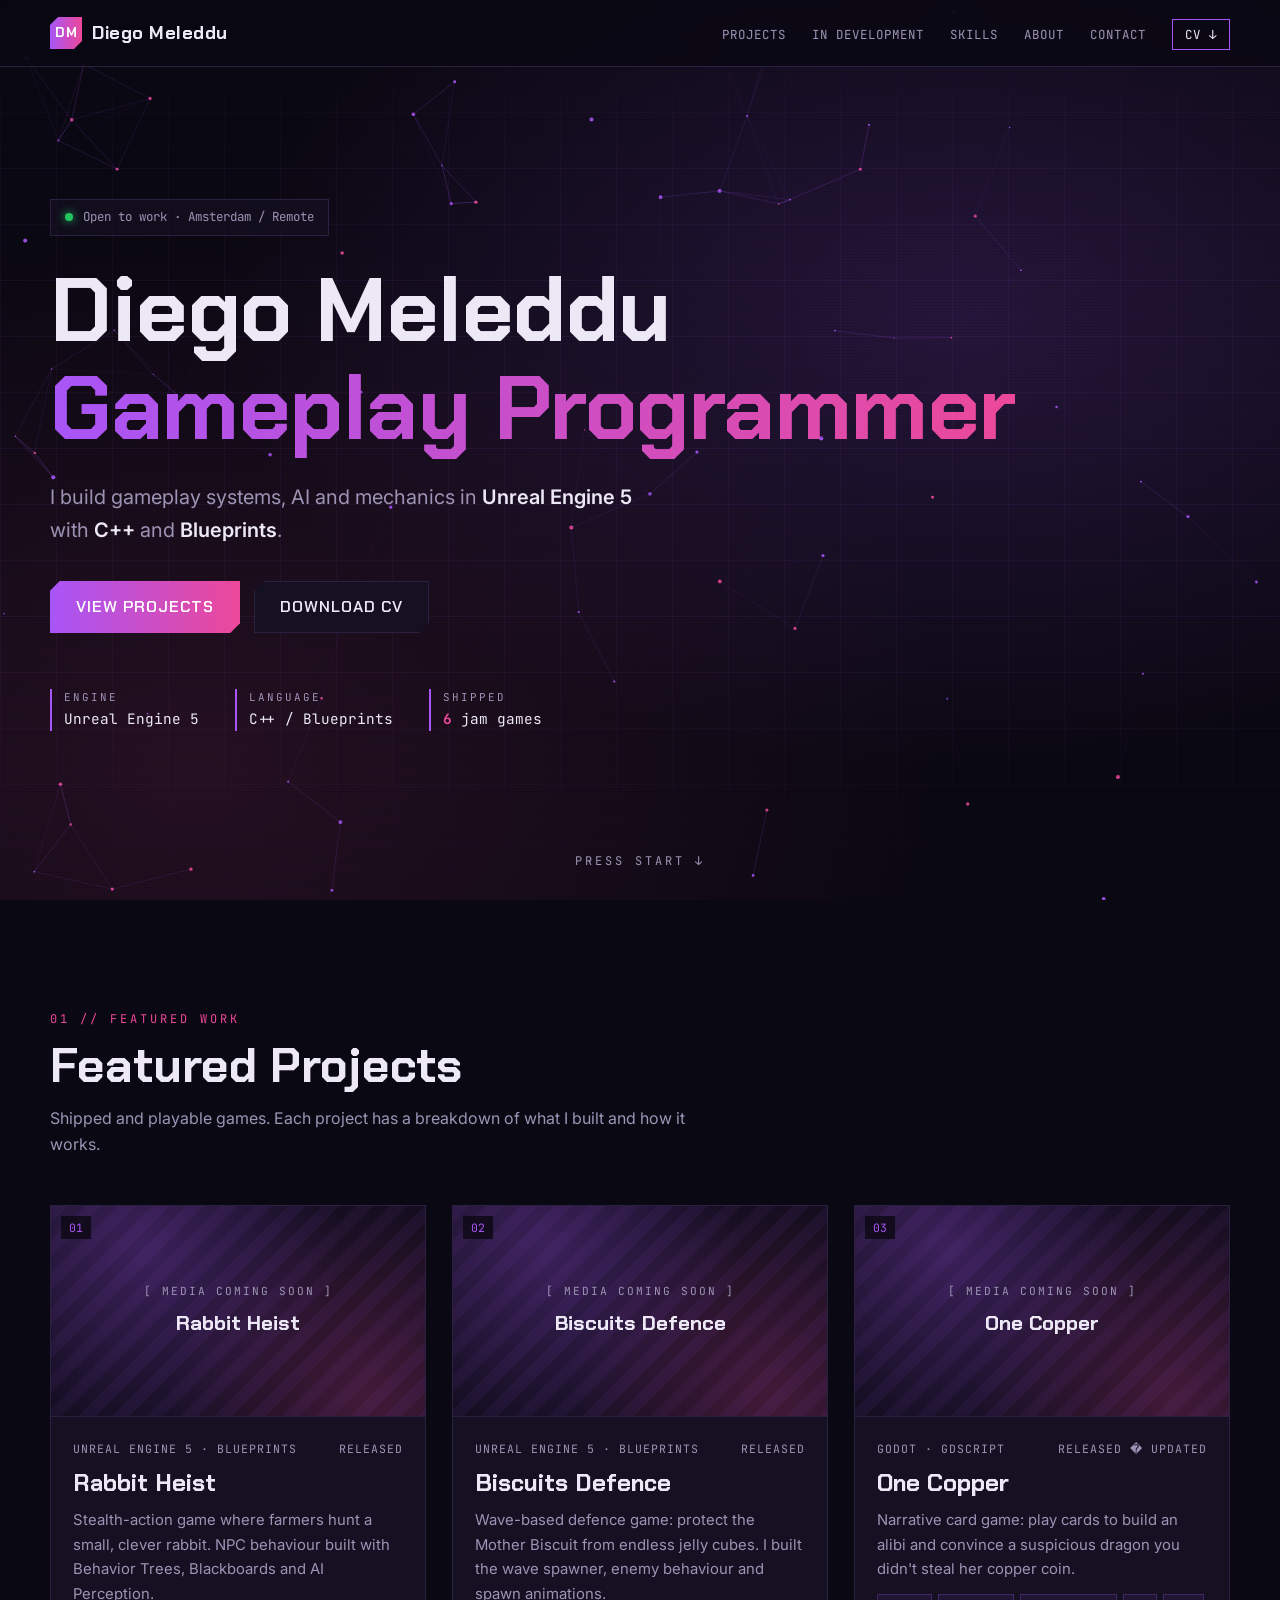
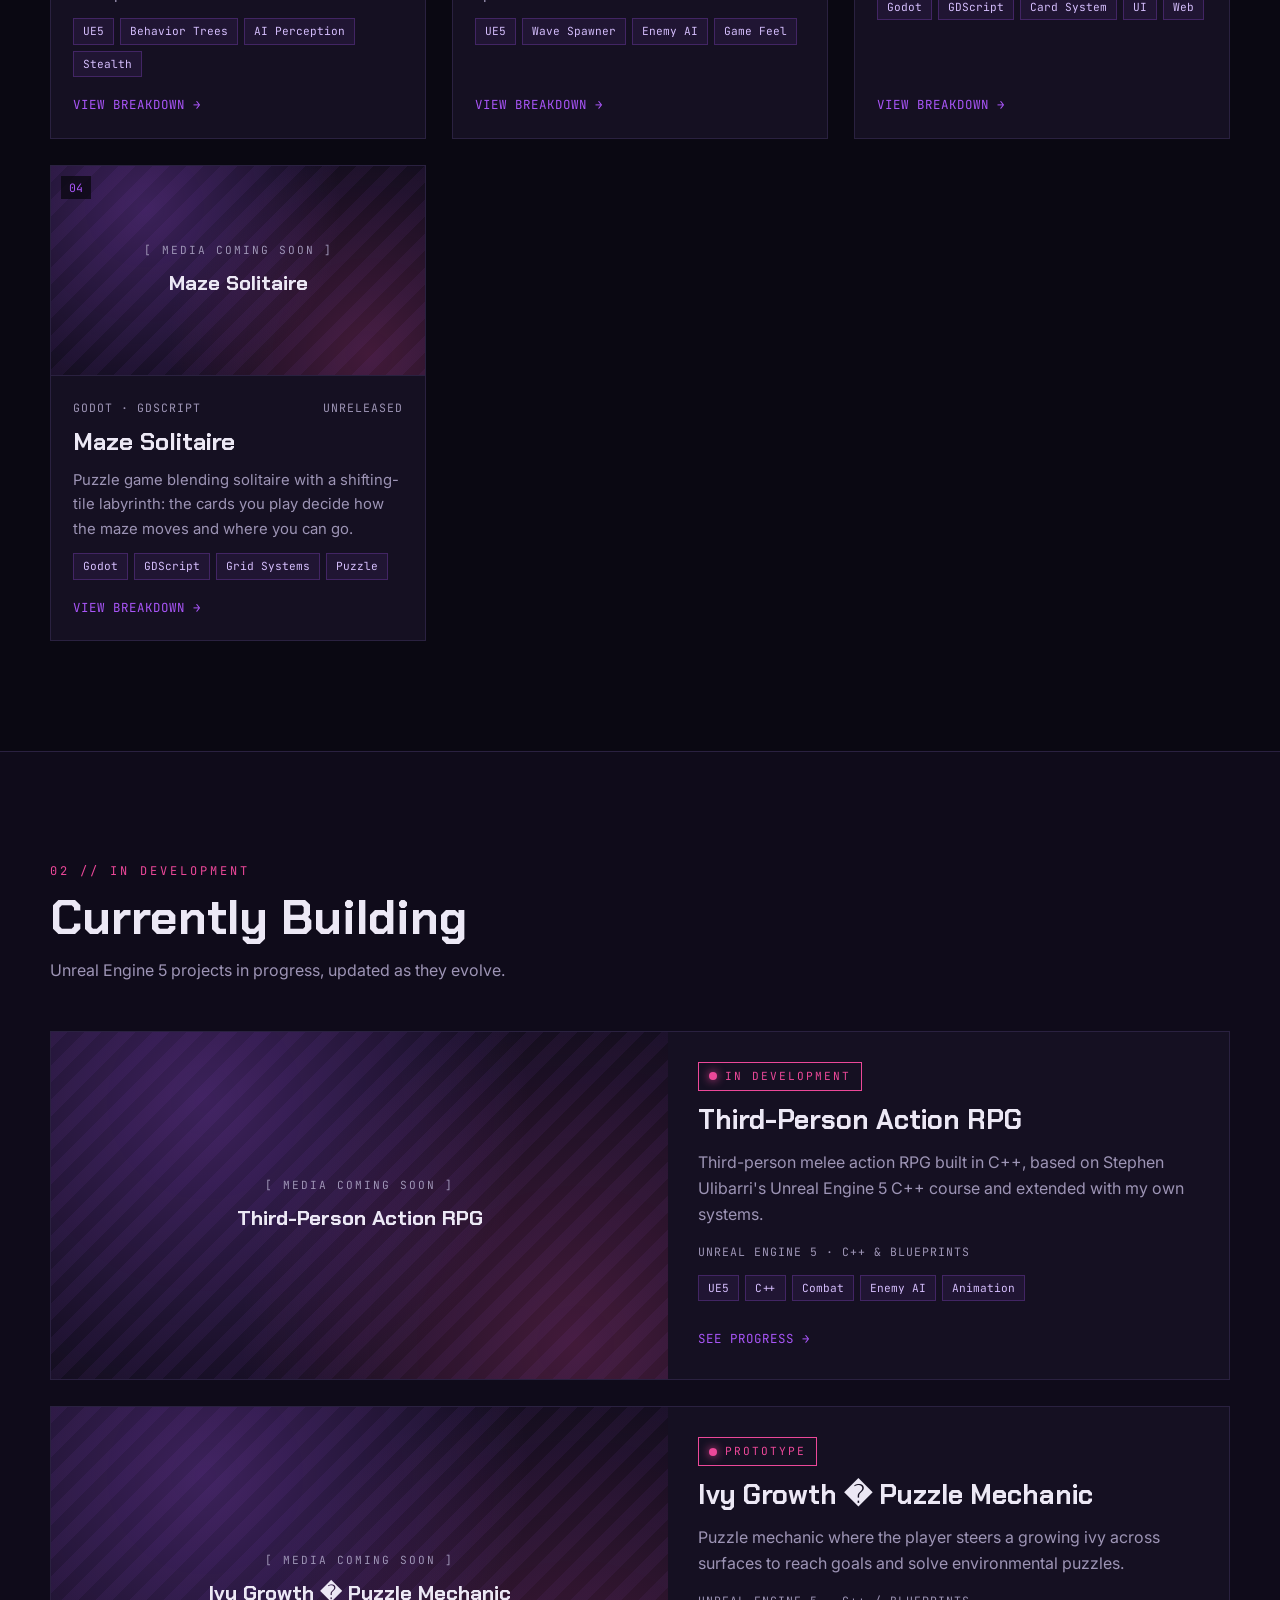
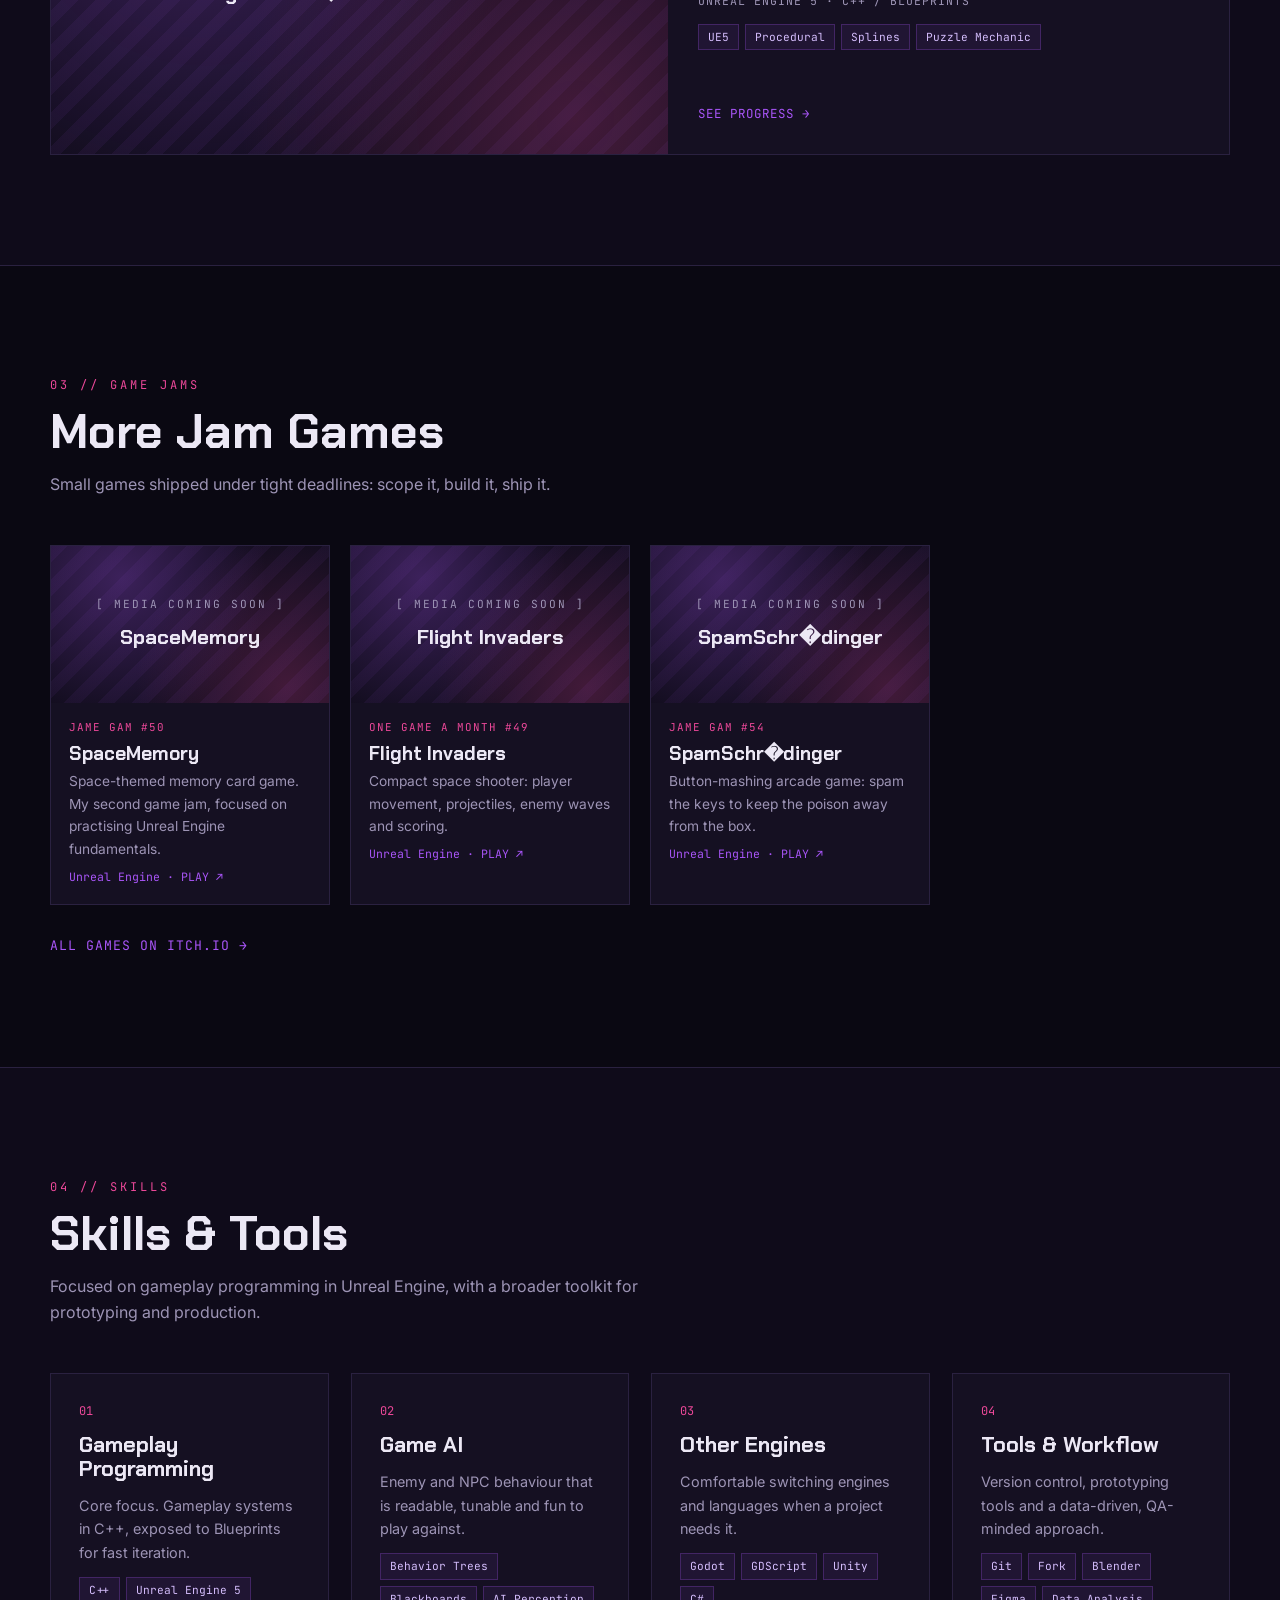
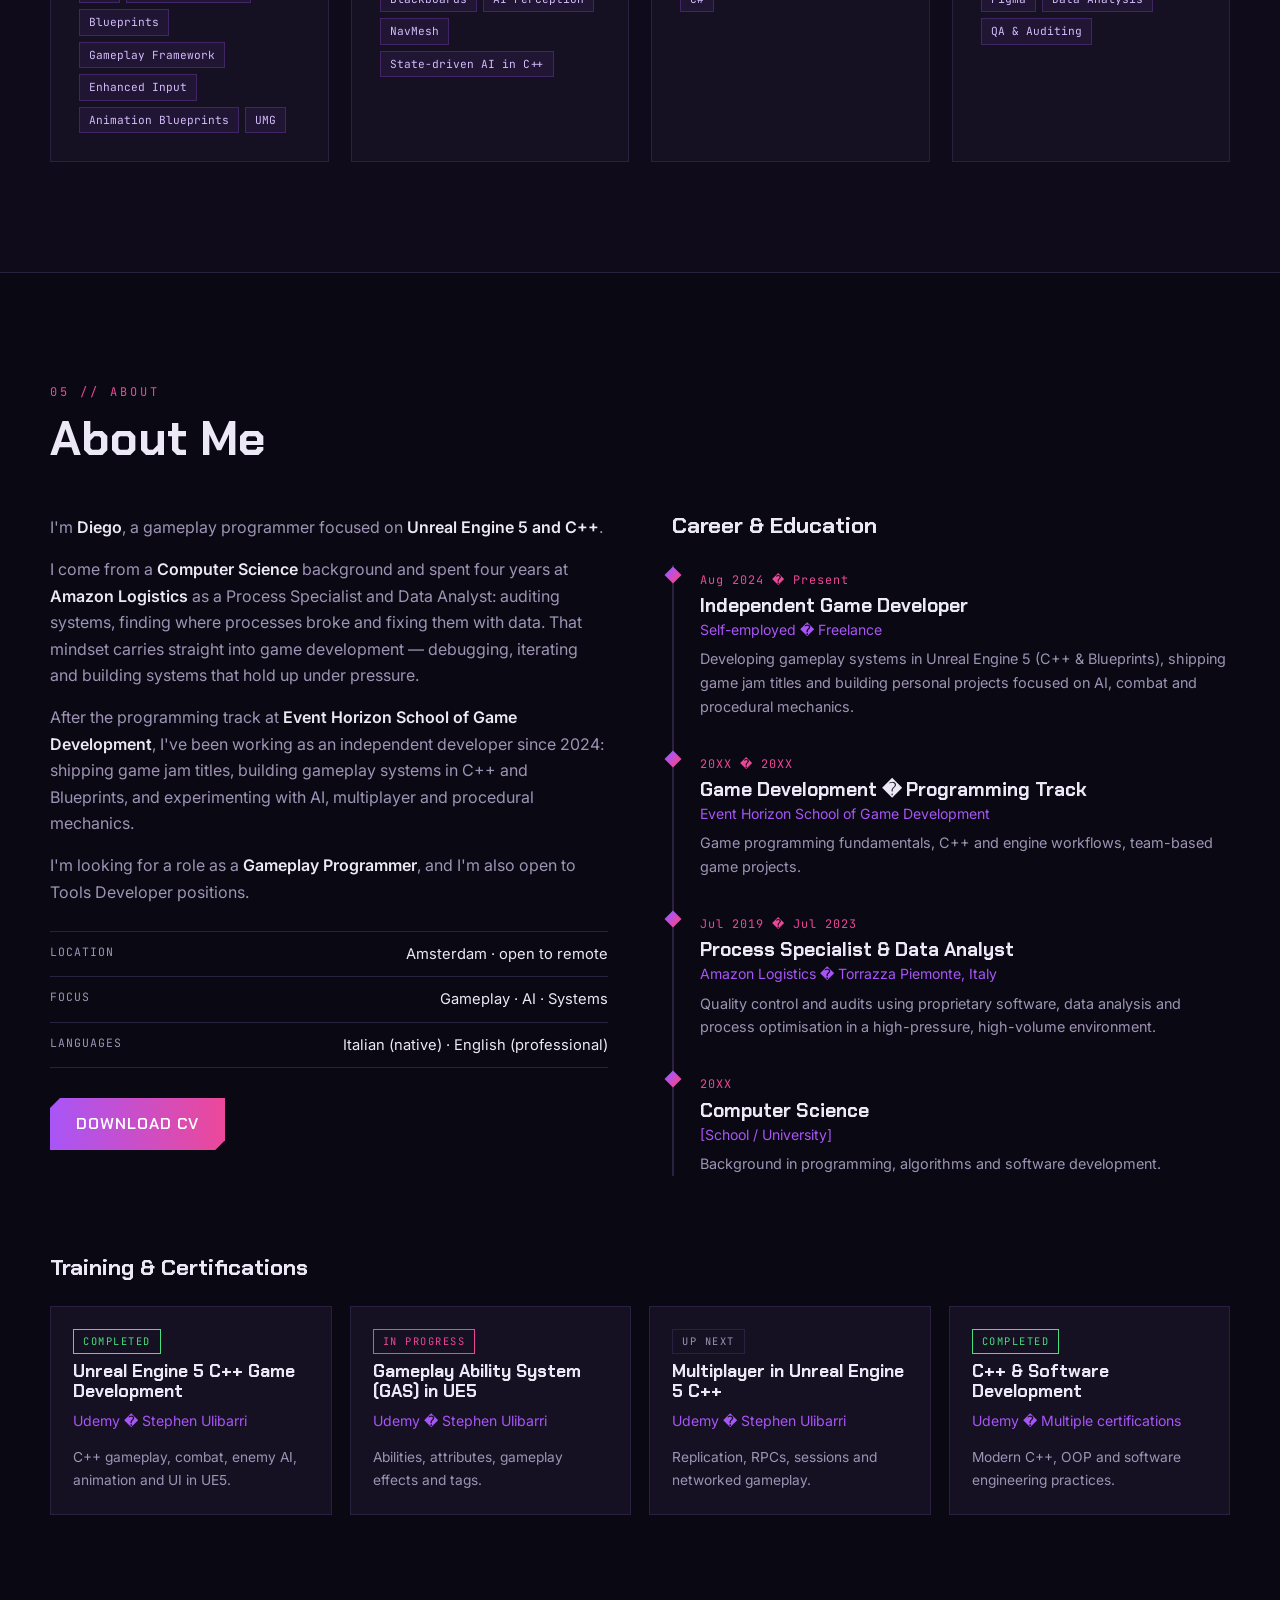
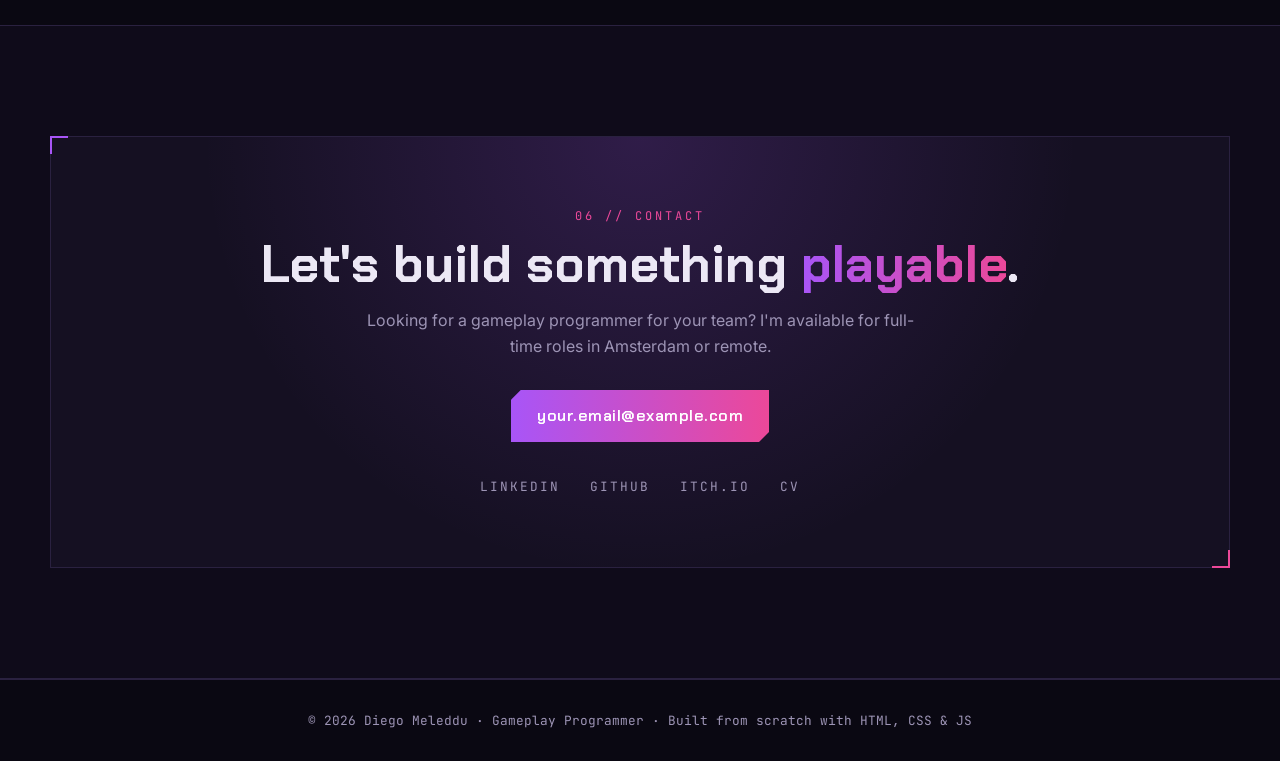
==== index.html @ 89362f5d "First version of portfolio" ====
﻿<!DOCTYPE html>
<html lang="en">
<head>
<meta charset="UTF-8">
<meta name="viewport" content="width=device-width, initial-scale=1.0">
<title>Diego Meleddu — Gameplay Programmer | Unreal Engine 5 & C++</title>
<meta name="description" content="Portfolio of Diego Meleddu, gameplay programmer specialising in Unreal Engine 5, C++ and Blueprints. Open to work in Amsterdam and remote.">
<meta property="og:title" content="Diego Meleddu — Gameplay Programmer">
<meta property="og:description" content="Unreal Engine 5 · C++ · Blueprints — gameplay systems, AI and mechanics.">
<meta property="og:image" content="assets/og-preview.png">
<link rel="preconnect" href="https://fonts.googleapis.com">
<link href="https://fonts.googleapis.com/css2?family=Chakra+Petch:wght@500;600;700&family=Inter:wght@400;500;600&family=JetBrains+Mono:wght@400;500&display=swap" rel="stylesheet">
<link rel="stylesheet" href="style.css">
</head>
<body>

<nav class="nav">
  <div class="container">
    <a href="index.html" class="logo"><span class="logo-mark">DM</span>Diego Meleddu</a>
    <button class="menu-btn" aria-label="Open menu">☰</button>
    <ul class="nav-links">
      <li><a href="#projects">Projects</a></li>
      <li><a href="#wip">In Development</a></li>
      <li><a href="#skills">Skills</a></li>
      <li><a href="#about">About</a></li>
      <li><a href="#contact">Contact</a></li>
      <li><a data-cv class="nav-cv">CV ↓</a></li>
    </ul>
  </div>
</nav>

<header class="hero" id="top">
  <canvas id="heroCanvas"></canvas>
  <div class="hero-grid"></div>
  <div class="container hero-content">
    <div class="status-chip mono"><span class="dot"></span>Open to work · Amsterdam / Remote</div>
    <h1>Diego Meleddu<br><span class="grad-text">Gameplay Programmer</span></h1>
    <p class="hero-lead">I build gameplay systems, AI and mechanics in <strong>Unreal Engine 5</strong> with <strong>C++</strong> and <strong>Blueprints</strong>.</p>
    <div class="btn-row">
      <a href="#projects" class="btn btn-primary">View projects</a>
      <a data-cv class="btn btn-ghost">Download CV</a>
    </div>
    <div class="hud-stats mono">
      <div><span>ENGINE</span>Unreal Engine 5</div>
      <div><span>LANGUAGE</span>C++ / Blueprints</div>
      <div><span>SHIPPED</span><b id="statShipped">0</b> jam games</div>
    </div>
  </div>
  <a href="#projects" class="press-start mono">PRESS START ↓</a>
</header>

<section id="projects">
  <div class="container">
    <div class="section-head reveal">
      <span class="section-index mono">01 // FEATURED WORK</span>
      <h2>Featured Projects</h2>
      <p>Shipped and playable games. Each project has a breakdown of what I built and how it works.</p>
    </div>
    <div class="cards-grid" id="featuredGrid"></div>
  </div>
</section>

<section id="wip" class="alt">
  <div class="container">
    <div class="section-head reveal">
      <span class="section-index mono">02 // IN DEVELOPMENT</span>
      <h2>Currently Building</h2>
      <p>Unreal Engine 5 projects in progress, updated as they evolve.</p>
    </div>
    <div class="wip-list" id="wipList"></div>
  </div>
</section>

<section id="jams">
  <div class="container">
    <div class="section-head reveal">
      <span class="section-index mono">03 // GAME JAMS</span>
      <h2>More Jam Games</h2>
      <p>Small games shipped under tight deadlines: scope it, build it, ship it.</p>
    </div>
    <div class="jams-grid" id="jamsGrid"></div>
    <a class="link-more mono" data-link="itch">ALL GAMES ON ITCH.IO →</a>
  </div>
</section>

<section id="skills" class="alt">
  <div class="container">
    <div class="section-head reveal">
      <span class="section-index mono">04 // SKILLS</span>
      <h2>Skills & Tools</h2>
      <p>Focused on gameplay programming in Unreal Engine, with a broader toolkit for prototyping and production.</p>
    </div>
    <div class="skills-grid" id="skillsGrid"></div>
  </div>
</section>

<section id="about">
  <div class="container">
    <div class="section-head reveal">
      <span class="section-index mono">05 // ABOUT</span>
      <h2>About Me</h2>
    </div>
    <div class="about-grid">
      <div class="about-text reveal">
        <p>I'm <strong>Diego</strong>, a gameplay programmer focused on <strong>Unreal Engine 5 and C++</strong>.</p>
        <p>I come from a <strong>Computer Science</strong> background and spent four years at <strong>Amazon Logistics</strong> as a Process Specialist and Data Analyst: auditing systems, finding where processes broke and fixing them with data. That mindset carries straight into game development — debugging, iterating and building systems that hold up under pressure.</p>
        <p>After the programming track at <strong>Event Horizon School of Game Development</strong>, I've been working as an independent developer since 2024: shipping game jam titles, building gameplay systems in C++ and Blueprints, and experimenting with AI, multiplayer and procedural mechanics.</p>
        <p>I'm looking for a role as a <strong>Gameplay Programmer</strong>, and I'm also open to Tools Developer positions.</p>
        <ul class="facts">
          <li><span>Location</span><span>Amsterdam · open to remote</span></li>
          <li><span>Focus</span><span>Gameplay · AI · Systems</span></li>
          <li><span>Languages</span><span>Italian (native) · English (professional)</span></li>
        </ul>
        <a data-cv class="btn btn-primary">Download CV</a>
      </div>
      <div class="reveal">
        <h3 class="sub-title">Career & Education</h3>
        <div class="timeline" id="timeline"></div>
      </div>
    </div>
    <div class="courses">
      <h3 class="sub-title reveal">Training & Certifications</h3>
      <div class="courses-grid" id="coursesGrid"></div>
    </div>
  </div>
</section>

<section id="contact" class="alt">
  <div class="container">
    <div class="contact-box hud always reveal">
      <span class="section-index mono">06 // CONTACT</span>
      <h2>Let's build something <span class="grad-text">playable</span>.</h2>
      <p>Looking for a gameplay programmer for your team? I'm available for full-time roles in Amsterdam or remote.</p>
      <a data-email class="btn btn-primary"></a>
      <div class="social-row mono">
        <a data-link="linkedin">LinkedIn</a>
        <a data-link="github">GitHub</a>
        <a data-link="itch">itch.io</a>
        <a data-cv>CV</a>
      </div>
    </div>
  </div>
</section>

<footer>
  <div class="container mono">© <span data-year></span> Diego Meleddu · Gameplay Programmer · Built from scratch with HTML, CSS & JS</div>
</footer>

<script src="data.js"></script>
<script src="app.js"></script>
<script>
  const STATUS_LABEL = { completed: "Completed", progress: "In progress", planned: "Up next" };

  const cardHTML = (p, i) => `
    <a class="card hud reveal" href="project.html?id=${p.id}">
      <div class="card-media">${mediaHTML(p)}<span class="card-index mono">${String(i + 1).padStart(2, "0")}</span></div>
      <div class="card-body">
        <div class="card-meta mono"><span>${p.engine} · ${p.language}</span><span>${p.status}</span></div>
        <h3>${p.title}</h3>
        <p>${p.summary}</p>
        ${tagsHTML(p.tags)}
        <span class="card-cta mono">VIEW BREAKDOWN →</span>
      </div>
    </a>`;

  const wipHTML = p => `
    <a class="wip-item hud reveal" href="project.html?id=${p.id}">
      <div class="wip-media">${mediaHTML(p)}</div>
      <div class="wip-body">
        <span class="wip-badge mono"><span class="dot"></span>${p.status}</span>
        <h3>${p.title}</h3>
        <p>${p.summary}</p>
        <div class="card-meta mono"><span>${p.engine} · ${p.language}</span></div>
        ${tagsHTML(p.tags)}
        <span class="card-cta mono">SEE PROGRESS →</span>
      </div>
    </a>`;

  const jamHTML = j => `
    <a class="jam hud reveal" href="${j.link}" target="_blank" rel="noopener">
      <div class="jam-media">${mediaHTML(j)}</div>
      <div class="jam-body">
        <span class="mono">${j.event}</span>
        <h4>${j.title}</h4>
        <p>${j.summary}</p>
        <span class="jam-engine mono">${j.engine} · PLAY ↗</span>
      </div>
    </a>`;

  document.getElementById("featuredGrid").innerHTML = PROJECTS.filter(p => p.type === "featured").map(cardHTML).join("");
  document.getElementById("wipList").innerHTML = PROJECTS.filter(p => p.type === "wip").map(wipHTML).join("");
  document.getElementById("jamsGrid").innerHTML = JAMS.map(jamHTML).join("");

  document.getElementById("skillsGrid").innerHTML = SKILLS.map((s, i) => `
    <div class="skill-group hud reveal">
      <span class="skill-idx mono">0${i + 1}</span>
      <h3>${s.group}</h3>
      <p>${s.text}</p>
      ${tagsHTML(s.items)}
    </div>`).join("");

  document.getElementById("timeline").innerHTML = EXPERIENCE.map(e => `
    <div class="tl-item">
      <span class="tl-when mono">${e.when}</span>
      <h4>${e.title}</h4>
      <span class="tl-org">${e.org}</span>
      <p>${e.text}</p>
    </div>`).join("");

  document.getElementById("coursesGrid").innerHTML = COURSES.map(c => `
    <div class="course hud reveal">
      <span class="pill pill-${c.status} mono">${STATUS_LABEL[c.status]}</span>
      <h4>${c.title}</h4>
      <span class="tl-org">${c.provider}</span>
      <p>${c.focus}</p>
    </div>`).join("");

  const shipped = PROJECTS.filter(p => p.type === "featured" && p.status.startsWith("Released")).length + JAMS.length;
  document.getElementById("statShipped").textContent = shipped;

  applySiteLinks();
  initNav();
  initReveal();
  initHoverVideos();
  initHeroCanvas(document.getElementById("heroCanvas"));
</script>
</body>
</html>
---- style.css ----
﻿:root {
  --bg: #0a0812;
  --bg-alt: #0f0b1a;
  --card: #151022;
  --border: #2a2140;
  --text: #ece8f5;
  --muted: #9d94b5;
  --violet: #a855f7;
  --magenta: #ec4899;
  --grad: linear-gradient(90deg, var(--violet), var(--magenta));
  --font-head: 'Chakra Petch', sans-serif;
  --font-body: 'Inter', sans-serif;
  --font-mono: 'JetBrains Mono', monospace;
}

* { margin: 0; padding: 0; box-sizing: border-box; }
html { scroll-behavior: smooth; }
body {
  background: var(--bg);
  color: var(--text);
  font-family: var(--font-body);
  line-height: 1.65;
  overflow-x: hidden;
}
::selection { background: var(--magenta); color: #fff; }
a { color: inherit; text-decoration: none; }
img, video { display: block; max-width: 100%; }
.container { width: min(1180px, 100% - 32px); margin-inline: auto; }
h1, h2, h3, h4 { font-family: var(--font-head); line-height: 1.1; font-weight: 700; }
.mono { font-family: var(--font-mono); }
.grad-text { background: var(--grad); -webkit-background-clip: text; background-clip: text; color: transparent; }

/* ---------- NAV ---------- */
.nav {
  position: fixed; inset: 0 0 auto; z-index: 100;
  background: rgba(10, 8, 18, .78); backdrop-filter: blur(14px);
  border-bottom: 1px solid var(--border);
}
.nav .container { display: flex; align-items: center; justify-content: space-between; height: 66px; }
.logo { display: flex; align-items: center; gap: 10px; font-family: var(--font-head); font-weight: 700; font-size: 1.15rem; letter-spacing: .5px; }
.logo-mark {
  width: 32px; height: 32px; display: grid; place-items: center;
  background: var(--grad); color: #fff; font-size: .85rem;
  clip-path: polygon(8px 0, 100% 0, 100% calc(100% - 8px), calc(100% - 8px) 100%, 0 100%, 0 8px);
}
.nav-links { display: flex; align-items: center; gap: 26px; list-style: none; }
.nav-links a {
  font-family: var(--font-mono); font-size: .78rem; text-transform: uppercase; letter-spacing: 1px;
  color: var(--muted); transition: color .2s;
}
.nav-links a:hover { color: var(--violet); }
.nav-links .nav-cv { color: var(--text); border: 1px solid var(--violet); padding: 6px 12px; }
.menu-btn { display: none; background: none; border: 0; color: var(--text); font-size: 1.6rem; cursor: pointer; }

/* ---------- BUTTONS ---------- */
.btn-row { display: flex; flex-wrap: wrap; gap: 14px; }
.btn {
  display: inline-flex; align-items: center; gap: 8px; padding: 13px 26px; border: 0; cursor: pointer;
  font-family: var(--font-head); font-weight: 600; font-size: 1rem; letter-spacing: 1px; text-transform: uppercase;
  clip-path: polygon(10px 0, 100% 0, 100% calc(100% - 10px), calc(100% - 10px) 100%, 0 100%, 0 10px);
  transition: transform .2s, filter .2s, color .2s;
}
.btn-primary { background: var(--grad); color: #fff; }
.btn-primary:hover { transform: translateY(-2px); filter: brightness(1.15); }
.btn-ghost { background: var(--card); color: var(--text); box-shadow: inset 0 0 0 1px var(--border); }
.btn-ghost:hover { color: var(--violet); box-shadow: inset 0 0 0 1px var(--violet); }

/* ---------- HUD CORNERS ---------- */
.hud { position: relative; }
.hud::before, .hud::after {
  content: ""; position: absolute; width: 16px; height: 16px; z-index: 3; pointer-events: none;
  border: solid var(--violet); opacity: 0; transition: opacity .25s;
}
.hud::before { top: -1px; left: -1px; border-width: 2px 0 0 2px; }
.hud::after { bottom: -1px; right: -1px; border-width: 0 2px 2px 0; border-color: var(--magenta); }
.hud:hover::before, .hud:hover::after, .hud.always::before, .hud.always::after { opacity: 1; }

/* ---------- HERO ---------- */
.hero {
  position: relative; min-height: 100vh; display: flex; align-items: center; overflow: hidden;
  background:
    radial-gradient(ellipse at 75% 35%, rgba(168, 85, 247, .18), transparent 55%),
    radial-gradient(ellipse at 15% 85%, rgba(236, 72, 153, .12), transparent 50%);
}
#heroCanvas { position: absolute; inset: 0; width: 100%; height: 100%; }
.hero-grid {
  position: absolute; inset: 0; pointer-events: none;
  background-image:
    linear-gradient(rgba(168, 85, 247, .07) 1px, transparent 1px),
    linear-gradient(90deg, rgba(168, 85, 247, .07) 1px, transparent 1px);
  background-size: 56px 56px;
  mask-image: linear-gradient(to bottom, transparent, #000 25%, #000 70%, transparent);
}
.hero::after {
  content: ""; position: absolute; inset: 0; pointer-events: none; opacity: .25;
  background: repeating-linear-gradient(0deg, rgba(0, 0, 0, .35) 0 1px, transparent 1px 3px);
}
.hero-content { position: relative; z-index: 2; padding: 120px 0 90px; }
.status-chip {
  display: inline-flex; align-items: center; gap: 10px; padding: 7px 14px; margin-bottom: 26px;
  font-size: .78rem; color: var(--muted); border: 1px solid var(--border); background: rgba(21, 16, 34, .7);
}
.dot { width: 8px; height: 8px; border-radius: 50%; background: #22c55e; box-shadow: 0 0 10px #22c55e; animation: pulse 1.8s infinite; }
@keyframes pulse { 50% { opacity: .35; } }
.hero h1 { font-size: clamp(2.8rem, 8vw, 5.6rem); margin-bottom: 22px; letter-spacing: -.5px; }
.hero-lead { font-size: clamp(1.05rem, 2vw, 1.25rem); color: var(--muted); max-width: 620px; margin-bottom: 34px; }
.hero-lead strong { color: var(--text); font-weight: 600; }
.hud-stats { display: flex; flex-wrap: wrap; gap: 14px 36px; margin-top: 56px; font-size: .9rem; }
.hud-stats div { border-left: 2px solid var(--violet); padding-left: 12px; }
.hud-stats span { display: block; font-size: .68rem; color: var(--muted); letter-spacing: 2px; }
.hud-stats b { color: var(--magenta); }
.press-start {
  position: absolute; bottom: 28px; left: 50%; transform: translateX(-50%); z-index: 2;
  font-size: .75rem; letter-spacing: 3px; color: var(--muted); animation: blink 1.4s steps(2) infinite;
}
@keyframes blink { 50% { opacity: 0; } }

/* ---------- SECTIONS ---------- */
section { padding: 110px 0; }
section.alt { background: var(--bg-alt); border-block: 1px solid var(--border); }
.section-head { margin-bottom: 48px; }
.section-index { display: block; font-size: .75rem; letter-spacing: 3px; color: var(--magenta); margin-bottom: 10px; }
.section-head h2 { font-size: clamp(2rem, 4.5vw, 3rem); margin-bottom: 12px; }
.section-head p { color: var(--muted); max-width: 640px; }

/* ---------- MEDIA / PLACEHOLDER ---------- */
.card-media, .wip-media, .jam-media, .project-media { position: relative; aspect-ratio: 16 / 9; overflow: hidden; background: #120d1e; }
.card-media img, .card-media video, .wip-media img, .wip-media video,
.jam-media img, .jam-media video, .project-media img, .project-media video {
  width: 100%; height: 100%; object-fit: cover; transition: transform .5s;
}
.ph {
  width: 100%; height: 100%; display: flex; flex-direction: column; align-items: center; justify-content: center;
  gap: 6px; padding: 16px; text-align: center;
  background:
    repeating-linear-gradient(135deg, rgba(168, 85, 247, .06) 0 12px, transparent 12px 24px),
    radial-gradient(circle at 25% 20%, rgba(168, 85, 247, .28), transparent 60%),
    radial-gradient(circle at 85% 90%, rgba(236, 72, 153, .22), transparent 55%),
    #120d1e;
}
.ph span { font-size: .7rem; letter-spacing: 2px; color: var(--muted); }
.ph strong { font-family: var(--font-head); font-size: 1.3rem; }

/* ---------- TAGS ---------- */
.tags { display: flex; flex-wrap: wrap; gap: 6px; }
.tags span {
  font-family: var(--font-mono); font-size: .7rem; padding: 3px 9px;
  color: #d4bdfc; background: rgba(168, 85, 247, .08); border: 1px solid rgba(168, 85, 247, .25);
}

/* ---------- PROJECT CARDS ---------- */
.cards-grid { display: grid; grid-template-columns: repeat(auto-fill, minmax(min(330px, 100%), 1fr)); gap: 26px; }
.card {
  display: flex; flex-direction: column; background: var(--card); border: 1px solid var(--border);
  transition: transform .25s, border-color .25s;
}
.card:hover { transform: translateY(-5px); border-color: rgba(168, 85, 247, .6); }
.card:hover .card-media img, .card:hover .card-media video { transform: scale(1.05); }
.card-media { border-bottom: 1px solid var(--border); }
.card-index {
  position: absolute; top: 10px; left: 10px; z-index: 2; padding: 2px 8px;
  font-size: .72rem; background: rgba(10, 8, 18, .8); color: var(--violet);
}
.card-body { display: flex; flex-direction: column; gap: 12px; padding: 22px; flex: 1; }
.card-meta { display: flex; justify-content: space-between; gap: 10px; font-size: .72rem; color: var(--muted); text-transform: uppercase; letter-spacing: 1px; }
.card h3 { font-size: 1.5rem; }
.card p { color: var(--muted); font-size: .93rem; }
.card-cta { margin-top: auto; padding-top: 6px; font-size: .78rem; color: var(--violet); letter-spacing: 1px; }

/* ---------- WIP ---------- */
.wip-list { display: grid; gap: 26px; }
.wip-item {
  display: grid; grid-template-columns: 1.1fr 1fr; background: var(--card); border: 1px solid var(--border);
  transition: border-color .25s;
}
.wip-item:hover { border-color: rgba(236, 72, 153, .6); }
.wip-body { display: flex; flex-direction: column; gap: 14px; padding: 30px; }
.wip-badge {
  display: inline-flex; align-items: center; gap: 8px; align-self: flex-start; padding: 4px 10px;
  font-size: .7rem; letter-spacing: 2px; text-transform: uppercase; color: var(--magenta); border: 1px solid var(--magenta);
}
.wip-badge .dot { background: var(--magenta); box-shadow: 0 0 10px var(--magenta); }
.wip-body h3 { font-size: 1.7rem; }
.wip-body p { color: var(--muted); }

/* ---------- JAMS ---------- */
.jams-grid { display: grid; grid-template-columns: repeat(auto-fill, minmax(min(260px, 100%), 1fr)); gap: 20px; }
.jam { background: var(--card); border: 1px solid var(--border); transition: transform .25s, border-color .25s; }
.jam:hover { transform: translateY(-4px); border-color: rgba(168, 85, 247, .6); }
.jam-body { padding: 16px 18px 18px; display: flex; flex-direction: column; gap: 6px; }
.jam-body > span:first-child { font-size: .68rem; color: var(--magenta); letter-spacing: 1px; text-transform: uppercase; }
.jam-body h4 { font-size: 1.2rem; }
.jam-body p { color: var(--muted); font-size: .86rem; }
.jam-engine { font-size: .72rem; color: var(--violet); }
.link-more { display: inline-block; margin-top: 30px; font-size: .82rem; color: var(--violet); letter-spacing: 1px; }
.link-more:hover { color: var(--magenta); }

/* ---------- SKILLS ---------- */
.skills-grid { display: grid; grid-template-columns: repeat(auto-fit, minmax(min(250px, 100%), 1fr)); gap: 22px; }
.skill-group { padding: 28px; background: var(--card); border: 1px solid var(--border); display: flex; flex-direction: column; gap: 12px; }
.skill-idx { font-size: .75rem; color: var(--magenta); }
.skill-group h3 { font-size: 1.35rem; }
.skill-group p { color: var(--muted); font-size: .9rem; }

/* ---------- ABOUT ---------- */
.about-grid { display: grid; grid-template-columns: 1fr 1fr; gap: 64px; }
.about-text p { color: var(--muted); margin-bottom: 16px; }
.about-text strong { color: var(--text); font-weight: 600; }
.facts { list-style: none; margin: 26px 0 30px; border-top: 1px solid var(--border); }
.facts li { display: flex; justify-content: space-between; gap: 16px; padding: 10px 0; border-bottom: 1px solid var(--border); font-size: .92rem; }
.facts li span:first-child { font-family: var(--font-mono); font-size: .72rem; letter-spacing: 1px; color: var(--muted); text-transform: uppercase; }
.sub-title { font-size: 1.4rem; margin-bottom: 26px; }
.timeline { border-left: 2px solid var(--border); padding-left: 26px; display: grid; gap: 30px; }
.tl-item { position: relative; }
.tl-item::before {
  content: ""; position: absolute; left: -33px; top: 4px; width: 12px; height: 12px;
  background: var(--grad); transform: rotate(45deg);
}
.tl-when { font-size: .74rem; color: var(--magenta); letter-spacing: 1px; }
.tl-item h4 { font-size: 1.2rem; margin: 4px 0 2px; }
.tl-org { display: block; font-size: .88rem; color: var(--violet); margin-bottom: 6px; }
.tl-item p { color: var(--muted); font-size: .9rem; }
.courses { margin-top: 80px; }
.courses-grid { display: grid; grid-template-columns: repeat(auto-fit, minmax(min(240px, 100%), 1fr)); gap: 18px; }
.course { padding: 22px; background: var(--card); border: 1px solid var(--border); display: flex; flex-direction: column; gap: 8px; }
.course h4 { font-size: 1.1rem; }
.course p { color: var(--muted); font-size: .86rem; }
.pill { align-self: flex-start; font-size: .65rem; letter-spacing: 1.5px; text-transform: uppercase; padding: 3px 9px; border: 1px solid; }
.pill-completed { color: #4ade80; border-color: #4ade80; }
.pill-progress { color: var(--magenta); border-color: var(--magenta); }
.pill-planned { color: var(--muted); border-color: var(--border); }

/* ---------- CONTACT ---------- */
.contact-box {
  text-align: center; padding: 70px 32px; background: var(--card); border: 1px solid var(--border);
  background-image: radial-gradient(circle at 50% 0%, rgba(168, 85, 247, .18), transparent 60%);
}
.contact-box h2 { font-size: clamp(2rem, 5vw, 3.2rem); margin-bottom: 14px; }
.contact-box p { color: var(--muted); max-width: 560px; margin: 0 auto 30px; }
.contact-box .btn { text-transform: none; letter-spacing: .5px; }
.social-row { display: flex; flex-wrap: wrap; justify-content: center; gap: 12px 30px; margin-top: 34px; }
.social-row a { font-size: .8rem; letter-spacing: 2px; text-transform: uppercase; color: var(--muted); transition: color .2s; }
.social-row a:hover { color: var(--violet); }

footer { padding: 30px 0; border-top: 1px solid var(--border); text-align: center; font-size: .8rem; color: var(--muted); }

/* ---------- PROJECT PAGE ---------- */
.project-top { padding-top: 110px; }
.back-link { display: inline-block; font-size: .8rem; color: var(--muted); letter-spacing: 1px; margin-bottom: 30px; }
.back-link:hover { color: var(--violet); }
.project-header h1 { font-size: clamp(2.4rem, 6vw, 4.2rem); margin-bottom: 14px; }
.project-lead { font-size: 1.15rem; color: var(--muted); max-width: 760px; margin-bottom: 18px; }
.project-header .tags { margin-bottom: 26px; }
.project-media { margin: 40px 0 60px; border: 1px solid var(--border); }
.project-layout { display: grid; grid-template-columns: 1fr 320px; gap: 56px; align-items: start; }
.block { margin-bottom: 54px; }
.block-index { display: block; font-size: .72rem; letter-spacing: 3px; color: var(--magenta); margin-bottom: 8px; }
.block h2 { font-size: 1.8rem; margin-bottom: 18px; }
.block p { color: var(--muted); margin-bottom: 14px; }
.built-list { list-style: none; display: grid; gap: 12px; }
.built-list li { position: relative; padding-left: 26px; color: var(--muted); }
.built-list li::before { content: "▸"; position: absolute; left: 0; color: var(--violet); }
.breakdown { display: grid; gap: 16px; }
.breakdown-item { padding: 22px; background: var(--card); border: 1px solid var(--border); border-left: 3px solid var(--violet); }
.breakdown-item h3 { font-size: 1.15rem; margin-bottom: 8px; }
.breakdown-item p { margin: 0; font-size: .93rem; }
.gallery { display: grid; grid-template-columns: repeat(auto-fill, minmax(min(240px, 100%), 1fr)); gap: 14px; }
.gallery figure { border: 1px solid var(--border); }
.gallery figcaption { padding: 8px 12px; font-size: .8rem; color: var(--muted); }
.code-block { border: 1px solid var(--border); background: #0d0a16; }
.code-head { display: flex; align-items: center; gap: 8px; padding: 10px 14px; border-bottom: 1px solid var(--border); font-size: .75rem; color: var(--muted); }
.code-head i { width: 10px; height: 10px; border-radius: 50%; background: var(--border); }
.code-block pre { padding: 18px; overflow-x: auto; font-family: var(--font-mono); font-size: .84rem; line-height: 1.6; color: #e2d9f5; }
.note {
  margin-bottom: 40px; padding: 16px 20px; font-size: .92rem; color: var(--text);
  background: rgba(168, 85, 247, .08); border: 1px solid rgba(168, 85, 247, .35);
}
.meta-panel { position: sticky; top: 90px; padding: 24px; background: var(--card); border: 1px solid var(--border); }
.meta-panel h4 { font-size: .75rem; letter-spacing: 2px; color: var(--magenta); margin-bottom: 14px; }
.meta-panel dl { display: grid; }
.meta-panel dt { font-family: var(--font-mono); font-size: .68rem; letter-spacing: 1.5px; text-transform: uppercase; color: var(--muted); padding-top: 12px; }
.meta-panel dd { padding-bottom: 12px; border-bottom: 1px solid var(--border); font-size: .95rem; }
.meta-panel dd:last-child { border-bottom: 0; }
.project-nav { display: grid; grid-template-columns: 1fr 1fr; gap: 20px; margin-top: 40px; padding-bottom: 110px; }
.project-nav a { padding: 22px; background: var(--card); border: 1px solid var(--border); transition: border-color .25s; }
.project-nav a:hover { border-color: var(--violet); }
.project-nav span { display: block; font-family: var(--font-mono); font-size: .7rem; letter-spacing: 2px; color: var(--muted); margin-bottom: 6px; }
.project-nav strong { font-family: var(--font-head); font-size: 1.25rem; }
.project-nav a:last-child { text-align: right; }
.notfound { min-height: 80vh; display: flex; flex-direction: column; justify-content: center; align-items: flex-start; gap: 18px; padding-top: 110px; }
.notfound h1 { font-size: clamp(2.4rem, 6vw, 4rem); }
.notfound p { color: var(--muted); }

/* ---------- REVEAL ---------- */
.reveal { opacity: 0; transform: translateY(28px); transition: opacity .7s, transform .7s; }
.reveal.visible { opacity: 1; transform: none; }
@media (prefers-reduced-motion: reduce) {
  .reveal { opacity: 1; transform: none; transition: none; }
  html { scroll-behavior: auto; }
}

/* ---------- RESPONSIVE ---------- */
@media (max-width: 960px) {
  .project-layout, .about-grid { grid-template-columns: 1fr; }
  .meta-panel { position: static; }
  .wip-item { grid-template-columns: 1fr; }
}
@media (max-width: 820px) {
  .menu-btn { display: block; }
  .nav-links {
    position: absolute; top: 66px; left: 0; right: 0; flex-direction: column; align-items: stretch; gap: 0;
    background: var(--bg); border-bottom: 1px solid var(--border); display: none;
  }
  .nav-links.open { display: flex; }
  .nav-links a { display: block; padding: 16px; }
  .nav-links .nav-cv { border: 0; }
  section { padding: 80px 0; }
  .project-nav { grid-template-columns: 1fr; }
  .project-nav a:last-child { text-align: left; }
}
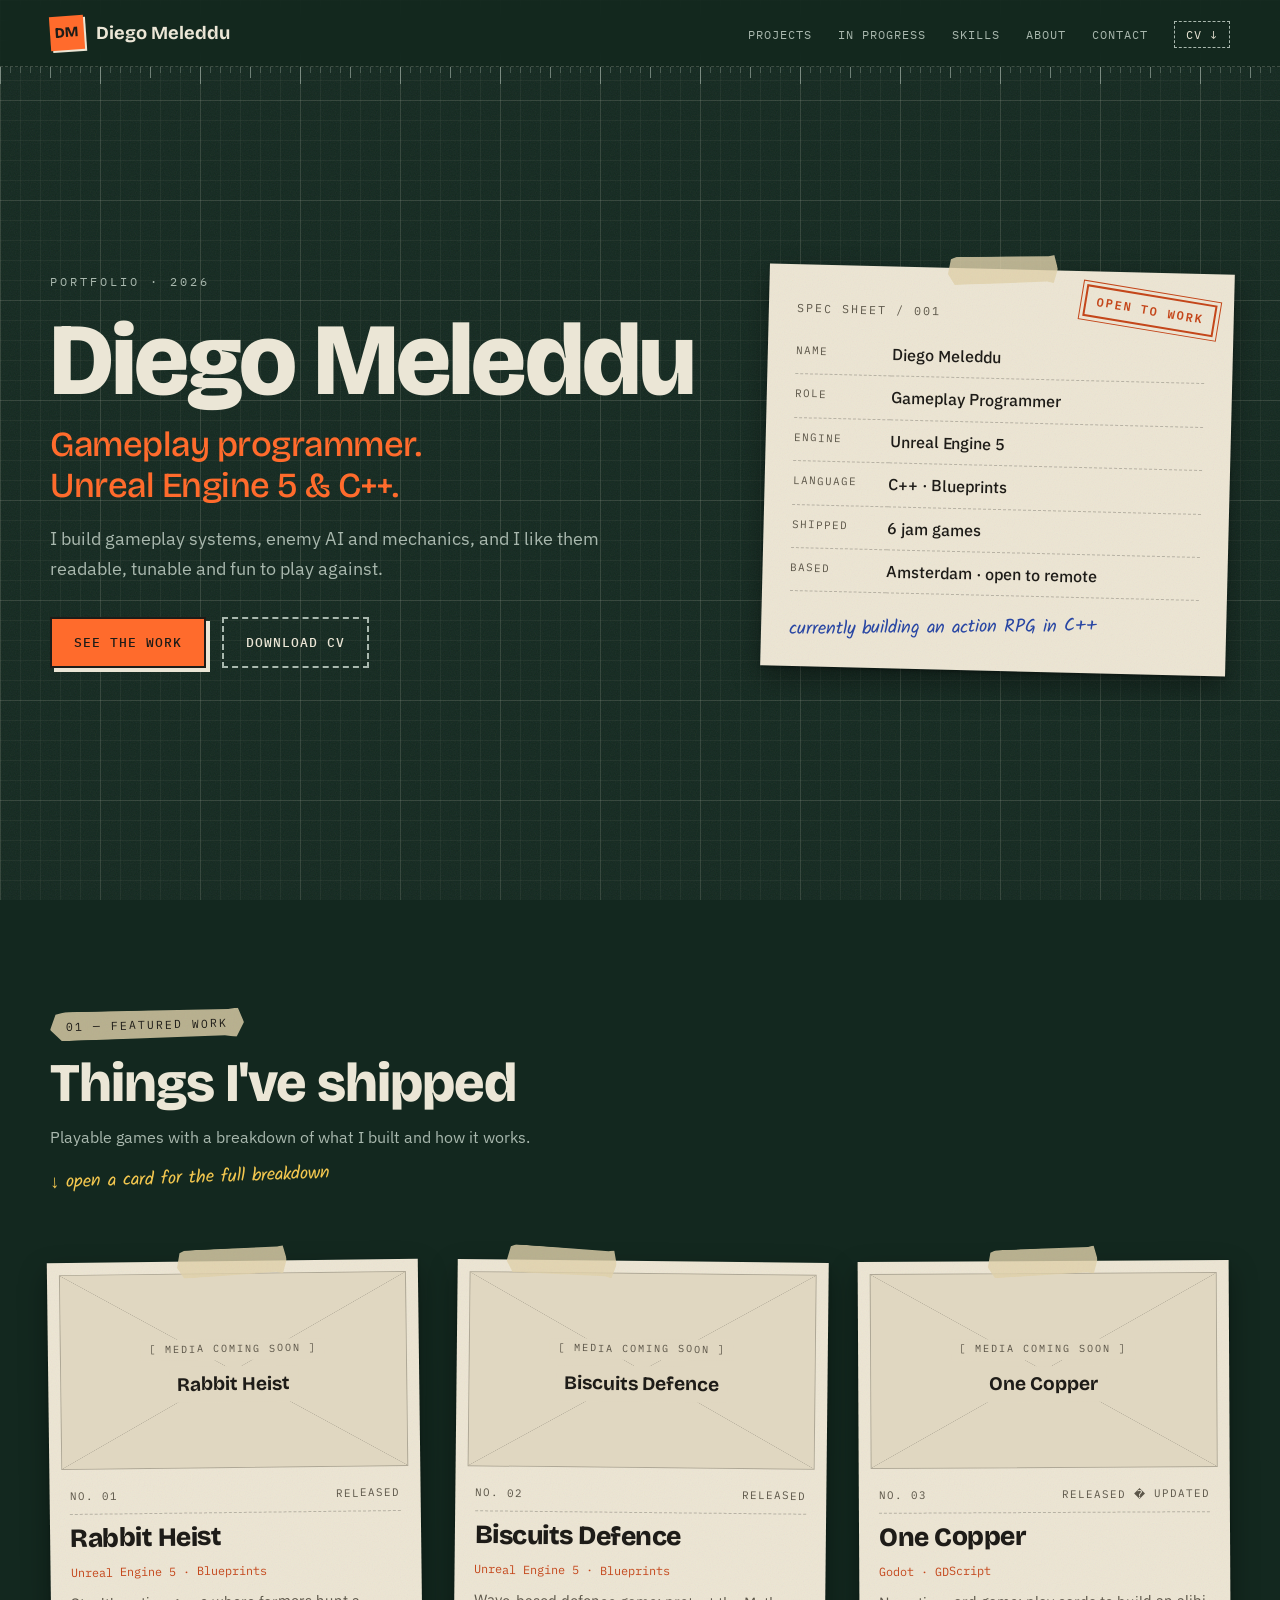
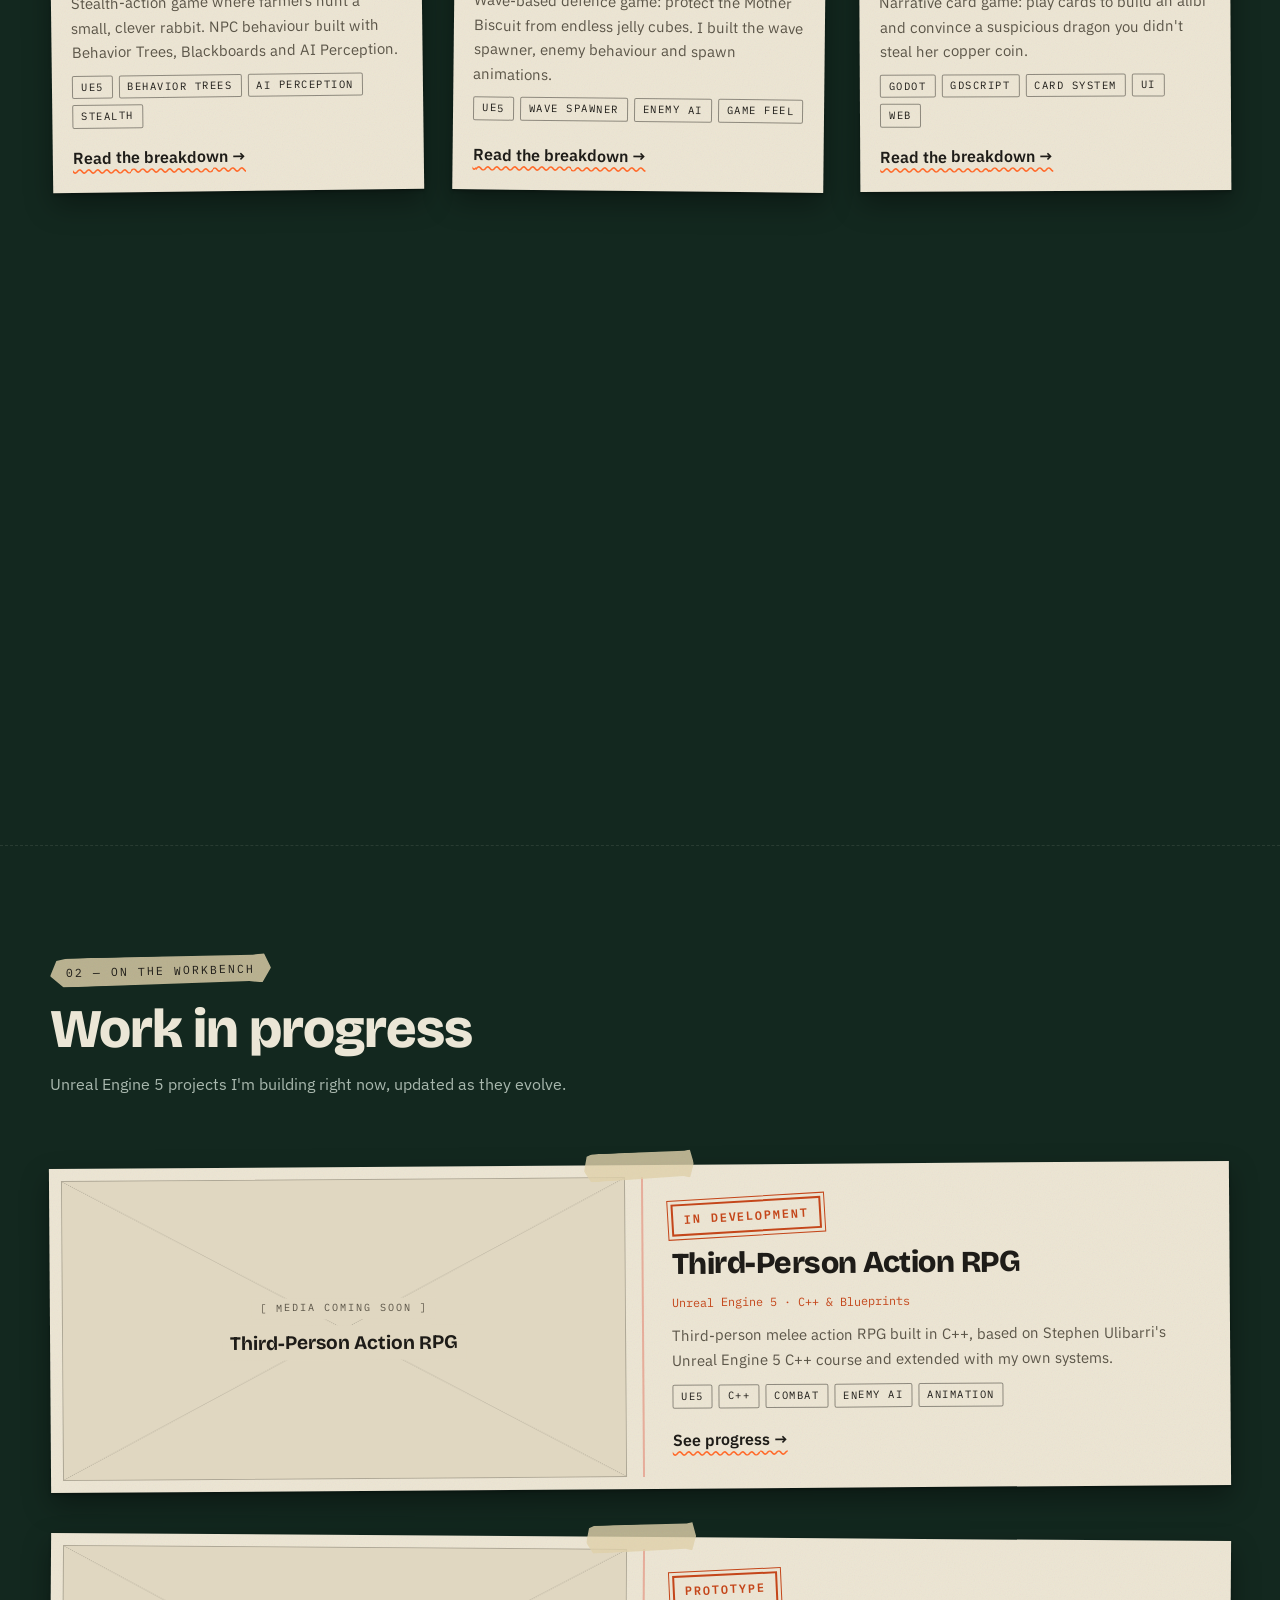
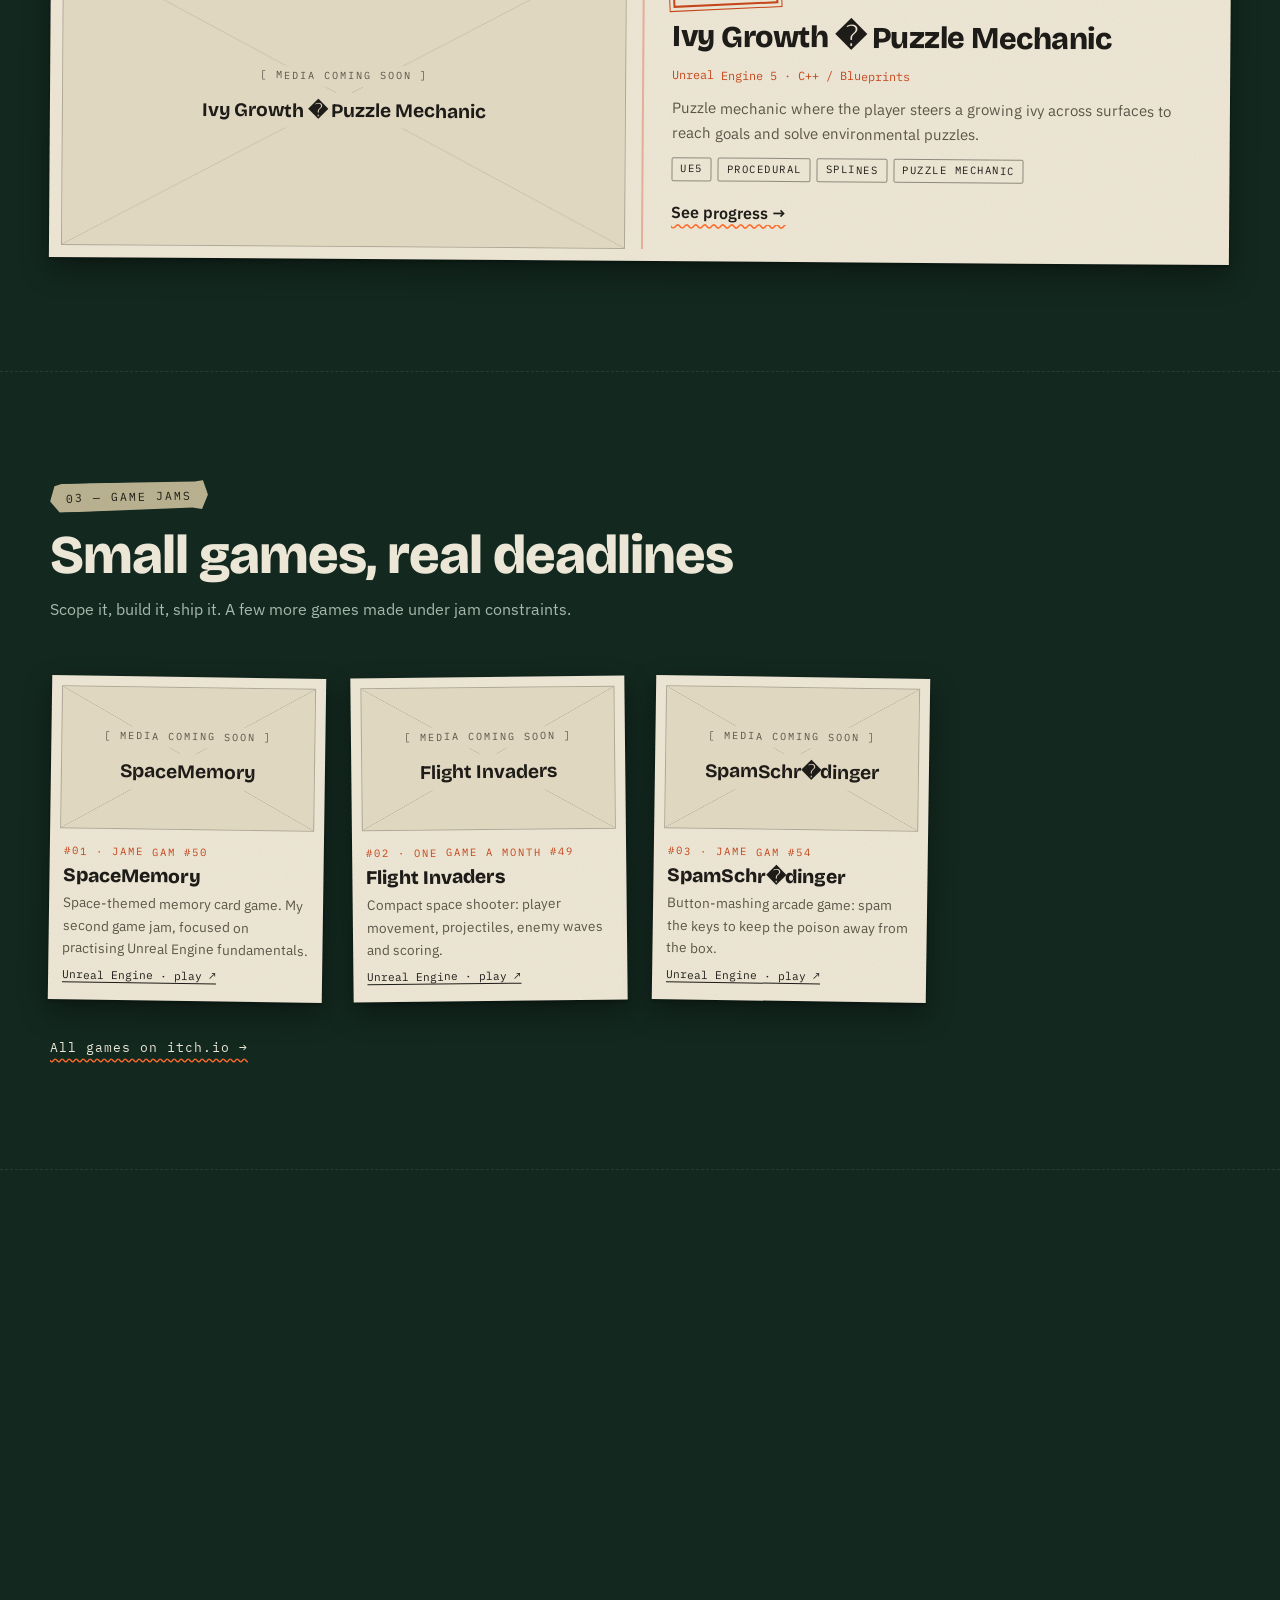
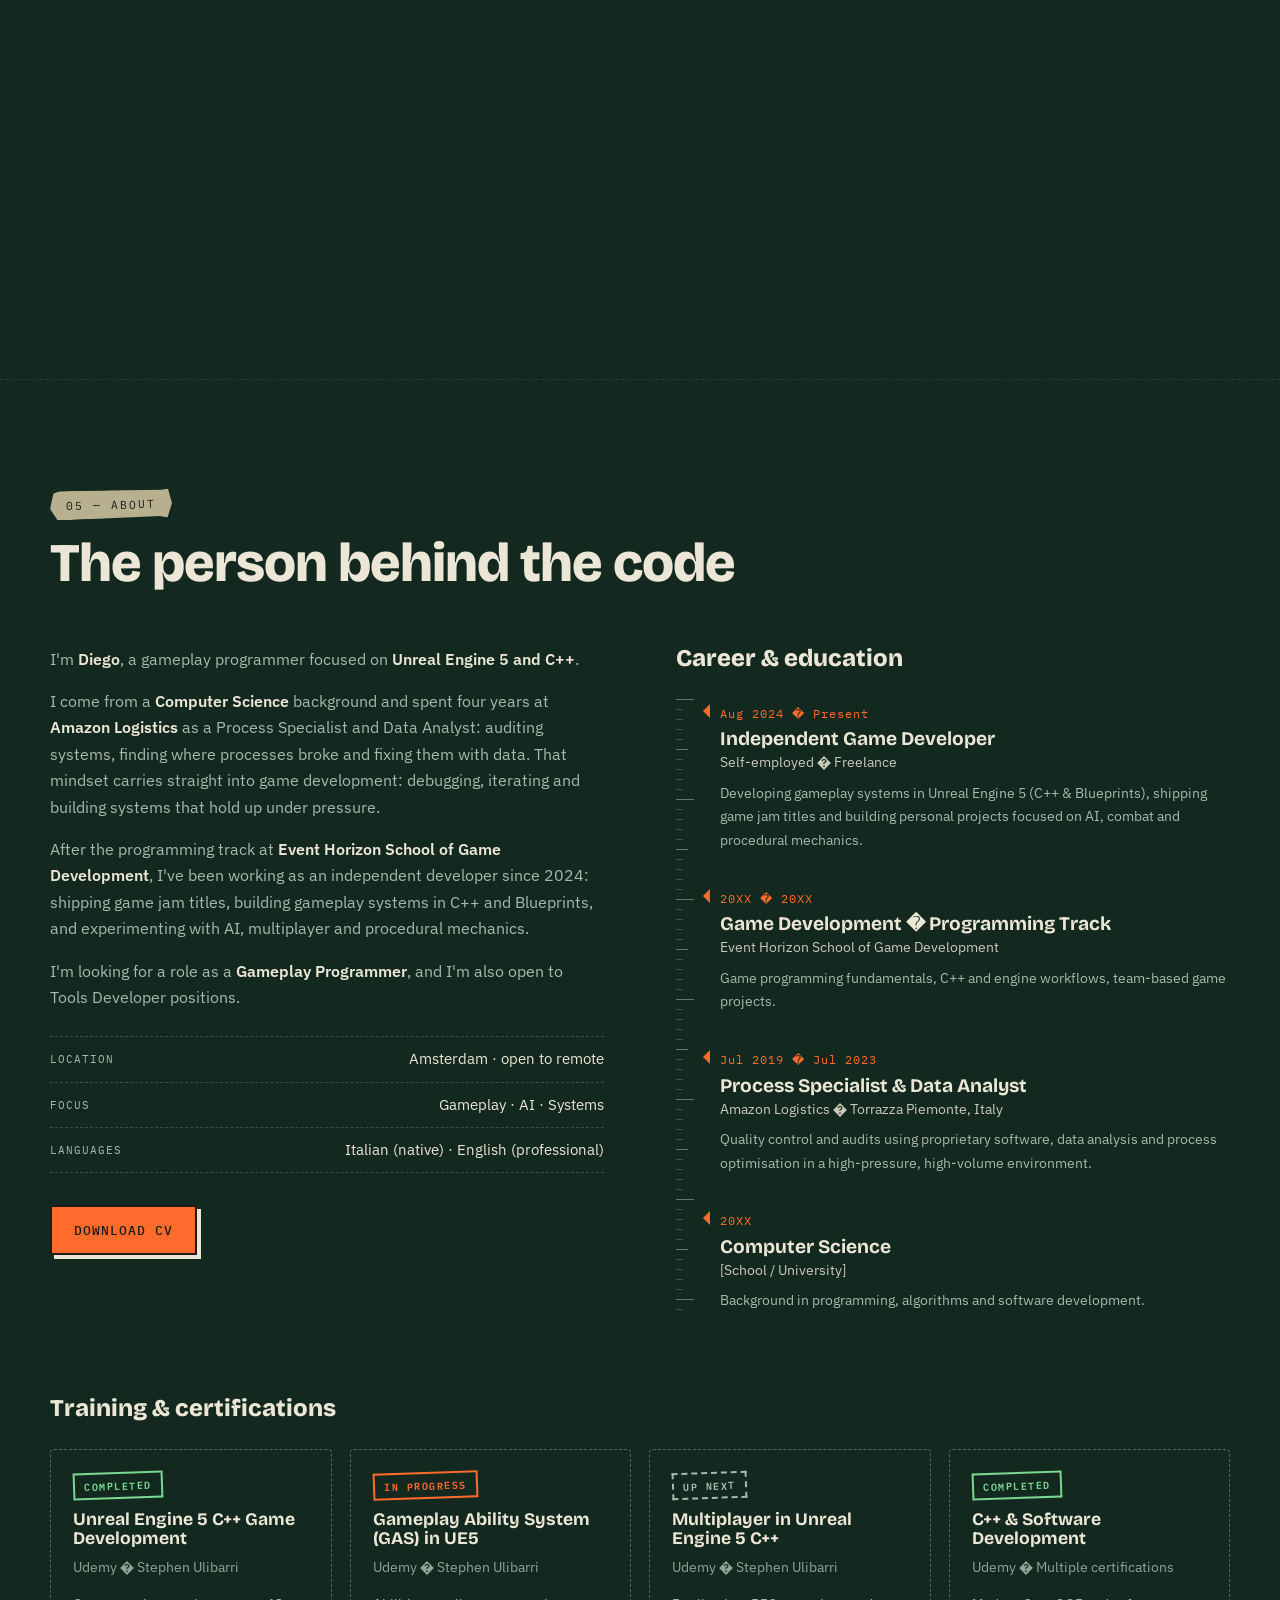
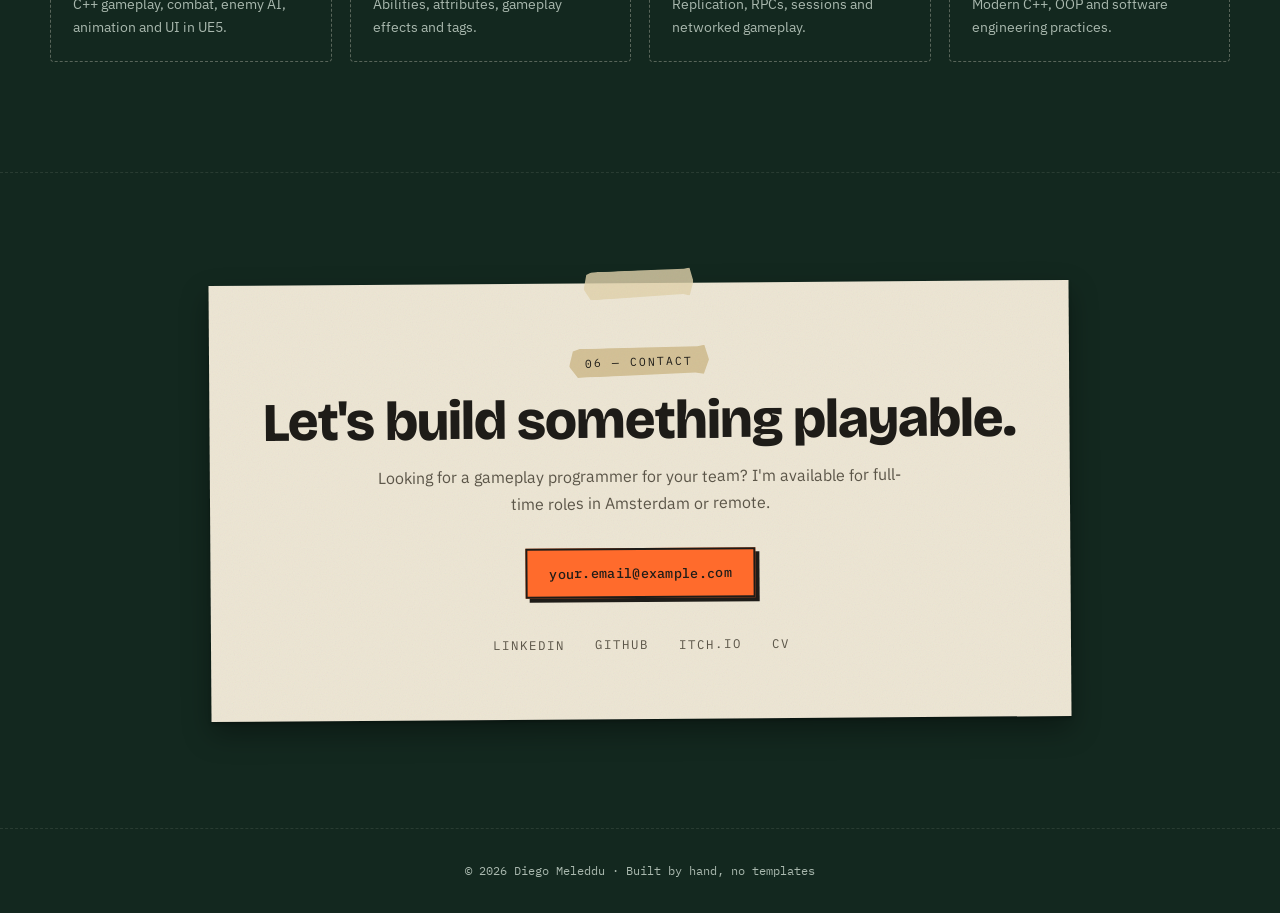
==== commit e5a5156a: "Graphics change" ====
--- a/index.html
+++ b/index.html
@@ -9,7 +9,7 @@
 <meta property="og:description" content="Unreal Engine 5 · C++ · Blueprints — gameplay systems, AI and mechanics.">
 <meta property="og:image" content="assets/og-preview.png">
 <link rel="preconnect" href="https://fonts.googleapis.com">
-<link href="https://fonts.googleapis.com/css2?family=Chakra+Petch:wght@500;600;700&family=Inter:wght@400;500;600&family=JetBrains+Mono:wght@400;500&display=swap" rel="stylesheet">
+<link href="https://fonts.googleapis.com/css2?family=Bricolage+Grotesque:opsz,wght@12..96,500;12..96,700;12..96,800&family=IBM+Plex+Mono:wght@400;500;600&family=IBM+Plex+Sans:wght@400;500;600&family=Kalam&display=swap" rel="stylesheet">
 <link rel="stylesheet" href="style.css">
 </head>
 <body>
@@ -20,7 +20,7 @@
     <button class="menu-btn" aria-label="Open menu">☰</button>
     <ul class="nav-links">
       <li><a href="#projects">Projects</a></li>
-      <li><a href="#wip">In Development</a></li>
+      <li><a href="#wip">In progress</a></li>
       <li><a href="#skills">Skills</a></li>
       <li><a href="#about">About</a></li>
       <li><a href="#contact">Contact</a></li>
@@ -30,42 +30,51 @@
 </nav>
 
 <header class="hero" id="top">
-  <canvas id="heroCanvas"></canvas>
-  <div class="hero-grid"></div>
-  <div class="container hero-content">
-    <div class="status-chip mono"><span class="dot"></span>Open to work · Amsterdam / Remote</div>
-    <h1>Diego Meleddu<br><span class="grad-text">Gameplay Programmer</span></h1>
-    <p class="hero-lead">I build gameplay systems, AI and mechanics in <strong>Unreal Engine 5</strong> with <strong>C++</strong> and <strong>Blueprints</strong>.</p>
-    <div class="btn-row">
-      <a href="#projects" class="btn btn-primary">View projects</a>
-      <a data-cv class="btn btn-ghost">Download CV</a>
-    </div>
-    <div class="hud-stats mono">
-      <div><span>ENGINE</span>Unreal Engine 5</div>
-      <div><span>LANGUAGE</span>C++ / Blueprints</div>
-      <div><span>SHIPPED</span><b id="statShipped">0</b> jam games</div>
-    </div>
-  </div>
-  <a href="#projects" class="press-start mono">PRESS START ↓</a>
+  <div class="ruler" aria-hidden="true"></div>
+  <div class="container hero-inner">
+    <div class="hero-text">
+      <p class="eyebrow mono">Portfolio · <span data-year></span></p>
+      <h1>Diego Meleddu<span class="h1-role">Gameplay programmer.<br>Unreal Engine 5 &amp; C++.</span></h1>
+      <p class="hero-lead">I build gameplay systems, enemy AI and mechanics, and I like them readable, tunable and fun to play against.</p>
+      <div class="btn-row">
+        <a href="#projects" class="btn btn-primary">See the work</a>
+        <a data-cv class="btn btn-ghost">Download CV</a>
+      </div>
+    </div>
+    <aside class="spec-card paper taped">
+      <span class="stamp">Open to work</span>
+      <p class="spec-title mono">SPEC SHEET / 001</p>
+      <dl class="spec-list">
+        <dt>Name</dt><dd>Diego Meleddu</dd>
+        <dt>Role</dt><dd>Gameplay Programmer</dd>
+        <dt>Engine</dt><dd>Unreal Engine 5</dd>
+        <dt>Language</dt><dd>C++ · Blueprints</dd>
+        <dt>Shipped</dt><dd><span id="statShipped">0</span> jam games</dd>
+        <dt>Based</dt><dd>Amsterdam · open to remote</dd>
+      </dl>
+      <p class="hand-note">currently building an action RPG in C++</p>
+    </aside>
+  </div>
 </header>
 
 <section id="projects">
   <div class="container">
     <div class="section-head reveal">
-      <span class="section-index mono">01 // FEATURED WORK</span>
-      <h2>Featured Projects</h2>
-      <p>Shipped and playable games. Each project has a breakdown of what I built and how it works.</p>
+      <span class="label mono">01 — Featured work</span>
+      <h2>Things I've shipped</h2>
+      <p>Playable games with a breakdown of what I built and how it works.</p>
+      <span class="hand-note">↓ open a card for the full breakdown</span>
     </div>
     <div class="cards-grid" id="featuredGrid"></div>
   </div>
 </section>
 
-<section id="wip" class="alt">
-  <div class="container">
-    <div class="section-head reveal">
-      <span class="section-index mono">02 // IN DEVELOPMENT</span>
-      <h2>Currently Building</h2>
-      <p>Unreal Engine 5 projects in progress, updated as they evolve.</p>
+<section id="wip">
+  <div class="container">
+    <div class="section-head reveal">
+      <span class="label mono">02 — On the workbench</span>
+      <h2>Work in progress</h2>
+      <p>Unreal Engine 5 projects I'm building right now, updated as they evolve.</p>
     </div>
     <div class="wip-list" id="wipList"></div>
   </div>
@@ -74,20 +83,20 @@
 <section id="jams">
   <div class="container">
     <div class="section-head reveal">
-      <span class="section-index mono">03 // GAME JAMS</span>
-      <h2>More Jam Games</h2>
-      <p>Small games shipped under tight deadlines: scope it, build it, ship it.</p>
+      <span class="label mono">03 — Game jams</span>
+      <h2>Small games, real deadlines</h2>
+      <p>Scope it, build it, ship it. A few more games made under jam constraints.</p>
     </div>
     <div class="jams-grid" id="jamsGrid"></div>
-    <a class="link-more mono" data-link="itch">ALL GAMES ON ITCH.IO →</a>
-  </div>
-</section>
-
-<section id="skills" class="alt">
-  <div class="container">
-    <div class="section-head reveal">
-      <span class="section-index mono">04 // SKILLS</span>
-      <h2>Skills & Tools</h2>
+    <a class="link-more mono" data-link="itch">All games on itch.io →</a>
+  </div>
+</section>
+
+<section id="skills">
+  <div class="container">
+    <div class="section-head reveal">
+      <span class="label mono">04 — Toolbox</span>
+      <h2>Skills &amp; tools</h2>
       <p>Focused on gameplay programming in Unreal Engine, with a broader toolkit for prototyping and production.</p>
     </div>
     <div class="skills-grid" id="skillsGrid"></div>
@@ -97,13 +106,13 @@
 <section id="about">
   <div class="container">
     <div class="section-head reveal">
-      <span class="section-index mono">05 // ABOUT</span>
-      <h2>About Me</h2>
+      <span class="label mono">05 — About</span>
+      <h2>The person behind the code</h2>
     </div>
     <div class="about-grid">
       <div class="about-text reveal">
         <p>I'm <strong>Diego</strong>, a gameplay programmer focused on <strong>Unreal Engine 5 and C++</strong>.</p>
-        <p>I come from a <strong>Computer Science</strong> background and spent four years at <strong>Amazon Logistics</strong> as a Process Specialist and Data Analyst: auditing systems, finding where processes broke and fixing them with data. That mindset carries straight into game development — debugging, iterating and building systems that hold up under pressure.</p>
+        <p>I come from a <strong>Computer Science</strong> background and spent four years at <strong>Amazon Logistics</strong> as a Process Specialist and Data Analyst: auditing systems, finding where processes broke and fixing them with data. That mindset carries straight into game development: debugging, iterating and building systems that hold up under pressure.</p>
         <p>After the programming track at <strong>Event Horizon School of Game Development</strong>, I've been working as an independent developer since 2024: shipping game jam titles, building gameplay systems in C++ and Blueprints, and experimenting with AI, multiplayer and procedural mechanics.</p>
         <p>I'm looking for a role as a <strong>Gameplay Programmer</strong>, and I'm also open to Tools Developer positions.</p>
         <ul class="facts">
@@ -114,22 +123,22 @@
         <a data-cv class="btn btn-primary">Download CV</a>
       </div>
       <div class="reveal">
-        <h3 class="sub-title">Career & Education</h3>
+        <h3 class="sub-title">Career &amp; education</h3>
         <div class="timeline" id="timeline"></div>
       </div>
     </div>
     <div class="courses">
-      <h3 class="sub-title reveal">Training & Certifications</h3>
+      <h3 class="sub-title reveal">Training &amp; certifications</h3>
       <div class="courses-grid" id="coursesGrid"></div>
     </div>
   </div>
 </section>
 
-<section id="contact" class="alt">
-  <div class="container">
-    <div class="contact-box hud always reveal">
-      <span class="section-index mono">06 // CONTACT</span>
-      <h2>Let's build something <span class="grad-text">playable</span>.</h2>
+<section id="contact">
+  <div class="container">
+    <div class="contact-box paper taped reveal">
+      <span class="label mono">06 — Contact</span>
+      <h2>Let's build something playable.</h2>
       <p>Looking for a gameplay programmer for your team? I'm available for full-time roles in Amsterdam or remote.</p>
       <a data-email class="btn btn-primary"></a>
       <div class="social-row mono">
@@ -143,47 +152,49 @@
 </section>
 
 <footer>
-  <div class="container mono">© <span data-year></span> Diego Meleddu · Gameplay Programmer · Built from scratch with HTML, CSS & JS</div>
+  <div class="container mono">© <span data-year></span> Diego Meleddu · Built by hand, no templates</div>
 </footer>
 
 <script src="data.js"></script>
 <script src="app.js"></script>
 <script>
   const STATUS_LABEL = { completed: "Completed", progress: "In progress", planned: "Up next" };
+  const num = i => String(i + 1).padStart(2, "0");
 
   const cardHTML = (p, i) => `
-    <a class="card hud reveal" href="project.html?id=${p.id}">
-      <div class="card-media">${mediaHTML(p)}<span class="card-index mono">${String(i + 1).padStart(2, "0")}</span></div>
+    <a class="card paper taped reveal" href="project.html?id=${p.id}">
+      <div class="card-media">${mediaHTML(p)}</div>
       <div class="card-body">
-        <div class="card-meta mono"><span>${p.engine} · ${p.language}</span><span>${p.status}</span></div>
+        <div class="card-meta mono"><span>No. ${num(i)}</span><span>${p.status}</span></div>
         <h3>${p.title}</h3>
+        <p class="card-tech mono">${p.engine} · ${p.language}</p>
         <p>${p.summary}</p>
         ${tagsHTML(p.tags)}
-        <span class="card-cta mono">VIEW BREAKDOWN →</span>
+        <span class="card-cta">Read the breakdown →</span>
       </div>
     </a>`;
 
   const wipHTML = p => `
-    <a class="wip-item hud reveal" href="project.html?id=${p.id}">
+    <a class="wip-item paper taped reveal" href="project.html?id=${p.id}">
       <div class="wip-media">${mediaHTML(p)}</div>
       <div class="wip-body">
-        <span class="wip-badge mono"><span class="dot"></span>${p.status}</span>
+        <span class="stamp">${p.status}</span>
         <h3>${p.title}</h3>
+        <p class="card-tech mono">${p.engine} · ${p.language}</p>
         <p>${p.summary}</p>
-        <div class="card-meta mono"><span>${p.engine} · ${p.language}</span></div>
         ${tagsHTML(p.tags)}
-        <span class="card-cta mono">SEE PROGRESS →</span>
+        <span class="card-cta">See progress →</span>
       </div>
     </a>`;
 
-  const jamHTML = j => `
-    <a class="jam hud reveal" href="${j.link}" target="_blank" rel="noopener">
+  const jamHTML = (j, i) => `
+    <a class="jam paper reveal" href="${j.link}" target="_blank" rel="noopener">
       <div class="jam-media">${mediaHTML(j)}</div>
       <div class="jam-body">
-        <span class="mono">${j.event}</span>
+        <span class="jam-num mono">#${num(i)} · ${j.event}</span>
         <h4>${j.title}</h4>
         <p>${j.summary}</p>
-        <span class="jam-engine mono">${j.engine} · PLAY ↗</span>
+        <span class="jam-engine mono">${j.engine} · play ↗</span>
       </div>
     </a>`;
 
@@ -192,8 +203,8 @@
   document.getElementById("jamsGrid").innerHTML = JAMS.map(jamHTML).join("");
 
   document.getElementById("skillsGrid").innerHTML = SKILLS.map((s, i) => `
-    <div class="skill-group hud reveal">
-      <span class="skill-idx mono">0${i + 1}</span>
+    <div class="skill-group reveal">
+      <span class="skill-idx mono">${num(i)} /</span>
       <h3>${s.group}</h3>
       <p>${s.text}</p>
       ${tagsHTML(s.items)}
@@ -208,21 +219,20 @@
     </div>`).join("");
 
   document.getElementById("coursesGrid").innerHTML = COURSES.map(c => `
-    <div class="course hud reveal">
+    <div class="course reveal">
       <span class="pill pill-${c.status} mono">${STATUS_LABEL[c.status]}</span>
       <h4>${c.title}</h4>
       <span class="tl-org">${c.provider}</span>
       <p>${c.focus}</p>
     </div>`).join("");
 
-  const shipped = PROJECTS.filter(p => p.type === "featured" && p.status.startsWith("Released")).length + JAMS.length;
-  document.getElementById("statShipped").textContent = shipped;
+  document.getElementById("statShipped").textContent =
+    PROJECTS.filter(p => p.type === "featured" && p.status.startsWith("Released")).length + JAMS.length;
 
   applySiteLinks();
   initNav();
   initReveal();
   initHoverVideos();
-  initHeroCanvas(document.getElementById("heroCanvas"));
 </script>
 </body>
 </html>
--- a/style.css
+++ b/style.css
@@ -1,298 +1,318 @@
 ﻿:root {
-  --bg: #0a0812;
-  --bg-alt: #0f0b1a;
-  --card: #151022;
-  --border: #2a2140;
-  --text: #ece8f5;
-  --muted: #9d94b5;
-  --violet: #a855f7;
-  --magenta: #ec4899;
-  --grad: linear-gradient(90deg, var(--violet), var(--magenta));
-  --font-head: 'Chakra Petch', sans-serif;
-  --font-body: 'Inter', sans-serif;
-  --font-mono: 'JetBrains Mono', monospace;
+  --mat: #13281f;
+  --mat-line: rgba(235, 230, 214, .05);
+  --mat-line-strong: rgba(235, 230, 214, .1);
+  --chalk: #ebe6d6;
+  --chalk-muted: #a9b8ae;
+  --paper: #ece5d3;
+  --paper-2: #e0d7c1;
+  --ink: #1e1c18;
+  --ink-muted: #5b5548;
+  --pen: #2846a3;
+  --orange: #ff6b2c;
+  --orange-ink: #c4461a;
+  --yellow: #f3c74f;
+  --tape: rgba(226, 211, 170, .8);
+  --font-head: 'Bricolage Grotesque', sans-serif;
+  --font-body: 'IBM Plex Sans', sans-serif;
+  --font-mono: 'IBM Plex Mono', monospace;
+  --font-hand: 'Kalam', cursive;
+  --noise: url("data:image/svg+xml,%3Csvg xmlns='http://www.w3.org/2000/svg' width='200' height='200'%3E%3Cfilter id='n'%3E%3CfeTurbulence type='fractalNoise' baseFrequency='.85' numOctaves='3' stitchTiles='stitch'/%3E%3C/filter%3E%3Crect width='100%25' height='100%25' filter='url(%23n)' opacity='.07'/%3E%3C/svg%3E");
+  --shadow: 0 2px 3px rgba(0, 0, 0, .25), 0 12px 28px rgba(0, 0, 0, .35);
+  --shadow-lift: 0 4px 8px rgba(0, 0, 0, .25), 0 24px 44px rgba(0, 0, 0, .45);
+  --jagged: polygon(3% 8%, 8% 0, 92% 4%, 97% 0, 100% 50%, 96% 100%, 90% 94%, 6% 100%, 0 60%);
 }
 
 * { margin: 0; padding: 0; box-sizing: border-box; }
 html { scroll-behavior: smooth; }
 body {
-  background: var(--bg);
-  color: var(--text);
+  background-color: var(--mat);
+  background-image:
+    var(--noise),
+    linear-gradient(var(--mat-line-strong) 1px, transparent 1px),
+    linear-gradient(90deg, var(--mat-line-strong) 1px, transparent 1px),
+    linear-gradient(var(--mat-line) 1px, transparent 1px),
+    linear-gradient(90deg, var(--mat-line) 1px, transparent 1px);
+  background-size: 200px 200px, 100px 100px, 100px 100px, 20px 20px, 20px 20px;
+  background-attachment: fixed;
+  color: var(--chalk);
   font-family: var(--font-body);
   line-height: 1.65;
   overflow-x: hidden;
 }
-::selection { background: var(--magenta); color: #fff; }
+::selection { background: var(--orange); color: var(--ink); }
 a { color: inherit; text-decoration: none; }
 img, video { display: block; max-width: 100%; }
 .container { width: min(1180px, 100% - 32px); margin-inline: auto; }
-h1, h2, h3, h4 { font-family: var(--font-head); line-height: 1.1; font-weight: 700; }
+h1, h2, h3, h4 { font-family: var(--font-head); line-height: 1.05; font-weight: 700; }
 .mono { font-family: var(--font-mono); }
-.grad-text { background: var(--grad); -webkit-background-clip: text; background-clip: text; color: transparent; }
+
+/* ---------- MATERIALS ---------- */
+.paper {
+  position: relative;
+  background-color: var(--paper);
+  background-image: var(--noise);
+  color: var(--ink);
+  box-shadow: var(--shadow);
+}
+.taped::before {
+  content: ""; position: absolute; top: -13px; left: 50%; z-index: 2;
+  width: 110px; height: 28px; translate: -50% 0; rotate: -2.5deg;
+  background-color: var(--tape); background-image: var(--noise);
+  clip-path: var(--jagged);
+}
+.label {
+  display: inline-block; margin-bottom: 16px; padding: 5px 16px; rotate: -1.5deg;
+  font-size: .72rem; letter-spacing: 2px; text-transform: uppercase;
+  background-color: var(--tape); background-image: var(--noise); color: var(--ink);
+  clip-path: var(--jagged);
+}
+.paper .label { background-color: #d3c095; }
+.stamp {
+  display: inline-block; padding: 4px 10px; rotate: -5deg;
+  font-family: var(--font-mono); font-weight: 600; font-size: .75rem; letter-spacing: 2px; text-transform: uppercase;
+  color: var(--orange-ink); border: 2px solid currentColor; outline: 1px solid currentColor; outline-offset: 3px;
+}
+.hand-note { display: inline-block; font-family: var(--font-hand); font-size: 1.15rem; color: var(--yellow); rotate: -2deg; }
+.paper .hand-note { color: var(--pen); }
 
 /* ---------- NAV ---------- */
 .nav {
   position: fixed; inset: 0 0 auto; z-index: 100;
-  background: rgba(10, 8, 18, .78); backdrop-filter: blur(14px);
-  border-bottom: 1px solid var(--border);
+  background: rgba(19, 40, 31, .9); backdrop-filter: blur(10px);
+  border-bottom: 1px dashed rgba(235, 230, 214, .2);
 }
 .nav .container { display: flex; align-items: center; justify-content: space-between; height: 66px; }
-.logo { display: flex; align-items: center; gap: 10px; font-family: var(--font-head); font-weight: 700; font-size: 1.15rem; letter-spacing: .5px; }
+.logo { display: flex; align-items: center; gap: 12px; font-family: var(--font-head); font-weight: 700; font-size: 1.15rem; }
 .logo-mark {
-  width: 32px; height: 32px; display: grid; place-items: center;
-  background: var(--grad); color: #fff; font-size: .85rem;
-  clip-path: polygon(8px 0, 100% 0, 100% calc(100% - 8px), calc(100% - 8px) 100%, 0 100%, 0 8px);
+  width: 34px; height: 34px; display: grid; place-items: center; rotate: -4deg;
+  background: var(--orange); color: var(--ink); font-weight: 800; font-size: .9rem;
+  box-shadow: 2px 2px 0 var(--chalk);
 }
 .nav-links { display: flex; align-items: center; gap: 26px; list-style: none; }
-.nav-links a {
-  font-family: var(--font-mono); font-size: .78rem; text-transform: uppercase; letter-spacing: 1px;
-  color: var(--muted); transition: color .2s;
-}
-.nav-links a:hover { color: var(--violet); }
-.nav-links .nav-cv { color: var(--text); border: 1px solid var(--violet); padding: 6px 12px; }
-.menu-btn { display: none; background: none; border: 0; color: var(--text); font-size: 1.6rem; cursor: pointer; }
+.nav-links a { font-family: var(--font-mono); font-size: .76rem; text-transform: uppercase; letter-spacing: 1px; color: var(--chalk-muted); transition: color .2s; }
+.nav-links a:hover { color: var(--orange); }
+.nav-links .nav-cv { color: var(--chalk); border: 1.5px dashed var(--chalk-muted); padding: 5px 11px; }
+.menu-btn { display: none; background: none; border: 0; color: var(--chalk); font-size: 1.6rem; cursor: pointer; }
 
 /* ---------- BUTTONS ---------- */
-.btn-row { display: flex; flex-wrap: wrap; gap: 14px; }
+.btn-row { display: flex; flex-wrap: wrap; gap: 16px; }
 .btn {
-  display: inline-flex; align-items: center; gap: 8px; padding: 13px 26px; border: 0; cursor: pointer;
-  font-family: var(--font-head); font-weight: 600; font-size: 1rem; letter-spacing: 1px; text-transform: uppercase;
-  clip-path: polygon(10px 0, 100% 0, 100% calc(100% - 10px), calc(100% - 10px) 100%, 0 100%, 0 10px);
-  transition: transform .2s, filter .2s, color .2s;
-}
-.btn-primary { background: var(--grad); color: #fff; }
-.btn-primary:hover { transform: translateY(-2px); filter: brightness(1.15); }
-.btn-ghost { background: var(--card); color: var(--text); box-shadow: inset 0 0 0 1px var(--border); }
-.btn-ghost:hover { color: var(--violet); box-shadow: inset 0 0 0 1px var(--violet); }
-
-/* ---------- HUD CORNERS ---------- */
-.hud { position: relative; }
-.hud::before, .hud::after {
-  content: ""; position: absolute; width: 16px; height: 16px; z-index: 3; pointer-events: none;
-  border: solid var(--violet); opacity: 0; transition: opacity .25s;
-}
-.hud::before { top: -1px; left: -1px; border-width: 2px 0 0 2px; }
-.hud::after { bottom: -1px; right: -1px; border-width: 0 2px 2px 0; border-color: var(--magenta); }
-.hud:hover::before, .hud:hover::after, .hud.always::before, .hud.always::after { opacity: 1; }
+  display: inline-flex; align-items: center; gap: 8px; padding: 12px 22px; cursor: pointer;
+  font-family: var(--font-mono); font-weight: 500; font-size: .84rem; letter-spacing: 1px; text-transform: uppercase;
+  border: 2px solid var(--ink); transition: transform .15s, box-shadow .15s, color .15s, border-color .15s;
+}
+.btn-primary { background: var(--orange); color: var(--ink); box-shadow: 4px 4px 0 var(--chalk); }
+.btn-primary:hover { transform: translate(-2px, -2px); box-shadow: 6px 6px 0 var(--chalk); }
+.paper .btn-primary { box-shadow: 4px 4px 0 var(--ink); }
+.paper .btn-primary:hover { box-shadow: 6px 6px 0 var(--ink); }
+.btn-ghost { background: transparent; color: var(--chalk); border: 2px dashed var(--chalk-muted); }
+.btn-ghost:hover { color: var(--orange); border-color: var(--orange); }
 
 /* ---------- HERO ---------- */
-.hero {
-  position: relative; min-height: 100vh; display: flex; align-items: center; overflow: hidden;
-  background:
-    radial-gradient(ellipse at 75% 35%, rgba(168, 85, 247, .18), transparent 55%),
-    radial-gradient(ellipse at 15% 85%, rgba(236, 72, 153, .12), transparent 50%);
-}
-#heroCanvas { position: absolute; inset: 0; width: 100%; height: 100%; }
-.hero-grid {
-  position: absolute; inset: 0; pointer-events: none;
+.hero { position: relative; min-height: 100vh; display: flex; align-items: center; }
+.ruler {
+  position: absolute; top: 66px; left: 0; right: 0; height: 18px; opacity: .6;
   background-image:
-    linear-gradient(rgba(168, 85, 247, .07) 1px, transparent 1px),
-    linear-gradient(90deg, rgba(168, 85, 247, .07) 1px, transparent 1px);
-  background-size: 56px 56px;
-  mask-image: linear-gradient(to bottom, transparent, #000 25%, #000 70%, transparent);
-}
-.hero::after {
-  content: ""; position: absolute; inset: 0; pointer-events: none; opacity: .25;
-  background: repeating-linear-gradient(0deg, rgba(0, 0, 0, .35) 0 1px, transparent 1px 3px);
-}
-.hero-content { position: relative; z-index: 2; padding: 120px 0 90px; }
-.status-chip {
-  display: inline-flex; align-items: center; gap: 10px; padding: 7px 14px; margin-bottom: 26px;
-  font-size: .78rem; color: var(--muted); border: 1px solid var(--border); background: rgba(21, 16, 34, .7);
-}
-.dot { width: 8px; height: 8px; border-radius: 50%; background: #22c55e; box-shadow: 0 0 10px #22c55e; animation: pulse 1.8s infinite; }
-@keyframes pulse { 50% { opacity: .35; } }
-.hero h1 { font-size: clamp(2.8rem, 8vw, 5.6rem); margin-bottom: 22px; letter-spacing: -.5px; }
-.hero-lead { font-size: clamp(1.05rem, 2vw, 1.25rem); color: var(--muted); max-width: 620px; margin-bottom: 34px; }
-.hero-lead strong { color: var(--text); font-weight: 600; }
-.hud-stats { display: flex; flex-wrap: wrap; gap: 14px 36px; margin-top: 56px; font-size: .9rem; }
-.hud-stats div { border-left: 2px solid var(--violet); padding-left: 12px; }
-.hud-stats span { display: block; font-size: .68rem; color: var(--muted); letter-spacing: 2px; }
-.hud-stats b { color: var(--magenta); }
-.press-start {
-  position: absolute; bottom: 28px; left: 50%; transform: translateX(-50%); z-index: 2;
-  font-size: .75rem; letter-spacing: 3px; color: var(--muted); animation: blink 1.4s steps(2) infinite;
-}
-@keyframes blink { 50% { opacity: 0; } }
+    linear-gradient(90deg, var(--chalk-muted) 1px, transparent 1px),
+    linear-gradient(90deg, var(--chalk-muted) 1px, transparent 1px),
+    linear-gradient(90deg, rgba(169, 184, 174, .5) 1px, transparent 1px);
+  background-size: 100px 18px, 50px 12px, 10px 7px;
+  background-repeat: repeat-x;
+}
+.hero-inner { display: grid; grid-template-columns: 1.4fr 1fr; gap: 64px; align-items: center; padding: 140px 0 100px; }
+.eyebrow { font-size: .75rem; letter-spacing: 3px; text-transform: uppercase; color: var(--chalk-muted); margin-bottom: 20px; }
+.hero h1 { font-size: clamp(3rem, 9vw, 6.4rem); font-weight: 800; letter-spacing: -2px; line-height: .95; margin-bottom: 18px; }
+.h1-role { display: block; margin-top: 16px; font-size: clamp(1.4rem, 3.2vw, 2.2rem); font-weight: 500; letter-spacing: -.5px; line-height: 1.15; color: var(--orange); }
+.hero-lead { font-size: 1.12rem; color: var(--chalk-muted); max-width: 560px; margin-bottom: 34px; }
+.spec-card { padding: 34px 28px 26px; rotate: 1.4deg; }
+.spec-card .stamp { position: absolute; top: 22px; right: 18px; rotate: 8deg; }
+.spec-title { font-size: .72rem; letter-spacing: 2px; color: var(--ink-muted); margin-bottom: 14px; }
+.spec-list { display: grid; grid-template-columns: 96px 1fr; }
+.spec-list dt, .spec-list dd { padding: 8px 0; border-bottom: 1px dashed rgba(30, 28, 24, .25); }
+.spec-list dt { font-family: var(--font-mono); font-size: .68rem; letter-spacing: 1px; text-transform: uppercase; color: var(--ink-muted); padding-top: 11px; }
+.spec-list dd { font-weight: 500; }
+.spec-card .hand-note { margin-top: 18px; }
 
 /* ---------- SECTIONS ---------- */
 section { padding: 110px 0; }
-section.alt { background: var(--bg-alt); border-block: 1px solid var(--border); }
-.section-head { margin-bottom: 48px; }
-.section-index { display: block; font-size: .75rem; letter-spacing: 3px; color: var(--magenta); margin-bottom: 10px; }
-.section-head h2 { font-size: clamp(2rem, 4.5vw, 3rem); margin-bottom: 12px; }
-.section-head p { color: var(--muted); max-width: 640px; }
+section + section { border-top: 1px dashed var(--mat-line-strong); }
+.section-head { margin-bottom: 54px; }
+.section-head h2 { font-size: clamp(2.2rem, 5vw, 3.4rem); font-weight: 800; letter-spacing: -1px; margin-bottom: 12px; }
+.section-head p { color: var(--chalk-muted); max-width: 620px; }
+.section-head .hand-note { margin-top: 12px; }
 
 /* ---------- MEDIA / PLACEHOLDER ---------- */
-.card-media, .wip-media, .jam-media, .project-media { position: relative; aspect-ratio: 16 / 9; overflow: hidden; background: #120d1e; }
+.card-media, .wip-media, .jam-media, .media-frame { aspect-ratio: 16 / 9; overflow: hidden; background: var(--paper-2); border: 1px solid rgba(30, 28, 24, .25); }
 .card-media img, .card-media video, .wip-media img, .wip-media video,
-.jam-media img, .jam-media video, .project-media img, .project-media video {
-  width: 100%; height: 100%; object-fit: cover; transition: transform .5s;
-}
+.jam-media img, .jam-media video, .media-frame img, .media-frame video { width: 100%; height: 100%; object-fit: cover; }
 .ph {
   width: 100%; height: 100%; display: flex; flex-direction: column; align-items: center; justify-content: center;
-  gap: 6px; padding: 16px; text-align: center;
+  gap: 6px; padding: 16px; text-align: center; color: var(--ink);
   background:
-    repeating-linear-gradient(135deg, rgba(168, 85, 247, .06) 0 12px, transparent 12px 24px),
-    radial-gradient(circle at 25% 20%, rgba(168, 85, 247, .28), transparent 60%),
-    radial-gradient(circle at 85% 90%, rgba(236, 72, 153, .22), transparent 55%),
-    #120d1e;
-}
-.ph span { font-size: .7rem; letter-spacing: 2px; color: var(--muted); }
-.ph strong { font-family: var(--font-head); font-size: 1.3rem; }
+    linear-gradient(to top right, transparent calc(50% - .5px), rgba(30, 28, 24, .2) 50%, transparent calc(50% + .5px)),
+    linear-gradient(to bottom right, transparent calc(50% - .5px), rgba(30, 28, 24, .2) 50%, transparent calc(50% + .5px)),
+    var(--paper-2);
+}
+.ph span, .ph strong { background: var(--paper-2); padding: 2px 8px; }
+.ph span { font-size: .64rem; letter-spacing: 2px; color: var(--ink-muted); }
+.ph strong { font-family: var(--font-head); font-size: 1.2rem; }
 
 /* ---------- TAGS ---------- */
 .tags { display: flex; flex-wrap: wrap; gap: 6px; }
 .tags span {
-  font-family: var(--font-mono); font-size: .7rem; padding: 3px 9px;
-  color: #d4bdfc; background: rgba(168, 85, 247, .08); border: 1px solid rgba(168, 85, 247, .25);
-}
+  font-family: var(--font-mono); font-size: .66rem; letter-spacing: .5px; text-transform: uppercase;
+  padding: 2px 8px; border: 1px solid rgba(30, 28, 24, .45); border-radius: 2px; color: var(--ink);
+}
+.skill-group .tags span, .project-header .tags span { border-color: rgba(235, 230, 214, .35); color: var(--chalk); }
 
 /* ---------- PROJECT CARDS ---------- */
-.cards-grid { display: grid; grid-template-columns: repeat(auto-fill, minmax(min(330px, 100%), 1fr)); gap: 26px; }
-.card {
-  display: flex; flex-direction: column; background: var(--card); border: 1px solid var(--border);
-  transition: transform .25s, border-color .25s;
-}
-.card:hover { transform: translateY(-5px); border-color: rgba(168, 85, 247, .6); }
-.card:hover .card-media img, .card:hover .card-media video { transform: scale(1.05); }
-.card-media { border-bottom: 1px solid var(--border); }
-.card-index {
-  position: absolute; top: 10px; left: 10px; z-index: 2; padding: 2px 8px;
-  font-size: .72rem; background: rgba(10, 8, 18, .8); color: var(--violet);
-}
-.card-body { display: flex; flex-direction: column; gap: 12px; padding: 22px; flex: 1; }
-.card-meta { display: flex; justify-content: space-between; gap: 10px; font-size: .72rem; color: var(--muted); text-transform: uppercase; letter-spacing: 1px; }
-.card h3 { font-size: 1.5rem; }
-.card p { color: var(--muted); font-size: .93rem; }
-.card-cta { margin-top: auto; padding-top: 6px; font-size: .78rem; color: var(--violet); letter-spacing: 1px; }
+.cards-grid { display: grid; grid-template-columns: repeat(auto-fill, minmax(min(330px, 100%), 1fr)); gap: 44px 34px; padding-top: 14px; }
+.cards-grid > :nth-child(3n+1) { rotate: -.7deg; }
+.cards-grid > :nth-child(3n+2) { rotate: .6deg; }
+.cards-grid > :nth-child(3n) { rotate: -.3deg; }
+.cards-grid > :nth-child(even).taped::before { left: 28%; rotate: 3deg; }
+.card { display: flex; flex-direction: column; padding: 12px 12px 0; }
+.card:hover, .wip-item:hover, .jam:hover { rotate: 0deg; translate: 0 -6px; box-shadow: var(--shadow-lift); }
+.card-body { display: flex; flex-direction: column; gap: 10px; padding: 18px 8px 22px; flex: 1; }
+.card-meta { display: flex; justify-content: space-between; gap: 10px; padding-bottom: 8px; border-bottom: 1px dashed rgba(30, 28, 24, .25); font-size: .68rem; letter-spacing: 1px; text-transform: uppercase; color: var(--ink-muted); }
+.card h3 { font-size: 1.65rem; font-weight: 800; letter-spacing: -.5px; }
+.card-tech { font-size: .74rem; color: var(--orange-ink); }
+.card p:not(.card-tech), .wip-body p:not(.card-tech) { color: var(--ink-muted); font-size: .93rem; }
+.card-cta { margin-top: auto; padding-top: 6px; font-weight: 600; text-decoration: underline wavy var(--orange); text-underline-offset: 5px; }
 
 /* ---------- WIP ---------- */
-.wip-list { display: grid; gap: 26px; }
-.wip-item {
-  display: grid; grid-template-columns: 1.1fr 1fr; background: var(--card); border: 1px solid var(--border);
-  transition: border-color .25s;
-}
-.wip-item:hover { border-color: rgba(236, 72, 153, .6); }
-.wip-body { display: flex; flex-direction: column; gap: 14px; padding: 30px; }
-.wip-badge {
-  display: inline-flex; align-items: center; gap: 8px; align-self: flex-start; padding: 4px 10px;
-  font-size: .7rem; letter-spacing: 2px; text-transform: uppercase; color: var(--magenta); border: 1px solid var(--magenta);
-}
-.wip-badge .dot { background: var(--magenta); box-shadow: 0 0 10px var(--magenta); }
-.wip-body h3 { font-size: 1.7rem; }
-.wip-body p { color: var(--muted); }
+.wip-list { display: grid; gap: 48px; padding-top: 14px; }
+.wip-list > :nth-child(odd) { rotate: -.4deg; }
+.wip-list > :nth-child(even) { rotate: .4deg; }
+.wip-item { display: grid; grid-template-columns: 1fr 1.05fr; padding: 12px; }
+.wip-media { aspect-ratio: auto; min-height: 260px; }
+.wip-body { display: flex; flex-direction: column; gap: 12px; padding: 24px 28px; margin-left: 16px; border-left: 2px solid rgba(220, 70, 50, .35); }
+.wip-body .stamp { align-self: flex-start; rotate: -3deg; margin-bottom: 4px; }
+.wip-body h3 { font-size: 1.9rem; font-weight: 800; letter-spacing: -.5px; }
 
 /* ---------- JAMS ---------- */
-.jams-grid { display: grid; grid-template-columns: repeat(auto-fill, minmax(min(260px, 100%), 1fr)); gap: 20px; }
-.jam { background: var(--card); border: 1px solid var(--border); transition: transform .25s, border-color .25s; }
-.jam:hover { transform: translateY(-4px); border-color: rgba(168, 85, 247, .6); }
-.jam-body { padding: 16px 18px 18px; display: flex; flex-direction: column; gap: 6px; }
-.jam-body > span:first-child { font-size: .68rem; color: var(--magenta); letter-spacing: 1px; text-transform: uppercase; }
-.jam-body h4 { font-size: 1.2rem; }
-.jam-body p { color: var(--muted); font-size: .86rem; }
-.jam-engine { font-size: .72rem; color: var(--violet); }
-.link-more { display: inline-block; margin-top: 30px; font-size: .82rem; color: var(--violet); letter-spacing: 1px; }
-.link-more:hover { color: var(--magenta); }
+.jams-grid { display: grid; grid-template-columns: repeat(auto-fill, minmax(min(250px, 100%), 1fr)); gap: 28px; }
+.jams-grid > :nth-child(odd) { rotate: .8deg; }
+.jams-grid > :nth-child(even) { rotate: -.6deg; }
+.jam { padding: 10px 10px 16px; }
+.jam-body { display: flex; flex-direction: column; gap: 6px; padding: 14px 4px 0; }
+.jam-num { font-size: .66rem; letter-spacing: 1px; text-transform: uppercase; color: var(--orange-ink); }
+.jam-body h4 { font-size: 1.2rem; font-weight: 800; }
+.jam-body p { color: var(--ink-muted); font-size: .85rem; }
+.jam-engine { font-size: .7rem; text-decoration: underline; text-underline-offset: 3px; }
+.link-more { display: inline-block; margin-top: 36px; font-size: .8rem; letter-spacing: 1px; color: var(--chalk); text-decoration: underline wavy var(--orange); text-underline-offset: 6px; }
+.link-more:hover { color: var(--orange); }
 
 /* ---------- SKILLS ---------- */
 .skills-grid { display: grid; grid-template-columns: repeat(auto-fit, minmax(min(250px, 100%), 1fr)); gap: 22px; }
-.skill-group { padding: 28px; background: var(--card); border: 1px solid var(--border); display: flex; flex-direction: column; gap: 12px; }
-.skill-idx { font-size: .75rem; color: var(--magenta); }
+.skill-group { display: flex; flex-direction: column; gap: 12px; padding: 26px; border: 1.5px dashed rgba(235, 230, 214, .32); border-radius: 4px; background: rgba(0, 0, 0, .14); }
+.skill-group:hover { border-color: var(--orange); }
+.skill-idx { font-size: .74rem; color: var(--orange); }
 .skill-group h3 { font-size: 1.35rem; }
-.skill-group p { color: var(--muted); font-size: .9rem; }
+.skill-group p { color: var(--chalk-muted); font-size: .9rem; }
 
 /* ---------- ABOUT ---------- */
-.about-grid { display: grid; grid-template-columns: 1fr 1fr; gap: 64px; }
-.about-text p { color: var(--muted); margin-bottom: 16px; }
-.about-text strong { color: var(--text); font-weight: 600; }
-.facts { list-style: none; margin: 26px 0 30px; border-top: 1px solid var(--border); }
-.facts li { display: flex; justify-content: space-between; gap: 16px; padding: 10px 0; border-bottom: 1px solid var(--border); font-size: .92rem; }
-.facts li span:first-child { font-family: var(--font-mono); font-size: .72rem; letter-spacing: 1px; color: var(--muted); text-transform: uppercase; }
-.sub-title { font-size: 1.4rem; margin-bottom: 26px; }
-.timeline { border-left: 2px solid var(--border); padding-left: 26px; display: grid; gap: 30px; }
+.about-grid { display: grid; grid-template-columns: 1fr 1fr; gap: 72px; }
+.about-text p { color: var(--chalk-muted); margin-bottom: 16px; }
+.about-text strong { color: var(--chalk); font-weight: 600; }
+.facts { list-style: none; margin: 26px 0 32px; border-top: 1px dashed rgba(235, 230, 214, .2); }
+.facts li { display: flex; justify-content: space-between; gap: 16px; padding: 10px 0; border-bottom: 1px dashed rgba(235, 230, 214, .2); font-size: .92rem; }
+.facts li span:first-child { font-family: var(--font-mono); font-size: .7rem; letter-spacing: 1px; text-transform: uppercase; color: var(--chalk-muted); padding-top: 3px; }
+.sub-title { font-size: 1.5rem; font-weight: 800; margin-bottom: 28px; }
+.timeline { position: relative; display: grid; gap: 32px; padding-left: 44px; }
+.timeline::before {
+  content: ""; position: absolute; left: 0; top: 0; bottom: 0; width: 18px; opacity: .55;
+  background-image:
+    linear-gradient(var(--chalk-muted) 1px, transparent 1px),
+    linear-gradient(var(--chalk-muted) 1px, transparent 1px),
+    linear-gradient(rgba(169, 184, 174, .5) 1px, transparent 1px);
+  background-size: 18px 100px, 12px 50px, 7px 10px;
+  background-repeat: repeat-y;
+}
 .tl-item { position: relative; }
-.tl-item::before {
-  content: ""; position: absolute; left: -33px; top: 4px; width: 12px; height: 12px;
-  background: var(--grad); transform: rotate(45deg);
-}
-.tl-when { font-size: .74rem; color: var(--magenta); letter-spacing: 1px; }
+.tl-item::before { content: ""; position: absolute; left: -24px; top: 5px; border: 7px solid transparent; border-right-color: var(--orange); }
+.tl-when { font-size: .72rem; letter-spacing: 1px; color: var(--orange); }
 .tl-item h4 { font-size: 1.2rem; margin: 4px 0 2px; }
-.tl-org { display: block; font-size: .88rem; color: var(--violet); margin-bottom: 6px; }
-.tl-item p { color: var(--muted); font-size: .9rem; }
-.courses { margin-top: 80px; }
+.tl-org { display: block; font-size: .88rem; color: var(--chalk); opacity: .85; margin-bottom: 6px; }
+.tl-item p { color: var(--chalk-muted); font-size: .9rem; }
+.courses { margin-top: 84px; }
 .courses-grid { display: grid; grid-template-columns: repeat(auto-fit, minmax(min(240px, 100%), 1fr)); gap: 18px; }
-.course { padding: 22px; background: var(--card); border: 1px solid var(--border); display: flex; flex-direction: column; gap: 8px; }
+.course { display: flex; flex-direction: column; gap: 8px; padding: 22px; border: 1.5px dashed rgba(235, 230, 214, .32); border-radius: 4px; }
 .course h4 { font-size: 1.1rem; }
-.course p { color: var(--muted); font-size: .86rem; }
-.pill { align-self: flex-start; font-size: .65rem; letter-spacing: 1.5px; text-transform: uppercase; padding: 3px 9px; border: 1px solid; }
-.pill-completed { color: #4ade80; border-color: #4ade80; }
-.pill-progress { color: var(--magenta); border-color: var(--magenta); }
-.pill-planned { color: var(--muted); border-color: var(--border); }
+.course p { color: var(--chalk-muted); font-size: .86rem; }
+.course .tl-org { color: var(--chalk-muted); }
+.pill { align-self: flex-start; rotate: -2deg; margin-bottom: 4px; padding: 3px 9px; font-size: .64rem; font-weight: 600; letter-spacing: 1.5px; text-transform: uppercase; border: 2px solid; }
+.pill-completed { color: #7bd88f; }
+.pill-progress { color: var(--orange); }
+.pill-planned { color: var(--chalk-muted); border-style: dashed; }
 
 /* ---------- CONTACT ---------- */
-.contact-box {
-  text-align: center; padding: 70px 32px; background: var(--card); border: 1px solid var(--border);
-  background-image: radial-gradient(circle at 50% 0%, rgba(168, 85, 247, .18), transparent 60%);
-}
-.contact-box h2 { font-size: clamp(2rem, 5vw, 3.2rem); margin-bottom: 14px; }
-.contact-box p { color: var(--muted); max-width: 560px; margin: 0 auto 30px; }
-.contact-box .btn { text-transform: none; letter-spacing: .5px; }
-.social-row { display: flex; flex-wrap: wrap; justify-content: center; gap: 12px 30px; margin-top: 34px; }
-.social-row a { font-size: .8rem; letter-spacing: 2px; text-transform: uppercase; color: var(--muted); transition: color .2s; }
-.social-row a:hover { color: var(--violet); }
-
-footer { padding: 30px 0; border-top: 1px solid var(--border); text-align: center; font-size: .8rem; color: var(--muted); }
+.contact-box { max-width: 860px; margin-inline: auto; padding: 64px 36px; text-align: center; rotate: -.4deg; }
+.contact-box h2 { font-size: clamp(2.2rem, 5vw, 3.4rem); font-weight: 800; letter-spacing: -1px; margin-bottom: 14px; }
+.contact-box p { color: var(--ink-muted); max-width: 540px; margin: 0 auto 32px; }
+.contact-box .btn { text-transform: none; letter-spacing: .3px; }
+.social-row { display: flex; flex-wrap: wrap; justify-content: center; gap: 12px 30px; margin-top: 36px; }
+.social-row a { font-size: .78rem; letter-spacing: 2px; text-transform: uppercase; color: var(--ink-muted); }
+.social-row a:hover { color: var(--orange-ink); text-decoration: underline; text-underline-offset: 4px; }
+
+footer { padding: 32px 0; border-top: 1px dashed var(--mat-line-strong); text-align: center; font-size: .75rem; color: var(--chalk-muted); }
 
 /* ---------- PROJECT PAGE ---------- */
 .project-top { padding-top: 110px; }
-.back-link { display: inline-block; font-size: .8rem; color: var(--muted); letter-spacing: 1px; margin-bottom: 30px; }
-.back-link:hover { color: var(--violet); }
-.project-header h1 { font-size: clamp(2.4rem, 6vw, 4.2rem); margin-bottom: 14px; }
-.project-lead { font-size: 1.15rem; color: var(--muted); max-width: 760px; margin-bottom: 18px; }
-.project-header .tags { margin-bottom: 26px; }
-.project-media { margin: 40px 0 60px; border: 1px solid var(--border); }
-.project-layout { display: grid; grid-template-columns: 1fr 320px; gap: 56px; align-items: start; }
-.block { margin-bottom: 54px; }
-.block-index { display: block; font-size: .72rem; letter-spacing: 3px; color: var(--magenta); margin-bottom: 8px; }
-.block h2 { font-size: 1.8rem; margin-bottom: 18px; }
-.block p { color: var(--muted); margin-bottom: 14px; }
+.back-link { display: inline-block; margin-bottom: 30px; font-size: .78rem; letter-spacing: 1px; color: var(--chalk-muted); }
+.back-link:hover { color: var(--orange); }
+.project-header h1 { font-size: clamp(2.6rem, 7vw, 4.8rem); font-weight: 800; letter-spacing: -1.5px; margin-bottom: 16px; }
+.project-lead { font-size: 1.15rem; color: var(--chalk-muted); max-width: 760px; margin-bottom: 20px; }
+.project-header .tags { margin-bottom: 28px; }
+.project-media { padding: 12px; margin: 50px 0 70px; rotate: -.5deg; }
+.project-layout { display: grid; grid-template-columns: 1fr 300px; gap: 44px; align-items: start; }
+.project-main { padding: 48px 52px; }
+.block { margin-bottom: 48px; }
+.block:last-child { margin-bottom: 0; }
+.block-index { display: block; margin-bottom: 8px; font-size: .7rem; letter-spacing: 2px; color: var(--orange-ink); }
+.block h2 { font-size: 1.9rem; font-weight: 800; letter-spacing: -.5px; margin-bottom: 18px; }
+.block p { color: var(--ink-muted); margin-bottom: 14px; }
 .built-list { list-style: none; display: grid; gap: 12px; }
-.built-list li { position: relative; padding-left: 26px; color: var(--muted); }
-.built-list li::before { content: "▸"; position: absolute; left: 0; color: var(--violet); }
-.breakdown { display: grid; gap: 16px; }
-.breakdown-item { padding: 22px; background: var(--card); border: 1px solid var(--border); border-left: 3px solid var(--violet); }
-.breakdown-item h3 { font-size: 1.15rem; margin-bottom: 8px; }
+.built-list li { position: relative; padding-left: 26px; color: var(--ink-muted); }
+.built-list li::before { content: "→"; position: absolute; left: 0; color: var(--orange-ink); font-weight: 600; }
+.breakdown { display: grid; gap: 14px; }
+.breakdown-item { padding: 18px 20px; background: var(--paper-2); border-left: 3px solid var(--orange); }
+.breakdown-item h3 { font-size: 1.15rem; margin-bottom: 6px; }
 .breakdown-item p { margin: 0; font-size: .93rem; }
-.gallery { display: grid; grid-template-columns: repeat(auto-fill, minmax(min(240px, 100%), 1fr)); gap: 14px; }
-.gallery figure { border: 1px solid var(--border); }
-.gallery figcaption { padding: 8px 12px; font-size: .8rem; color: var(--muted); }
-.code-block { border: 1px solid var(--border); background: #0d0a16; }
-.code-head { display: flex; align-items: center; gap: 8px; padding: 10px 14px; border-bottom: 1px solid var(--border); font-size: .75rem; color: var(--muted); }
-.code-head i { width: 10px; height: 10px; border-radius: 50%; background: var(--border); }
-.code-block pre { padding: 18px; overflow-x: auto; font-family: var(--font-mono); font-size: .84rem; line-height: 1.6; color: #e2d9f5; }
+.gallery { display: grid; grid-template-columns: repeat(auto-fill, minmax(min(220px, 100%), 1fr)); gap: 14px; }
+.gallery figure { padding: 8px; background: var(--paper-2); }
+.gallery figcaption { padding-top: 6px; font-size: .8rem; color: var(--ink-muted); }
+.code-block { background: #161512; border: 1px solid rgba(0, 0, 0, .4); }
+.code-head { display: flex; align-items: center; gap: 8px; padding: 10px 14px; border-bottom: 1px dashed rgba(235, 230, 214, .2); font-size: .74rem; color: var(--chalk-muted); }
+.code-head i { width: 9px; height: 9px; border-radius: 50%; background: rgba(235, 230, 214, .25); }
+.code-block pre { padding: 18px; overflow-x: auto; font-family: var(--font-mono); font-size: .84rem; line-height: 1.6; color: var(--chalk); }
 .note {
-  margin-bottom: 40px; padding: 16px 20px; font-size: .92rem; color: var(--text);
-  background: rgba(168, 85, 247, .08); border: 1px solid rgba(168, 85, 247, .35);
-}
-.meta-panel { position: sticky; top: 90px; padding: 24px; background: var(--card); border: 1px solid var(--border); }
-.meta-panel h4 { font-size: .75rem; letter-spacing: 2px; color: var(--magenta); margin-bottom: 14px; }
+  margin-bottom: 44px; padding: 18px 22px; rotate: -1deg;
+  background: var(--yellow); color: var(--ink); box-shadow: var(--shadow);
+  font-family: var(--font-hand); font-size: 1.1rem; line-height: 1.5;
+}
+.meta-panel { position: sticky; top: 92px; padding: 26px 24px; rotate: 1deg; }
+.meta-panel h4 { margin-bottom: 10px; font-size: .72rem; letter-spacing: 2px; color: var(--orange-ink); }
 .meta-panel dl { display: grid; }
-.meta-panel dt { font-family: var(--font-mono); font-size: .68rem; letter-spacing: 1.5px; text-transform: uppercase; color: var(--muted); padding-top: 12px; }
-.meta-panel dd { padding-bottom: 12px; border-bottom: 1px solid var(--border); font-size: .95rem; }
+.meta-panel dt { padding-top: 12px; font-family: var(--font-mono); font-size: .66rem; letter-spacing: 1.5px; text-transform: uppercase; color: var(--ink-muted); }
+.meta-panel dd { padding-bottom: 10px; border-bottom: 1px dashed rgba(30, 28, 24, .25); font-size: .95rem; }
 .meta-panel dd:last-child { border-bottom: 0; }
-.project-nav { display: grid; grid-template-columns: 1fr 1fr; gap: 20px; margin-top: 40px; padding-bottom: 110px; }
-.project-nav a { padding: 22px; background: var(--card); border: 1px solid var(--border); transition: border-color .25s; }
-.project-nav a:hover { border-color: var(--violet); }
-.project-nav span { display: block; font-family: var(--font-mono); font-size: .7rem; letter-spacing: 2px; color: var(--muted); margin-bottom: 6px; }
-.project-nav strong { font-family: var(--font-head); font-size: 1.25rem; }
+.project-nav { display: grid; grid-template-columns: 1fr 1fr; gap: 20px; margin-top: 60px; padding-bottom: 110px; }
+.project-nav a { padding: 22px; border: 1.5px dashed rgba(235, 230, 214, .32); border-radius: 4px; transition: border-color .2s; }
+.project-nav a:hover { border-color: var(--orange); }
+.project-nav span { display: block; margin-bottom: 6px; font-family: var(--font-mono); font-size: .7rem; letter-spacing: 2px; color: var(--chalk-muted); }
+.project-nav strong { font-family: var(--font-head); font-size: 1.3rem; }
 .project-nav a:last-child { text-align: right; }
 .notfound { min-height: 80vh; display: flex; flex-direction: column; justify-content: center; align-items: flex-start; gap: 18px; padding-top: 110px; }
-.notfound h1 { font-size: clamp(2.4rem, 6vw, 4rem); }
-.notfound p { color: var(--muted); }
+.notfound h1 { font-size: clamp(2.6rem, 7vw, 4.4rem); font-weight: 800; }
+.notfound p { color: var(--chalk-muted); }
 
 /* ---------- REVEAL ---------- */
-.reveal { opacity: 0; transform: translateY(28px); transition: opacity .7s, transform .7s; }
+.reveal {
+  opacity: 0; transform: translateY(24px);
+  transition: opacity .7s ease, transform .7s ease, rotate .25s ease, translate .25s ease, box-shadow .25s ease, border-color .2s;
+}
 .reveal.visible { opacity: 1; transform: none; }
 @media (prefers-reduced-motion: reduce) {
   .reveal { opacity: 1; transform: none; transition: none; }
@@ -301,15 +321,20 @@
 
 /* ---------- RESPONSIVE ---------- */
 @media (max-width: 960px) {
-  .project-layout, .about-grid { grid-template-columns: 1fr; }
+  .hero-inner, .about-grid, .project-layout { grid-template-columns: 1fr; }
+  .hero-inner { gap: 50px; }
+  .spec-card { max-width: 420px; }
   .meta-panel { position: static; }
   .wip-item { grid-template-columns: 1fr; }
+  .wip-media { aspect-ratio: 16 / 9; min-height: 0; }
+  .wip-body { margin-left: 0; border-left: 0; padding: 22px 8px 10px; }
+  .project-main { padding: 32px 24px; }
 }
 @media (max-width: 820px) {
   .menu-btn { display: block; }
   .nav-links {
-    position: absolute; top: 66px; left: 0; right: 0; flex-direction: column; align-items: stretch; gap: 0;
-    background: var(--bg); border-bottom: 1px solid var(--border); display: none;
+    position: absolute; top: 66px; left: 0; right: 0; display: none; flex-direction: column; align-items: stretch; gap: 0;
+    background: var(--mat); border-bottom: 1px dashed rgba(235, 230, 214, .2);
   }
   .nav-links.open { display: flex; }
   .nav-links a { display: block; padding: 16px; }
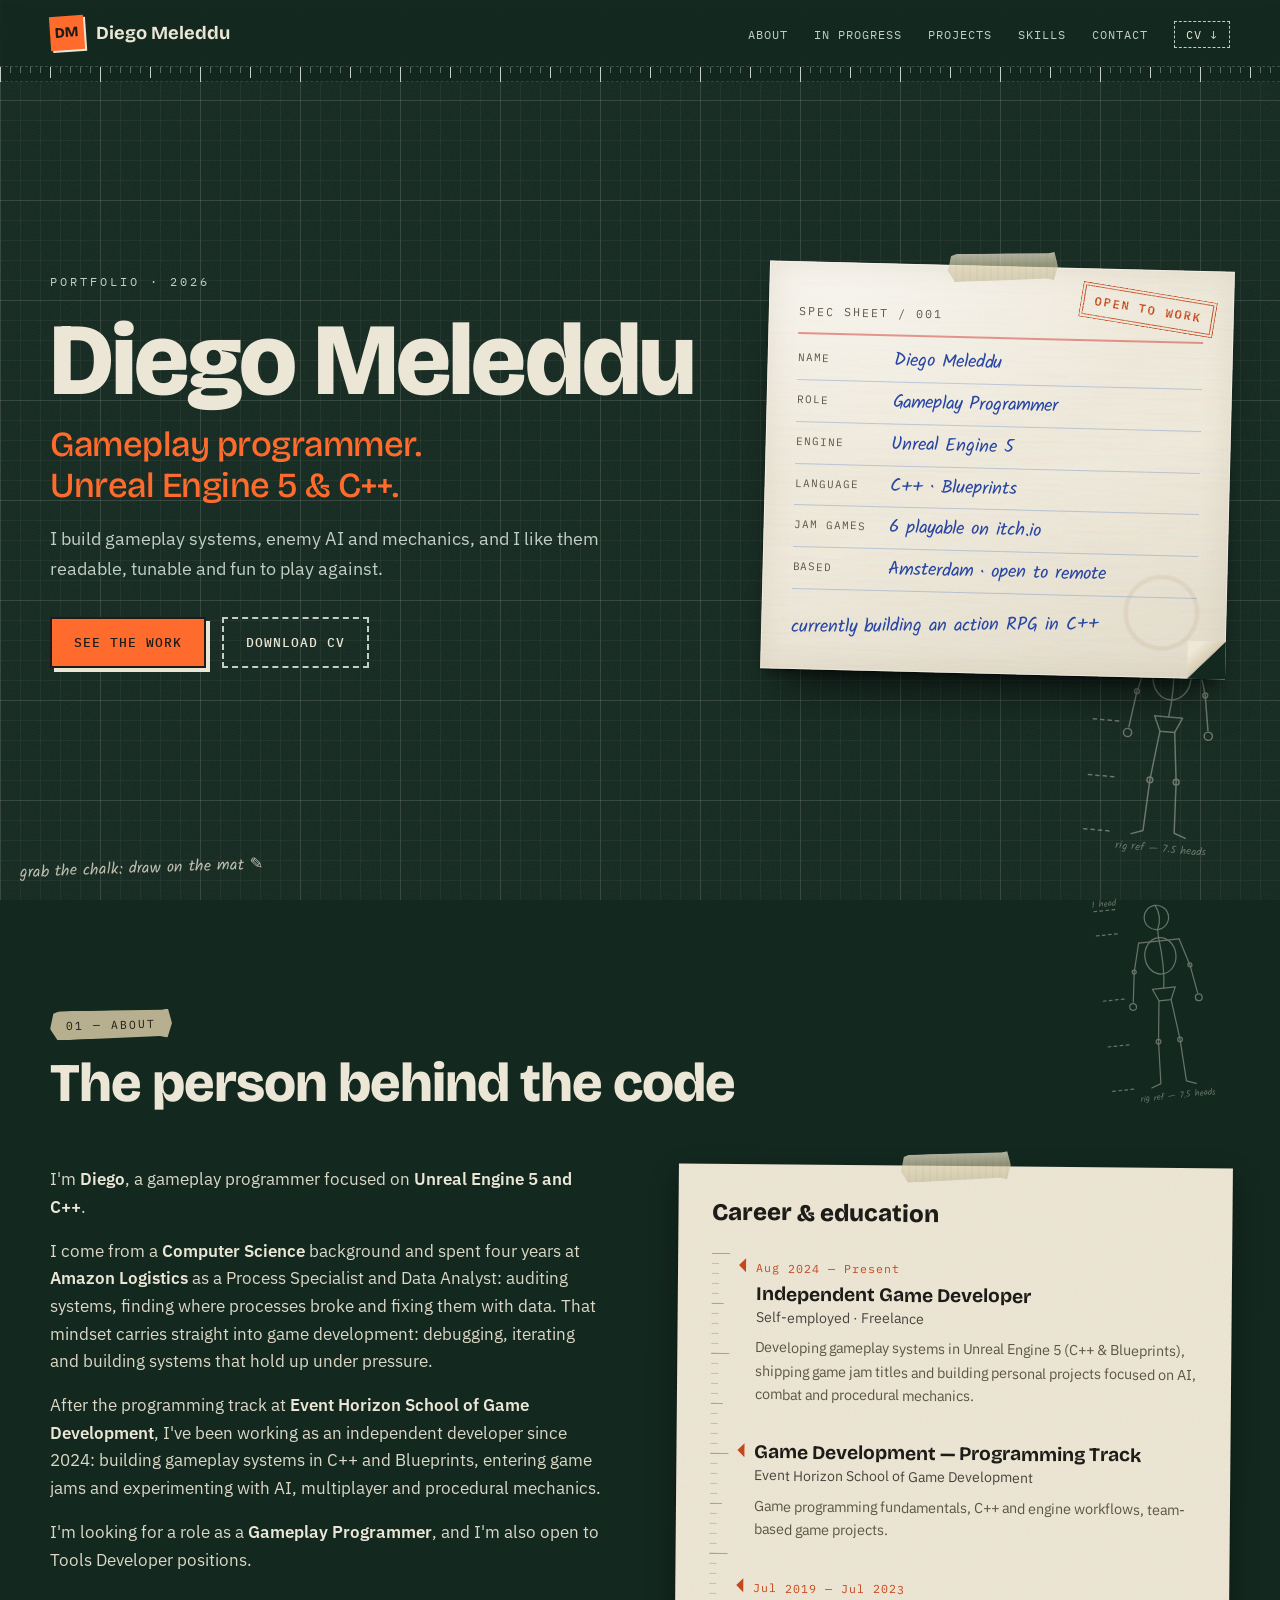
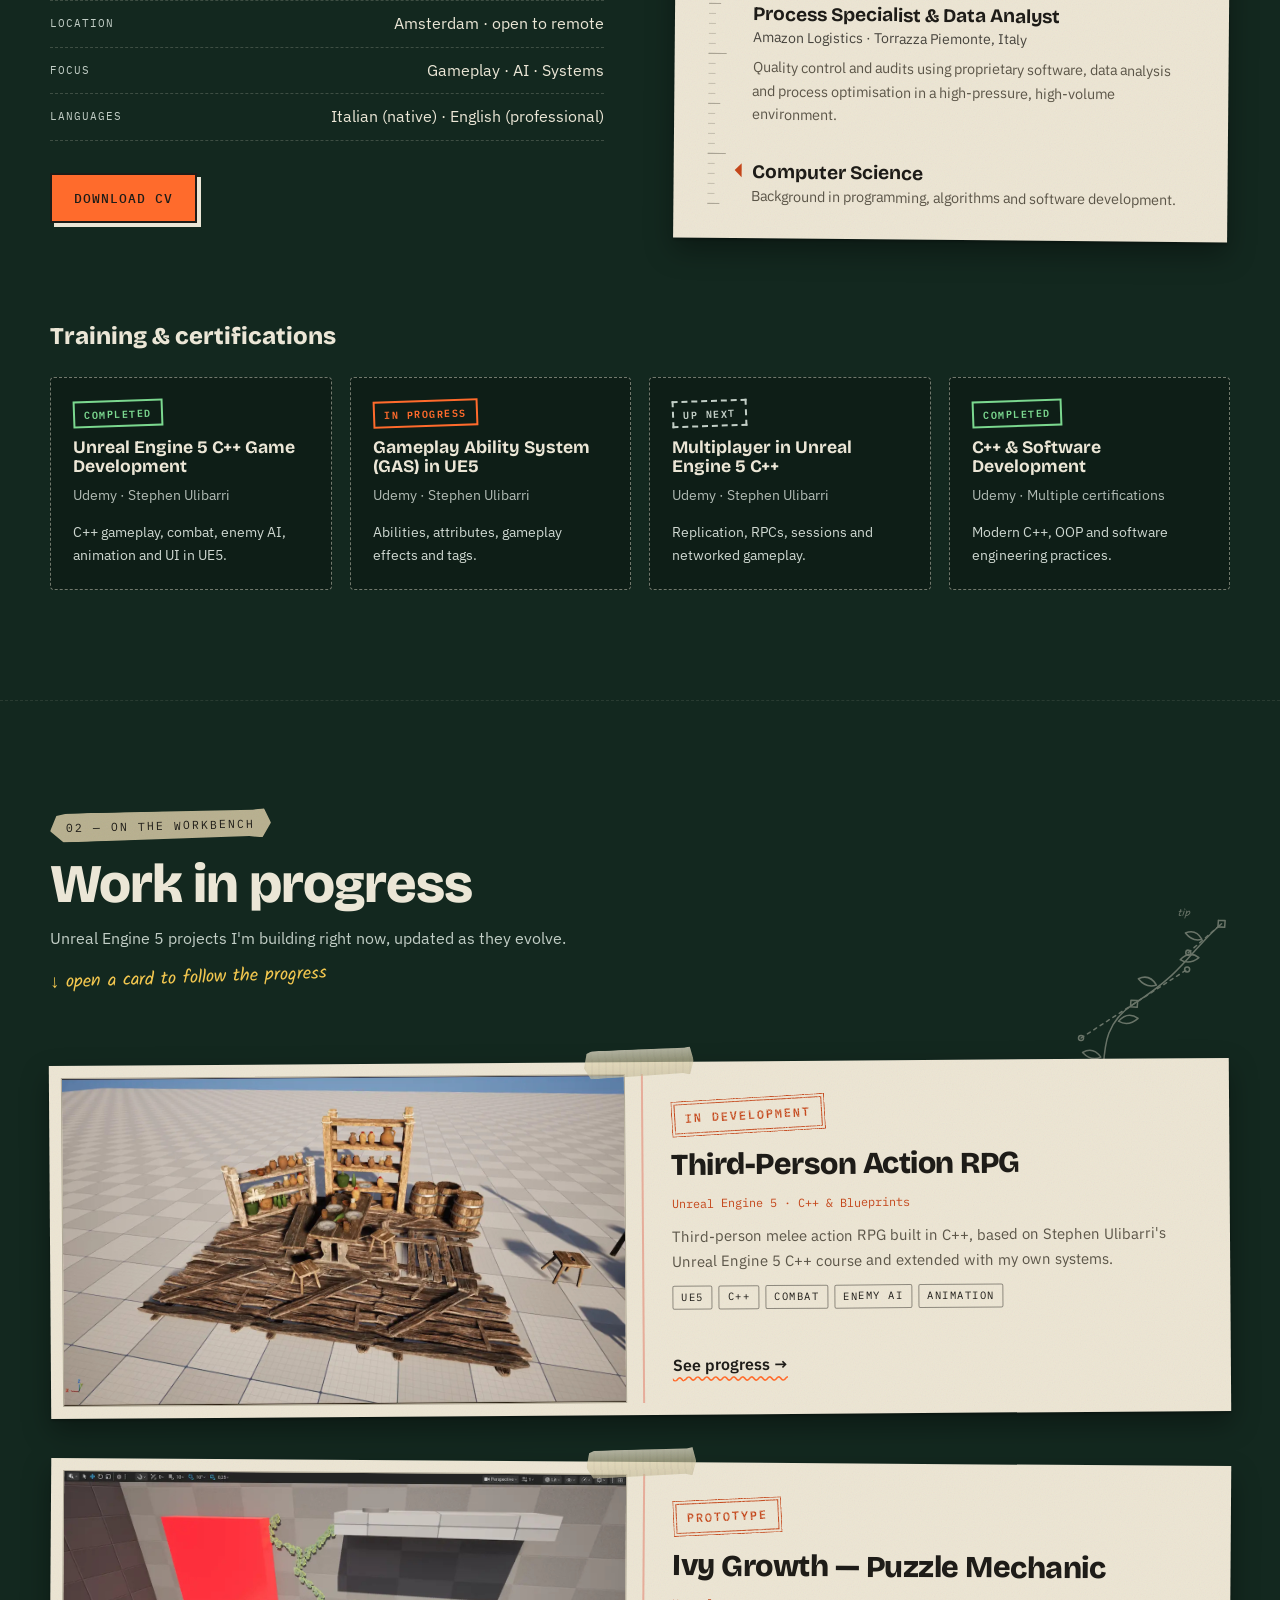
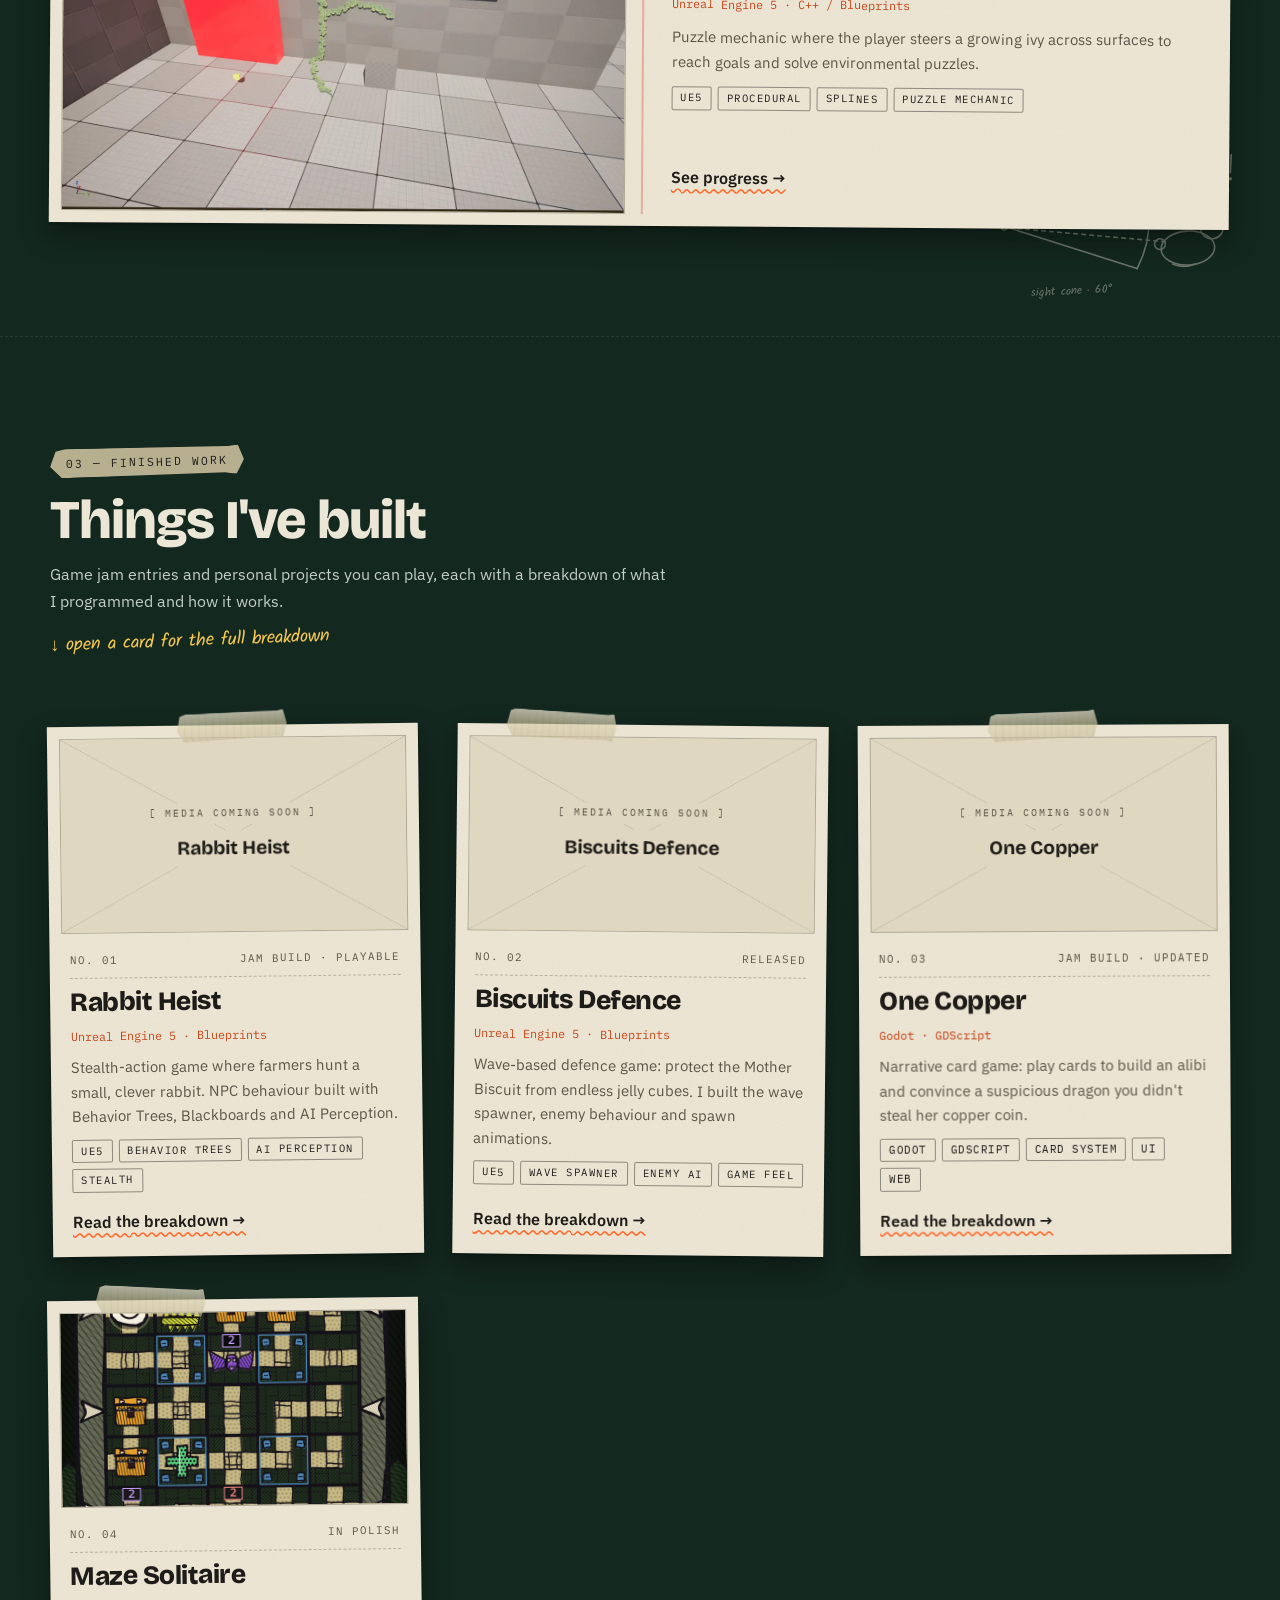
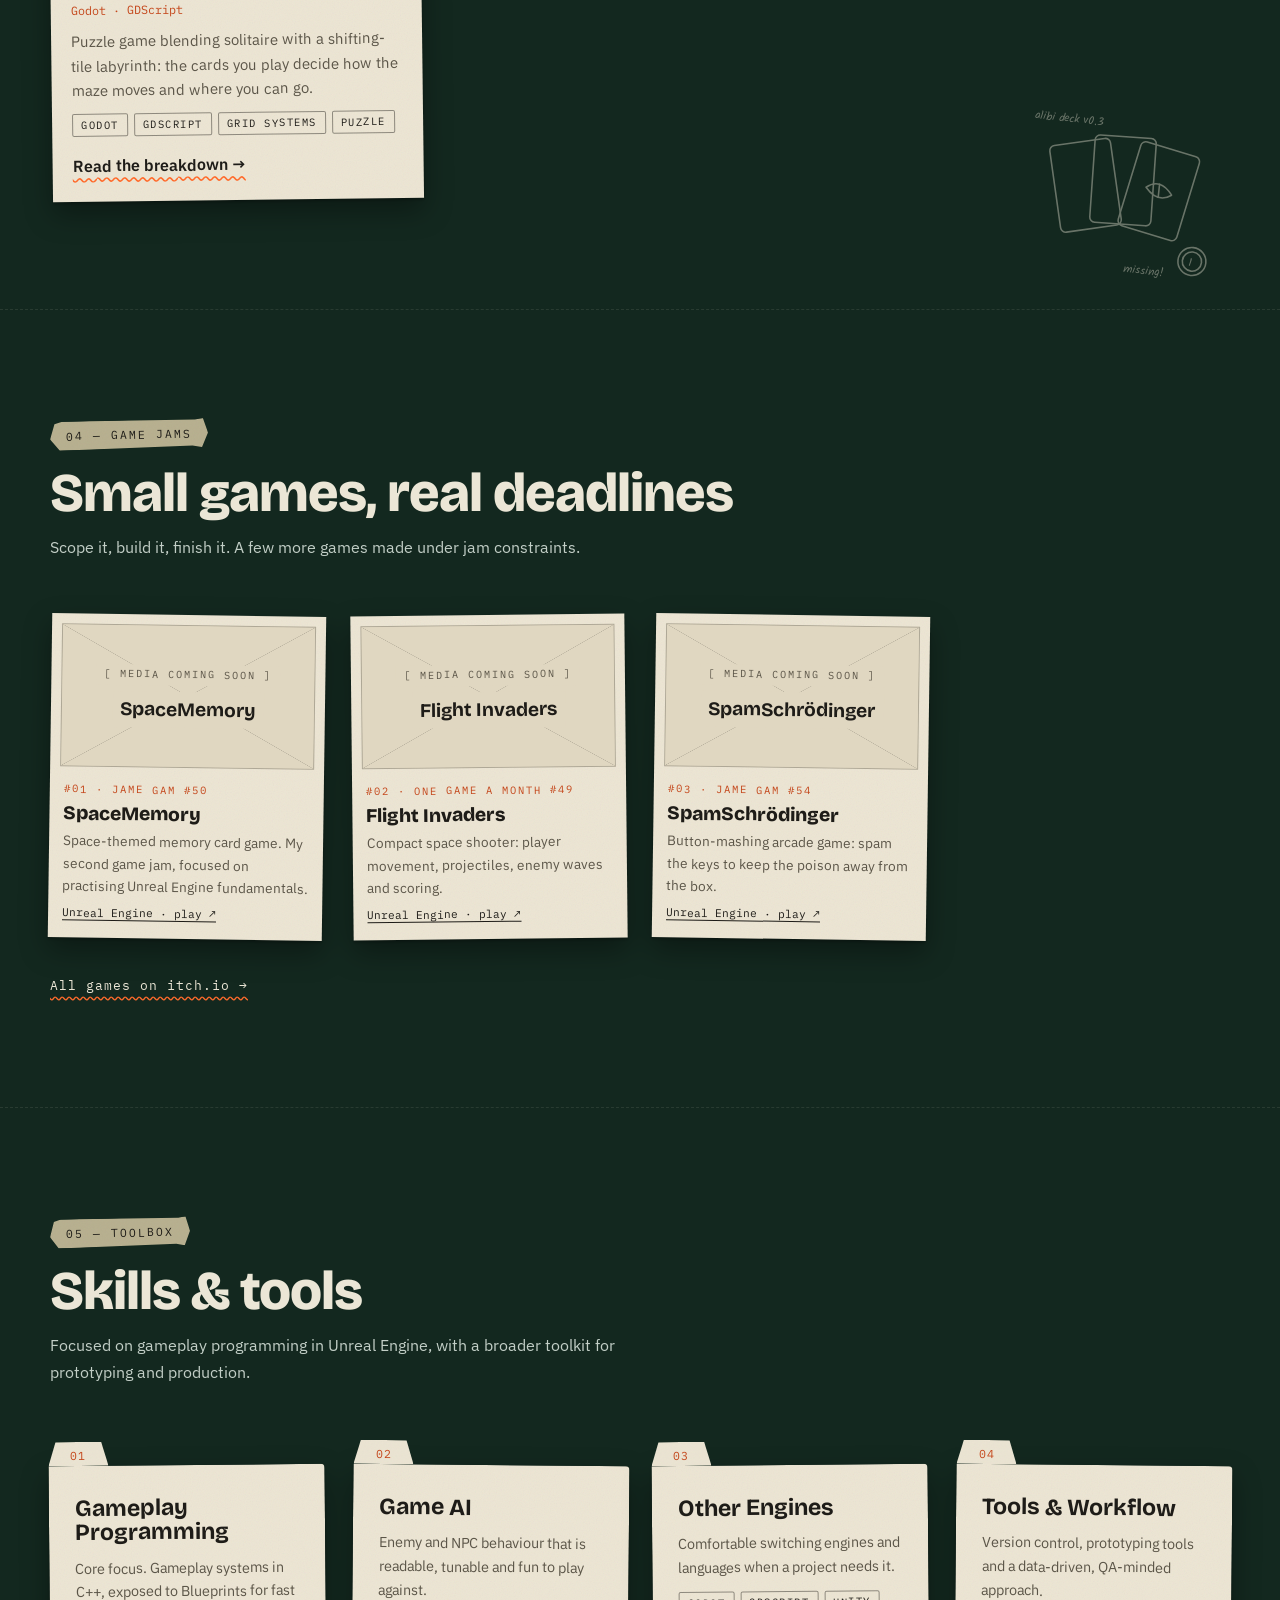
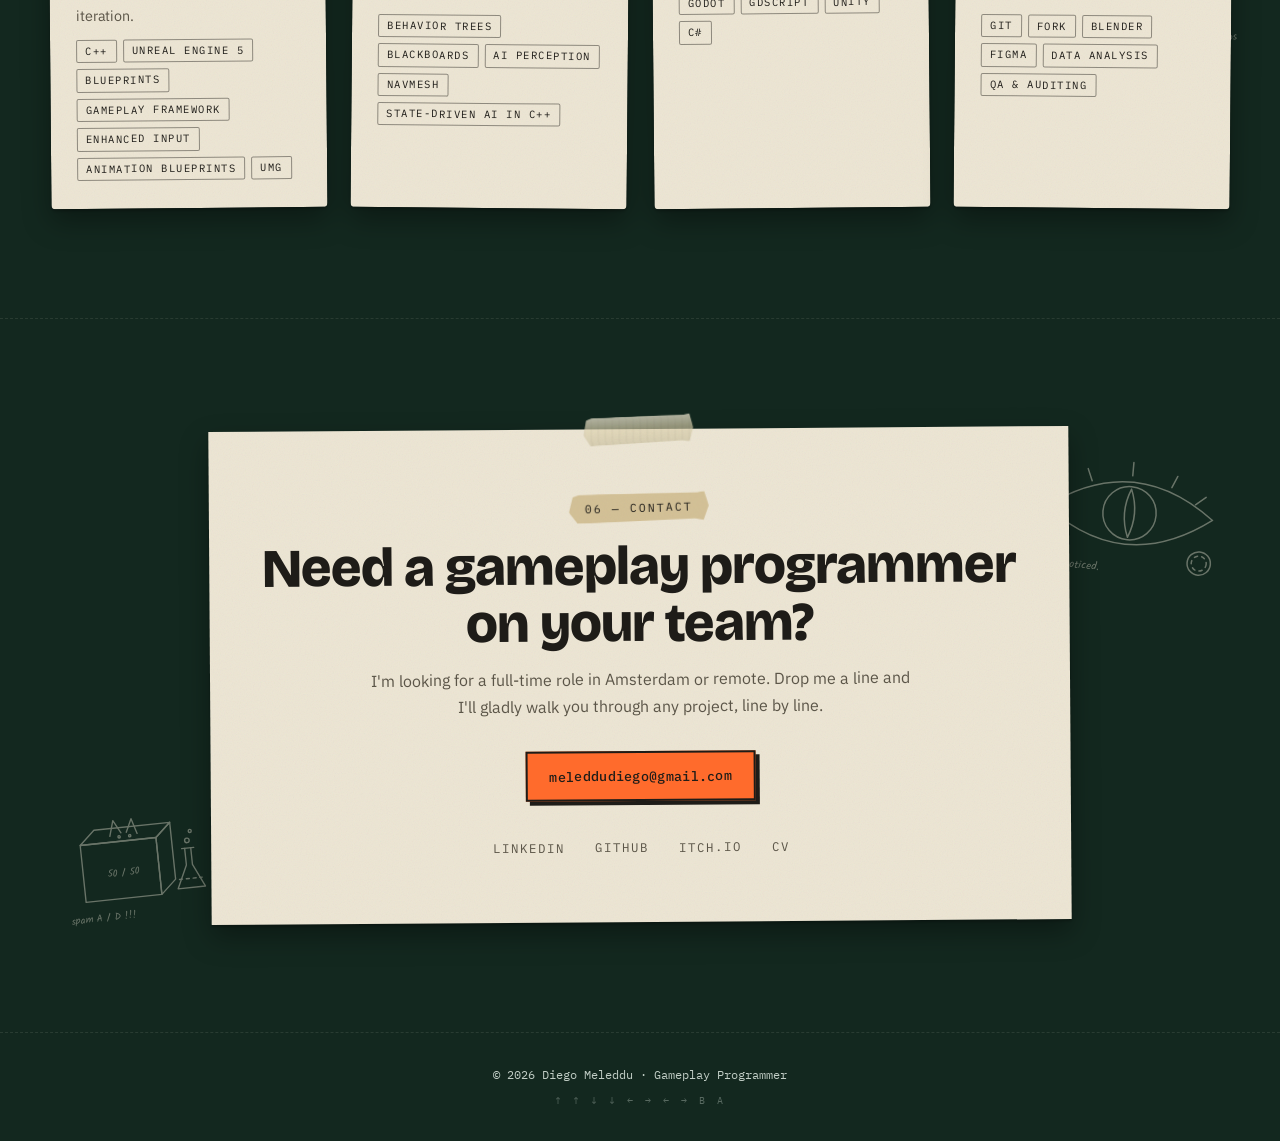
==== commit 71577f63: "Aesthetic changes" ====
--- a/index.html
+++ b/index.html
@@ -19,10 +19,10 @@
     <a href="index.html" class="logo"><span class="logo-mark">DM</span>Diego Meleddu</a>
     <button class="menu-btn" aria-label="Open menu">☰</button>
     <ul class="nav-links">
+      <li><a href="#about">About</a></li>
+      <li><a href="#wip">In progress</a></li>
       <li><a href="#projects">Projects</a></li>
-      <li><a href="#wip">In progress</a></li>
       <li><a href="#skills">Skills</a></li>
-      <li><a href="#about">About</a></li>
       <li><a href="#contact">Contact</a></li>
       <li><a data-cv class="nav-cv">CV ↓</a></li>
     </ul>
@@ -49,7 +49,7 @@
         <dt>Role</dt><dd>Gameplay Programmer</dd>
         <dt>Engine</dt><dd>Unreal Engine 5</dd>
         <dt>Language</dt><dd>C++ · Blueprints</dd>
-        <dt>Shipped</dt><dd><span id="statShipped">0</span> jam games</dd>
+        <dt>Jam games</dt><dd><span id="statShipped">0</span> playable on itch.io</dd>
         <dt>Based</dt><dd>Amsterdam · open to remote</dd>
       </dl>
       <p class="hand-note">currently building an action RPG in C++</p>
@@ -57,63 +57,17 @@
   </div>
 </header>
 
-<section id="projects">
-  <div class="container">
-    <div class="section-head reveal">
-      <span class="label mono">01 — Featured work</span>
-      <h2>Things I've shipped</h2>
-      <p>Playable games with a breakdown of what I built and how it works.</p>
-      <span class="hand-note">↓ open a card for the full breakdown</span>
-    </div>
-    <div class="cards-grid" id="featuredGrid"></div>
-  </div>
-</section>
-
-<section id="wip">
-  <div class="container">
-    <div class="section-head reveal">
-      <span class="label mono">02 — On the workbench</span>
-      <h2>Work in progress</h2>
-      <p>Unreal Engine 5 projects I'm building right now, updated as they evolve.</p>
-    </div>
-    <div class="wip-list" id="wipList"></div>
-  </div>
-</section>
-
-<section id="jams">
-  <div class="container">
-    <div class="section-head reveal">
-      <span class="label mono">03 — Game jams</span>
-      <h2>Small games, real deadlines</h2>
-      <p>Scope it, build it, ship it. A few more games made under jam constraints.</p>
-    </div>
-    <div class="jams-grid" id="jamsGrid"></div>
-    <a class="link-more mono" data-link="itch">All games on itch.io →</a>
-  </div>
-</section>
-
-<section id="skills">
-  <div class="container">
-    <div class="section-head reveal">
-      <span class="label mono">04 — Toolbox</span>
-      <h2>Skills &amp; tools</h2>
-      <p>Focused on gameplay programming in Unreal Engine, with a broader toolkit for prototyping and production.</p>
-    </div>
-    <div class="skills-grid" id="skillsGrid"></div>
-  </div>
-</section>
-
 <section id="about">
   <div class="container">
     <div class="section-head reveal">
-      <span class="label mono">05 — About</span>
+      <span class="label mono">01 — About</span>
       <h2>The person behind the code</h2>
     </div>
     <div class="about-grid">
       <div class="about-text reveal">
         <p>I'm <strong>Diego</strong>, a gameplay programmer focused on <strong>Unreal Engine 5 and C++</strong>.</p>
         <p>I come from a <strong>Computer Science</strong> background and spent four years at <strong>Amazon Logistics</strong> as a Process Specialist and Data Analyst: auditing systems, finding where processes broke and fixing them with data. That mindset carries straight into game development: debugging, iterating and building systems that hold up under pressure.</p>
-        <p>After the programming track at <strong>Event Horizon School of Game Development</strong>, I've been working as an independent developer since 2024: shipping game jam titles, building gameplay systems in C++ and Blueprints, and experimenting with AI, multiplayer and procedural mechanics.</p>
+        <p>After the programming track at <strong>Event Horizon School of Game Development</strong>, I've been working as an independent developer since 2024: building gameplay systems in C++ and Blueprints, entering game jams and experimenting with AI, multiplayer and procedural mechanics.</p>
         <p>I'm looking for a role as a <strong>Gameplay Programmer</strong>, and I'm also open to Tools Developer positions.</p>
         <ul class="facts">
           <li><span>Location</span><span>Amsterdam · open to remote</span></li>
@@ -122,7 +76,7 @@
         </ul>
         <a data-cv class="btn btn-primary">Download CV</a>
       </div>
-      <div class="reveal">
+      <div class="cv-sheet paper taped reveal">
         <h3 class="sub-title">Career &amp; education</h3>
         <div class="timeline" id="timeline"></div>
       </div>
@@ -134,12 +88,59 @@
   </div>
 </section>
 
+<section id="wip">
+  <div class="container">
+    <div class="section-head reveal">
+      <span class="label mono">02 — On the workbench</span>
+      <h2>Work in progress</h2>
+      <p>Unreal Engine 5 projects I'm building right now, updated as they evolve.</p>
+      <span class="hand-note">↓ open a card to follow the progress</span>
+    </div>
+    <div class="wip-list" id="wipList"></div>
+  </div>
+</section>
+
+<section id="projects">
+  <div class="container">
+    <div class="section-head reveal">
+      <span class="label mono">03 — Finished work</span>
+      <h2>Things I've built</h2>
+      <p>Game jam entries and personal projects you can play, each with a breakdown of what I programmed and how it works.</p>
+      <span class="hand-note">↓ open a card for the full breakdown</span>
+    </div>
+    <div class="cards-grid" id="featuredGrid"></div>
+  </div>
+</section>
+
+<section id="jams">
+  <div class="container">
+    <div class="section-head reveal">
+      <span class="label mono">04 — Game jams</span>
+      <h2>Small games, real deadlines</h2>
+      <p>Scope it, build it, finish it. A few more games made under jam constraints.</p>
+    </div>
+    <div class="jams-grid" id="jamsGrid"></div>
+    <a class="link-more mono" data-link="itch">All games on itch.io →</a>
+  </div>
+</section>
+
+<section id="skills">
+  <div class="container">
+    <div class="section-head reveal">
+      <span class="label mono">05 — Toolbox</span>
+      <h2>Skills &amp; tools</h2>
+      <p>Focused on gameplay programming in Unreal Engine, with a broader toolkit for prototyping and production.</p>
+    </div>
+    <div class="skills-grid" id="skillsGrid"></div>
+  </div>
+</section>
+
 <section id="contact">
   <div class="container">
     <div class="contact-box paper taped reveal">
       <span class="label mono">06 — Contact</span>
-      <h2>Let's build something playable.</h2>
-      <p>Looking for a gameplay programmer for your team? I'm available for full-time roles in Amsterdam or remote.</p>
+      <h2>Need a gameplay programmer on your team?</h2>
+      <p>I'm looking for a full-time role in Amsterdam or remote. Drop me a line and I'll gladly walk you through any project, line by line.</p>
       <a data-email class="btn btn-primary"></a>
       <div class="social-row mono">
         <a data-link="linkedin">LinkedIn</a>
@@ -152,11 +153,12 @@
 </section>
 
 <footer>
-  <div class="container mono">© <span data-year></span> Diego Meleddu · Built by hand, no templates</div>
+  <div class="container mono">© <span data-year></span> Diego Meleddu · Gameplay Programmer</div>
 </footer>
 
 <script src="data.js"></script>
 <script src="app.js"></script>
+<script src="asset/extras.js"></script>
 <script>
   const STATUS_LABEL = { completed: "Completed", progress: "In progress", planned: "Up next" };
   const num = i => String(i + 1).padStart(2, "0");
@@ -203,8 +205,8 @@
   document.getElementById("jamsGrid").innerHTML = JAMS.map(jamHTML).join("");
 
   document.getElementById("skillsGrid").innerHTML = SKILLS.map((s, i) => `
-    <div class="skill-group reveal">
-      <span class="skill-idx mono">${num(i)} /</span>
+    <div class="skill-group paper reveal">
+      <span class="skill-tab mono">${num(i)}</span>
       <h3>${s.group}</h3>
       <p>${s.text}</p>
       ${tagsHTML(s.items)}
@@ -227,7 +229,7 @@
     </div>`).join("");
 
   document.getElementById("statShipped").textContent =
-    PROJECTS.filter(p => p.type === "featured" && p.status.startsWith("Released")).length + JAMS.length;
+    PROJECTS.filter(p => p.links && p.links.itch).length + JAMS.length;
 
   applySiteLinks();
   initNav();
--- a/style.css
+++ b/style.css
@@ -1,4 +1,4 @@
-﻿:root {
+:root {
   --mat: #13281f;
   --mat-line: rgba(235, 230, 214, .05);
   --mat-line-strong: rgba(235, 230, 214, .1);
@@ -342,4 +342,197 @@
   section { padding: 80px 0; }
   .project-nav { grid-template-columns: 1fr; }
   .project-nav a:last-child { text-align: left; }
-}+}
+/* ================= EXTRAS ================= */
+html { scroll-padding-top: 96px; }
+section, .hero { position: relative; }
+.container { position: relative; z-index: 1; }
+
+/* Background doodles */
+.doodle { position: absolute; z-index: 0; color: var(--chalk); opacity: .22; pointer-events: none; }
+.doodle svg { width: 100%; height: auto; overflow: visible; }
+.doodle svg * { stroke-dasharray: 1; stroke-dashoffset: 1; transition: stroke-dashoffset 1.6s ease; }
+.doodle.drawn svg * { stroke-dashoffset: 0; }
+.doodle svg .dash { stroke-dasharray: 4 5; stroke-dashoffset: 0; opacity: 0; transition: opacity 1s ease; }
+.doodle svg text {
+  font-family: var(--font-hand); font-size: 13px; fill: currentColor; stroke: none;
+  stroke-dasharray: none; opacity: 0; transition: opacity 1s ease;
+}
+.doodle.drawn svg .dash, .doodle.drawn svg text { opacity: 1; }
+
+/* Fixed workbench ruler */
+.ruler {
+  position: fixed; top: 66px; z-index: 90; height: 16px; opacity: 1;
+  background-color: rgba(19, 40, 31, .92);
+  border-bottom: 1px dashed rgba(235, 230, 214, .15);
+}
+.ruler-mark { position: absolute; top: 0; left: 0; width: 1px; height: 16px; background: var(--orange); opacity: 0; transition: opacity .3s; }
+.ruler-mark.on { opacity: 1; }
+.ruler-read {
+  position: absolute; top: 19px; left: 6px; padding: 1px 6px; white-space: nowrap;
+  font-size: .62rem; letter-spacing: 1px; color: var(--orange); background: rgba(19, 40, 31, .92);
+}
+.ruler-mark.flip .ruler-read { left: auto; right: 6px; }
+
+/* Draggable spec card */
+.spec-card { transition: rotate .2s ease, box-shadow .2s ease; }
+.spec-card .hand-note.drag-hint {
+  position: absolute; right: 8px; bottom: -42px; margin: 0;
+  font-size: 1rem; rotate: -3deg; color: var(--yellow); pointer-events: none;
+}
+
+/* Konami easter egg */
+.p2-note {
+  position: fixed; right: 24px; bottom: 24px; z-index: 200; width: 290px; padding: 24px 22px 18px;
+  background: var(--yellow); color: var(--ink); box-shadow: var(--shadow-lift); rotate: -2deg;
+  font-family: var(--font-hand); font-size: 1.1rem; line-height: 1.4;
+  animation: p2-in .5s cubic-bezier(.2, 1.4, .4, 1);
+}
+.p2-note .stamp { margin-bottom: 10px; font-size: .68rem; rotate: -6deg; }
+.p2-note a { text-decoration: underline; text-underline-offset: 3px; }
+.p2-note button { position: absolute; top: 4px; right: 10px; background: none; border: 0; font-size: 1.4rem; color: var(--ink); cursor: pointer; }
+@keyframes p2-in { from { opacity: 0; translate: 0 40px; rotate: 6deg; } }
+.konami-hint { display: block; margin-top: 8px; font-size: .62rem; letter-spacing: 3px; opacity: .4; }
+
+@media (max-width: 900px) { .doodle { display: none; } }
+@media (hover: none), (max-width: 820px) { .ruler { display: none; } }
+@media (prefers-reduced-motion: reduce) {
+  .doodle svg * { transition: none !important; stroke-dashoffset: 0 !important; }
+  .doodle svg .dash, .doodle svg text { opacity: 1; }
+}
+/* ================= V3 UPDATES ================= */
+:root {
+  --chalk-muted: #c2cec6;
+  --paper-fibers: url("data:image/svg+xml,%3Csvg xmlns='http://www.w3.org/2000/svg' width='300' height='300'%3E%3Cfilter id='f'%3E%3CfeTurbulence type='fractalNoise' baseFrequency='.012 .35' numOctaves='2' seed='7'/%3E%3C/filter%3E%3Crect width='100%25' height='100%25' filter='url(%23f)' opacity='.08'/%3E%3C/svg%3E");
+  --ink-mask: url("data:image/svg+xml,%3Csvg xmlns='http://www.w3.org/2000/svg' width='180' height='180'%3E%3Cfilter id='i'%3E%3CfeTurbulence type='fractalNoise' baseFrequency='.9' numOctaves='2' seed='4'/%3E%3CfeColorMatrix values='0 0 0 0 0 0 0 0 0 0 0 0 0 0 0 0 0 0 -2.4 2.1'/%3E%3C/filter%3E%3Crect width='100%25' height='100%25' filter='url(%23i)'/%3E%3C/svg%3E");
+}
+
+/* Semi-transparent tape with sheen */
+.taped::before {
+  background-color: rgba(222, 210, 172, .62);
+  background-image:
+    linear-gradient(180deg, rgba(255, 255, 255, .3), rgba(255, 255, 255, 0) 45%, rgba(0, 0, 0, .06)),
+    repeating-linear-gradient(90deg, rgba(0, 0, 0, .025) 0 2px, transparent 2px 7px),
+    var(--noise);
+}
+
+/* Rubber stamps with uneven ink */
+.stamp {
+  outline: none;
+  border: 4px double currentColor;
+  -webkit-mask-image: var(--ink-mask);
+  mask-image: var(--ink-mask);
+  -webkit-mask-size: 180px;
+  mask-size: 180px;
+}
+
+/* Realistic index card */
+.spec-card {
+  padding: 40px 30px 32px;
+  background-color: #f1ebdc;
+  background-image:
+    radial-gradient(circle at 86% 84%, transparent 0 33px, rgba(140, 95, 45, .09) 34px 37px, transparent 39px),
+    radial-gradient(120% 90% at 15% 0%, rgba(255, 255, 255, .55), transparent 60%),
+    linear-gradient(160deg, transparent 55%, rgba(120, 100, 60, .1)),
+    var(--paper-fibers),
+    var(--noise);
+  box-shadow:
+    inset 0 0 0 1px rgba(255, 255, 255, .4),
+    inset 0 0 30px rgba(120, 100, 60, .12),
+    0 1px 1px rgba(0, 0, 0, .35),
+    0 10px 14px -6px rgba(0, 0, 0, .45),
+    0 34px 50px -24px rgba(0, 0, 0, .7);
+}
+.spec-card::after {
+  content: ""; position: absolute; right: 0; bottom: 0; width: 38px; height: 38px; pointer-events: none;
+  background: linear-gradient(315deg, var(--mat) 0 49%, rgba(0, 0, 0, .25) 50%, #d8ceb5 52%, #efe8d8 80%);
+}
+.spec-title { padding-bottom: 12px; margin-bottom: 4px; border-bottom: 2px solid rgba(214, 74, 66, .55); }
+.spec-list dt, .spec-list dd { border-bottom: 1px solid rgba(70, 110, 190, .3); }
+.spec-list dd { font-family: var(--font-hand); font-size: 1.15rem; font-weight: 400; line-height: 1.35; color: var(--pen); }
+
+/* Brighter text on the mat */
+.section-head p, .hero-lead { color: var(--chalk-muted); }
+.about-text p { color: #dcd7c6; font-size: 1.05rem; }
+.facts li { font-size: .97rem; }
+
+/* About: career timeline on a CV sheet */
+.cv-sheet { padding: 36px 34px 30px; rotate: .5deg; align-self: start; }
+.cv-sheet .sub-title { color: var(--ink); }
+.cv-sheet .timeline::before {
+  opacity: .45;
+  background-image:
+    linear-gradient(var(--ink-muted) 1px, transparent 1px),
+    linear-gradient(var(--ink-muted) 1px, transparent 1px),
+    linear-gradient(rgba(91, 85, 72, .6) 1px, transparent 1px);
+}
+.cv-sheet .tl-item::before { border-right-color: var(--orange-ink); }
+.cv-sheet .tl-when { color: var(--orange-ink); }
+.cv-sheet .tl-item h4 { color: var(--ink); }
+.cv-sheet .tl-org { color: var(--ink); opacity: .8; }
+.cv-sheet .tl-item p { color: var(--ink-muted); }
+
+/* Courses: stronger contrast */
+.course { background: rgba(0, 0, 0, .25); border-color: rgba(235, 230, 214, .45); }
+.course p, .course .tl-org { color: #cfd8d1; }
+
+/* Skills: paper folders with a tab */
+.skills-grid { gap: 48px 26px; padding-top: 26px; }
+.skills-grid > :nth-child(odd) { rotate: -.5deg; }
+.skills-grid > :nth-child(even) { rotate: .5deg; }
+.skill-group.paper { border: 0; border-radius: 0 4px 4px 4px; padding: 30px 26px 28px; background-color: var(--paper); background-image: var(--noise); }
+.skill-group.paper:hover { rotate: 0deg; translate: 0 -4px; box-shadow: var(--shadow-lift); }
+.skill-tab {
+  position: absolute; top: -24px; left: 0; height: 24px; padding: 4px 22px 0;
+  font-size: .72rem; letter-spacing: 1px; color: var(--orange-ink);
+  background-color: var(--paper); background-image: var(--noise);
+  clip-path: polygon(0 100%, 12% 0, 88% 0, 100% 100%);
+}
+.skill-group.paper h3 { color: var(--ink); font-size: 1.45rem; }
+.skill-group.paper p { color: var(--ink-muted); }
+.skill-group.paper .tags span { border-color: rgba(30, 28, 24, .45); color: var(--ink); }
+
+/* ================= V4: MORE DOODLES + CHALK ================= */
+@media (max-width: 1400px) { .doodle-wide { display: none; } }
+
+/* Chalk drawing layer (fixed, behind the content) */
+.chalk-layer { position: fixed; inset: 0; width: 100%; height: 100%; z-index: 0; pointer-events: none; }
+body.can-draw {
+  cursor: url("data:image/svg+xml,%3Csvg xmlns='http://www.w3.org/2000/svg' width='22' height='22'%3E%3Ccircle cx='5' cy='5' r='3.5' fill='%23f4eede' stroke='%231e1c18' stroke-width='1'/%3E%3Cpath d='M8 8 L19 19' stroke='%23f4eede' stroke-width='4' stroke-linecap='round'/%3E%3C/svg%3E") 5 5, crosshair;
+}
+body.is-drawing, body.is-drawing * { cursor: url("data:image/svg+xml,%3Csvg xmlns='http://www.w3.org/2000/svg' width='22' height='22'%3E%3Ccircle cx='5' cy='5' r='3.5' fill='%23f4eede' stroke='%231e1c18' stroke-width='1'/%3E%3Cpath d='M8 8 L19 19' stroke='%23f4eede' stroke-width='4' stroke-linecap='round'/%3E%3C/svg%3E") 5 5, crosshair; user-select: none; }
+
+.chalk-tools {
+  position: fixed; left: 20px; bottom: 18px; z-index: 80;
+  display: flex; align-items: center; gap: 10px;
+}
+.chalk-tools .hand-note { font-size: 1rem; color: #f4eede; opacity: .75; rotate: -2deg; margin: 0; }
+.chalk-tools button {
+  display: none; padding: 5px 11px; cursor: pointer;
+  font-size: .68rem; letter-spacing: 1px; text-transform: uppercase;
+  color: var(--chalk); background: rgba(19, 40, 31, .85);
+  border: 1.5px dashed rgba(235, 230, 214, .45);
+}
+.chalk-tools button:hover { color: var(--orange); border-color: var(--orange); }
+.chalk-tools.has-strokes button { display: inline-block; }
+.chalk-tools.has-strokes .hand-note { display: none; }
+
+@media (hover: none), (max-width: 820px) { .chalk-tools { display: none; } }
+
+/* ================= V5: READABLE PROJECT PAGES ================= */
+.tl-when:empty, .tl-org:empty { display: none; }
+.project-page .project-lead { color: #e9e3d2; }
+.project-page .project-main { padding: 0; }
+.project-page .block-index { color: var(--orange); }
+.project-page .block h2 { color: var(--chalk); }
+.project-page .block p, .project-page .built-list li { color: #e9e3d2; font-size: 1.04rem; }
+.project-page .built-list li::before { color: var(--orange); }
+.project-page .breakdown-item { background: rgba(0, 0, 0, .22); border: 1px dashed rgba(235, 230, 214, .25); border-left: 3px solid var(--orange); }
+.project-page .breakdown-item h3 { color: var(--chalk); }
+.project-page .gallery figure { background: var(--paper); box-shadow: var(--shadow); }
+.project-page .gallery figcaption { color: var(--ink-muted); }
+
+/* ================= V6: BRIGHTER DOODLES ================= */
+.doodle { opacity: .4; }
+.doodle svg { stroke-width: 1.8; }
+
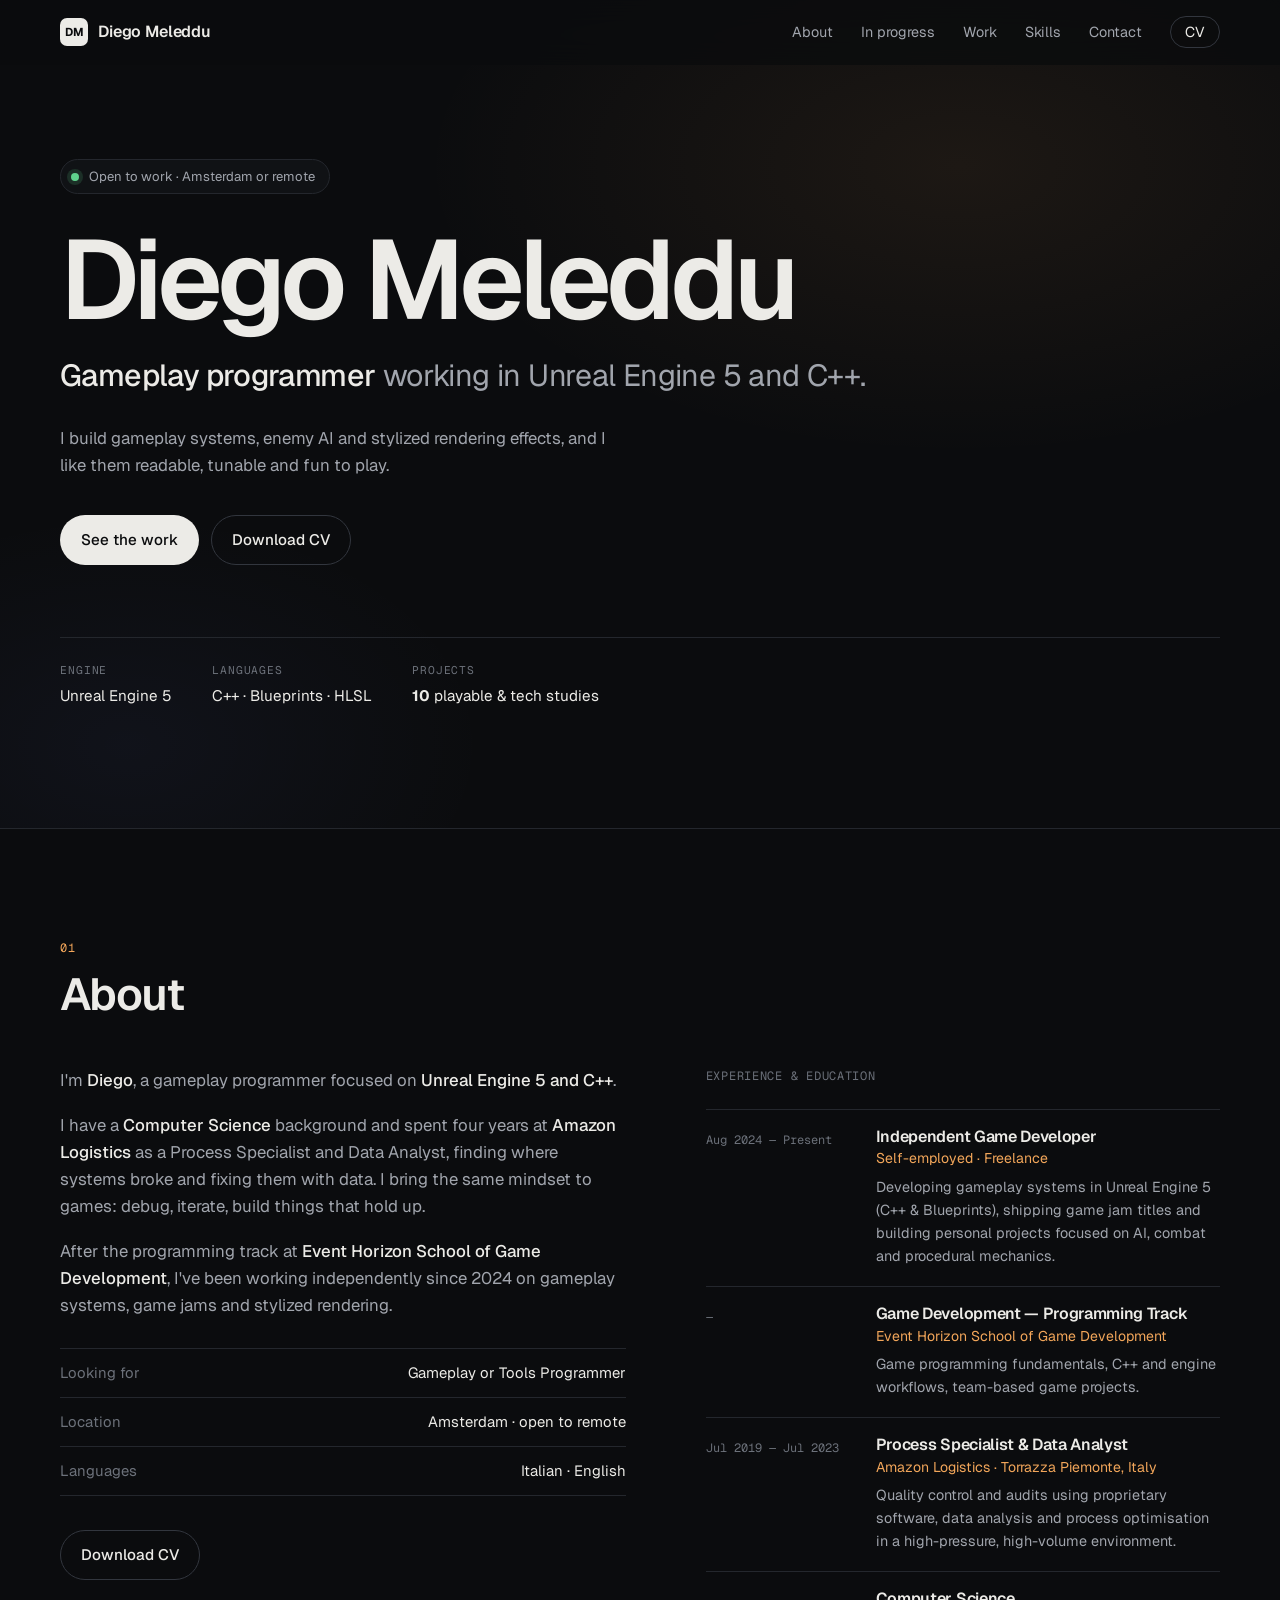
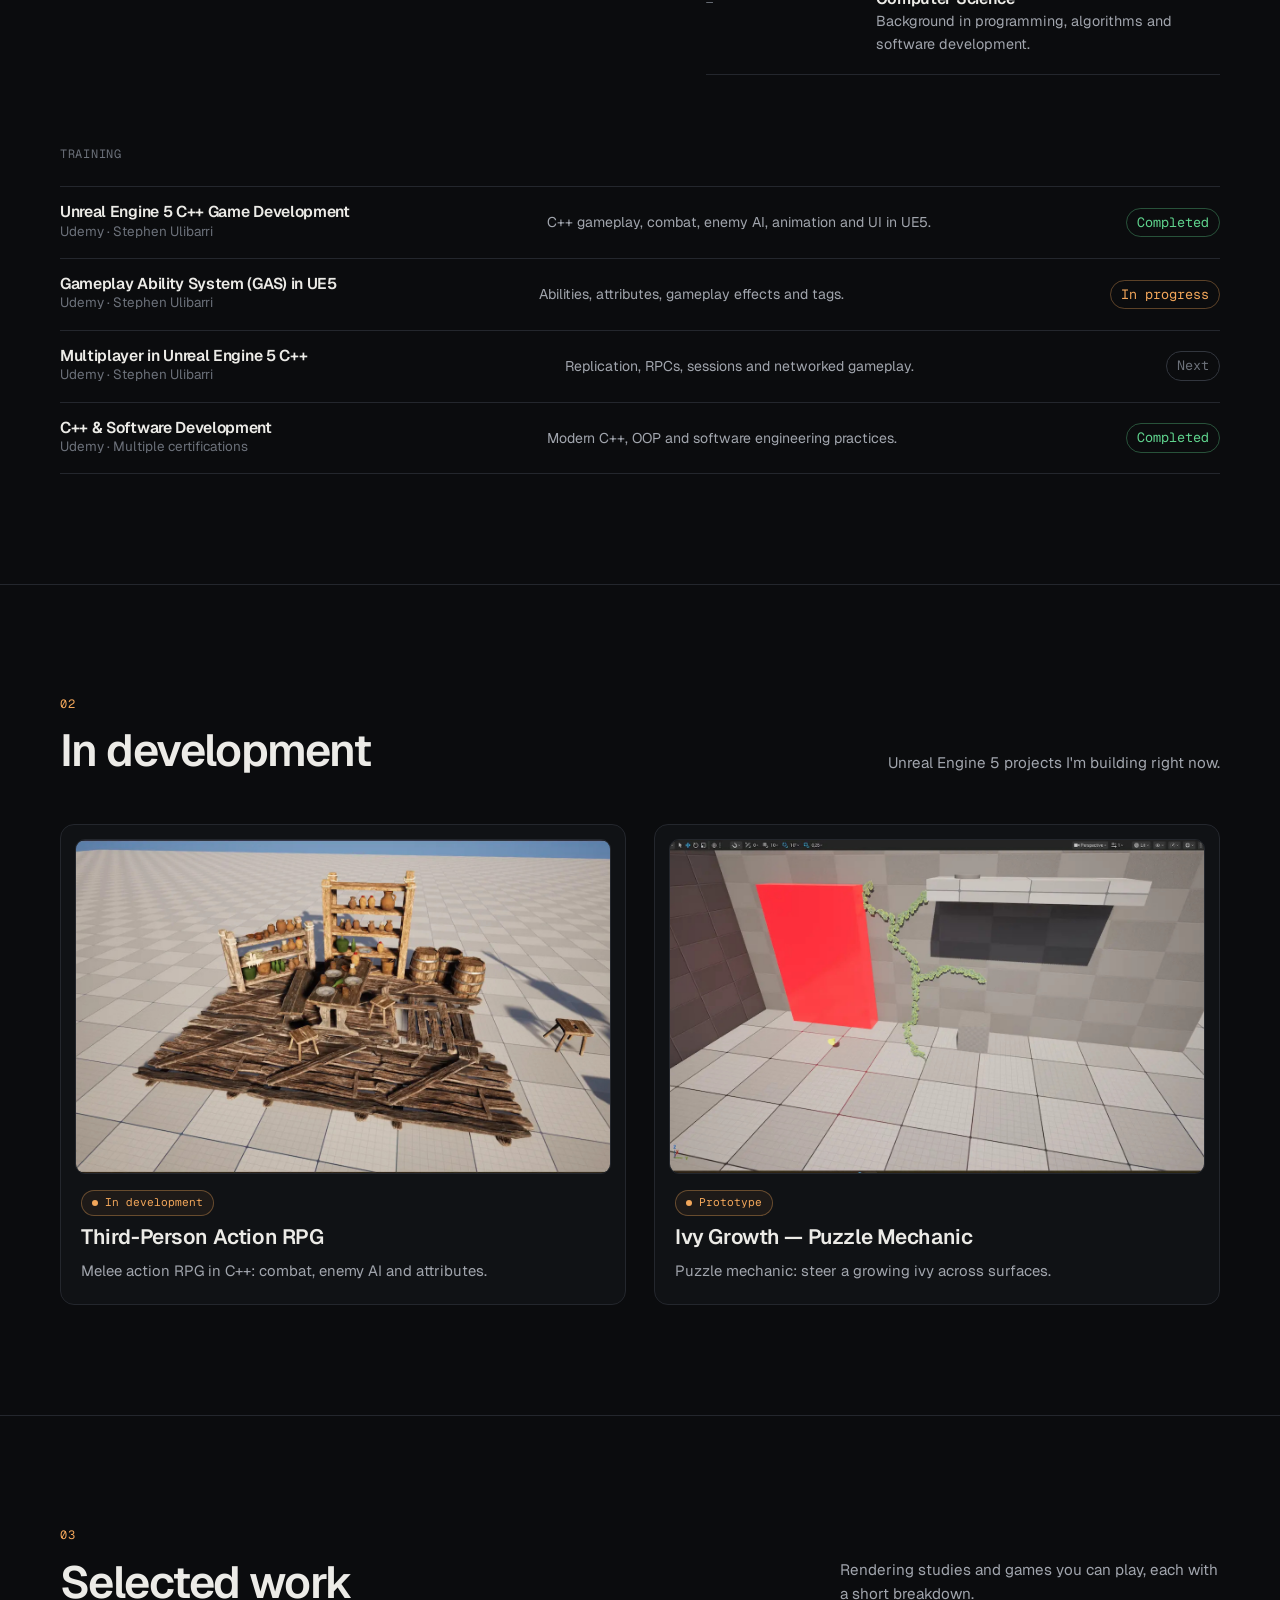
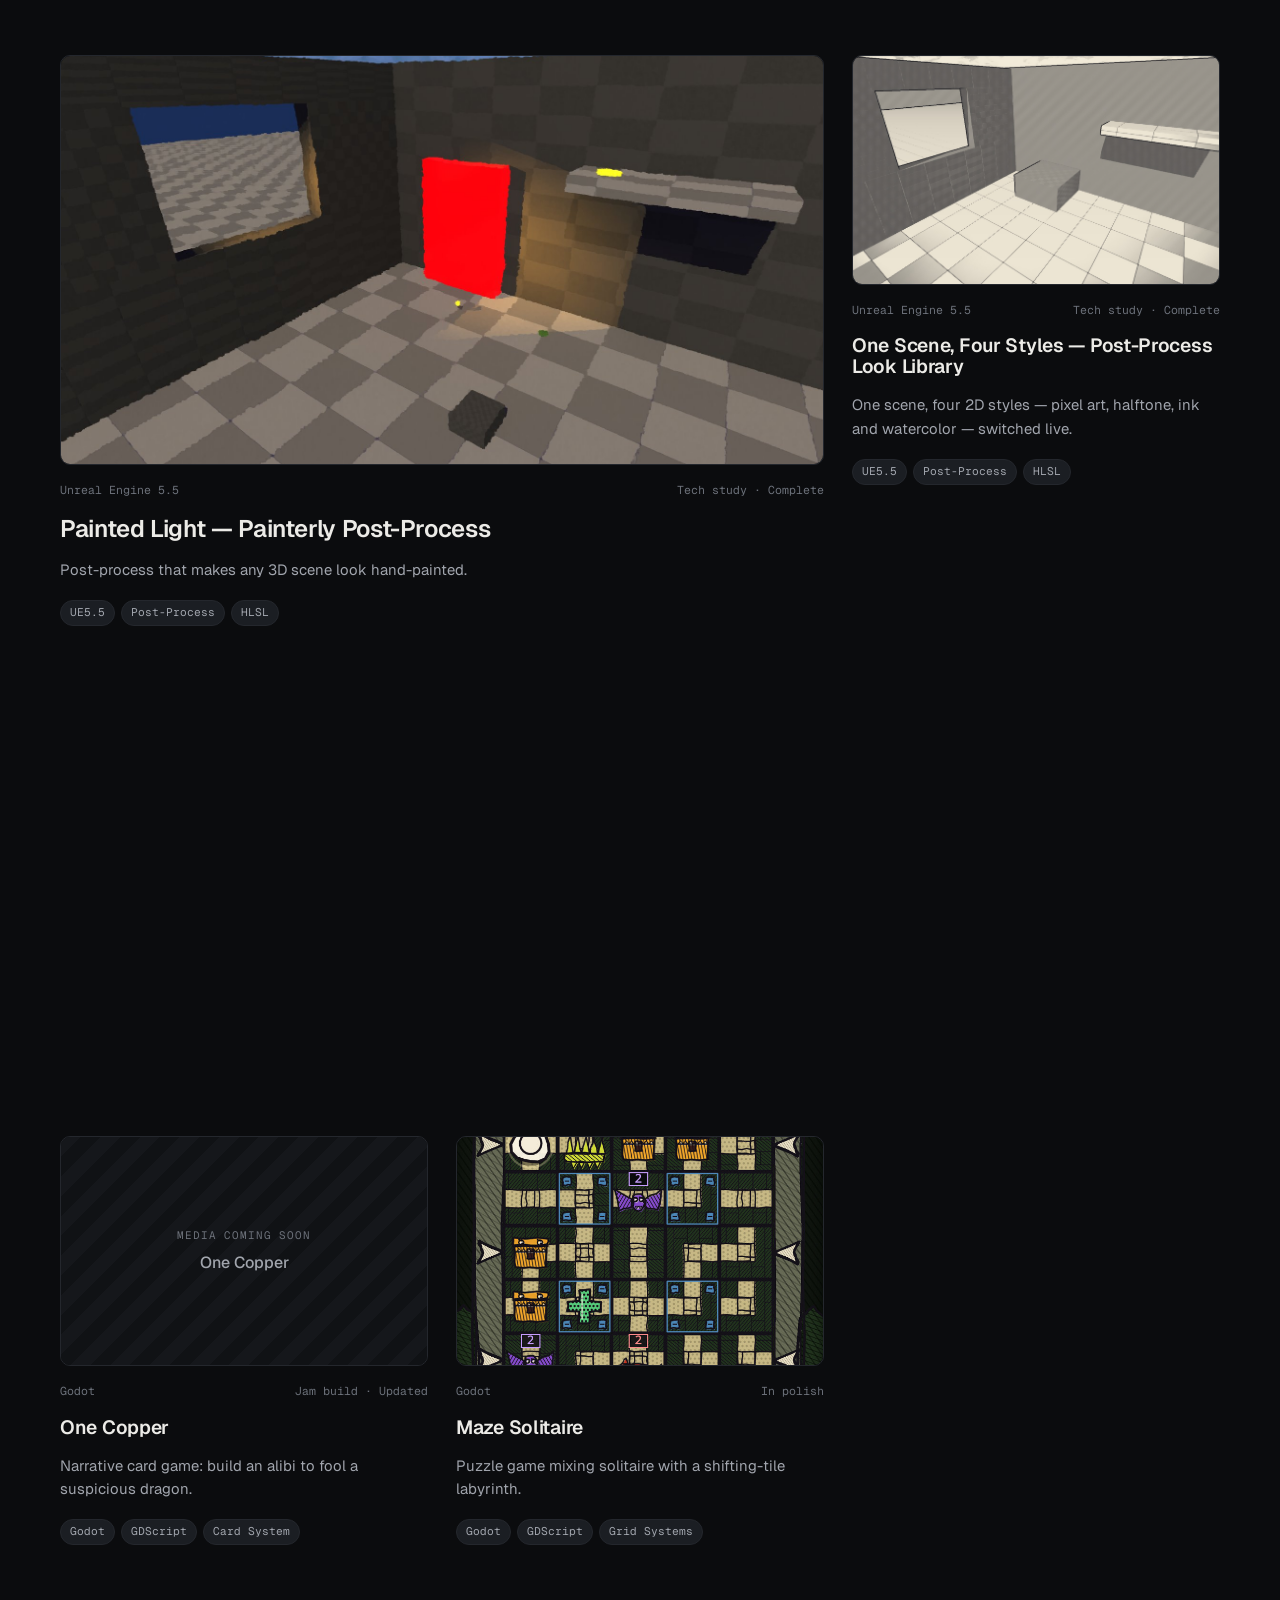
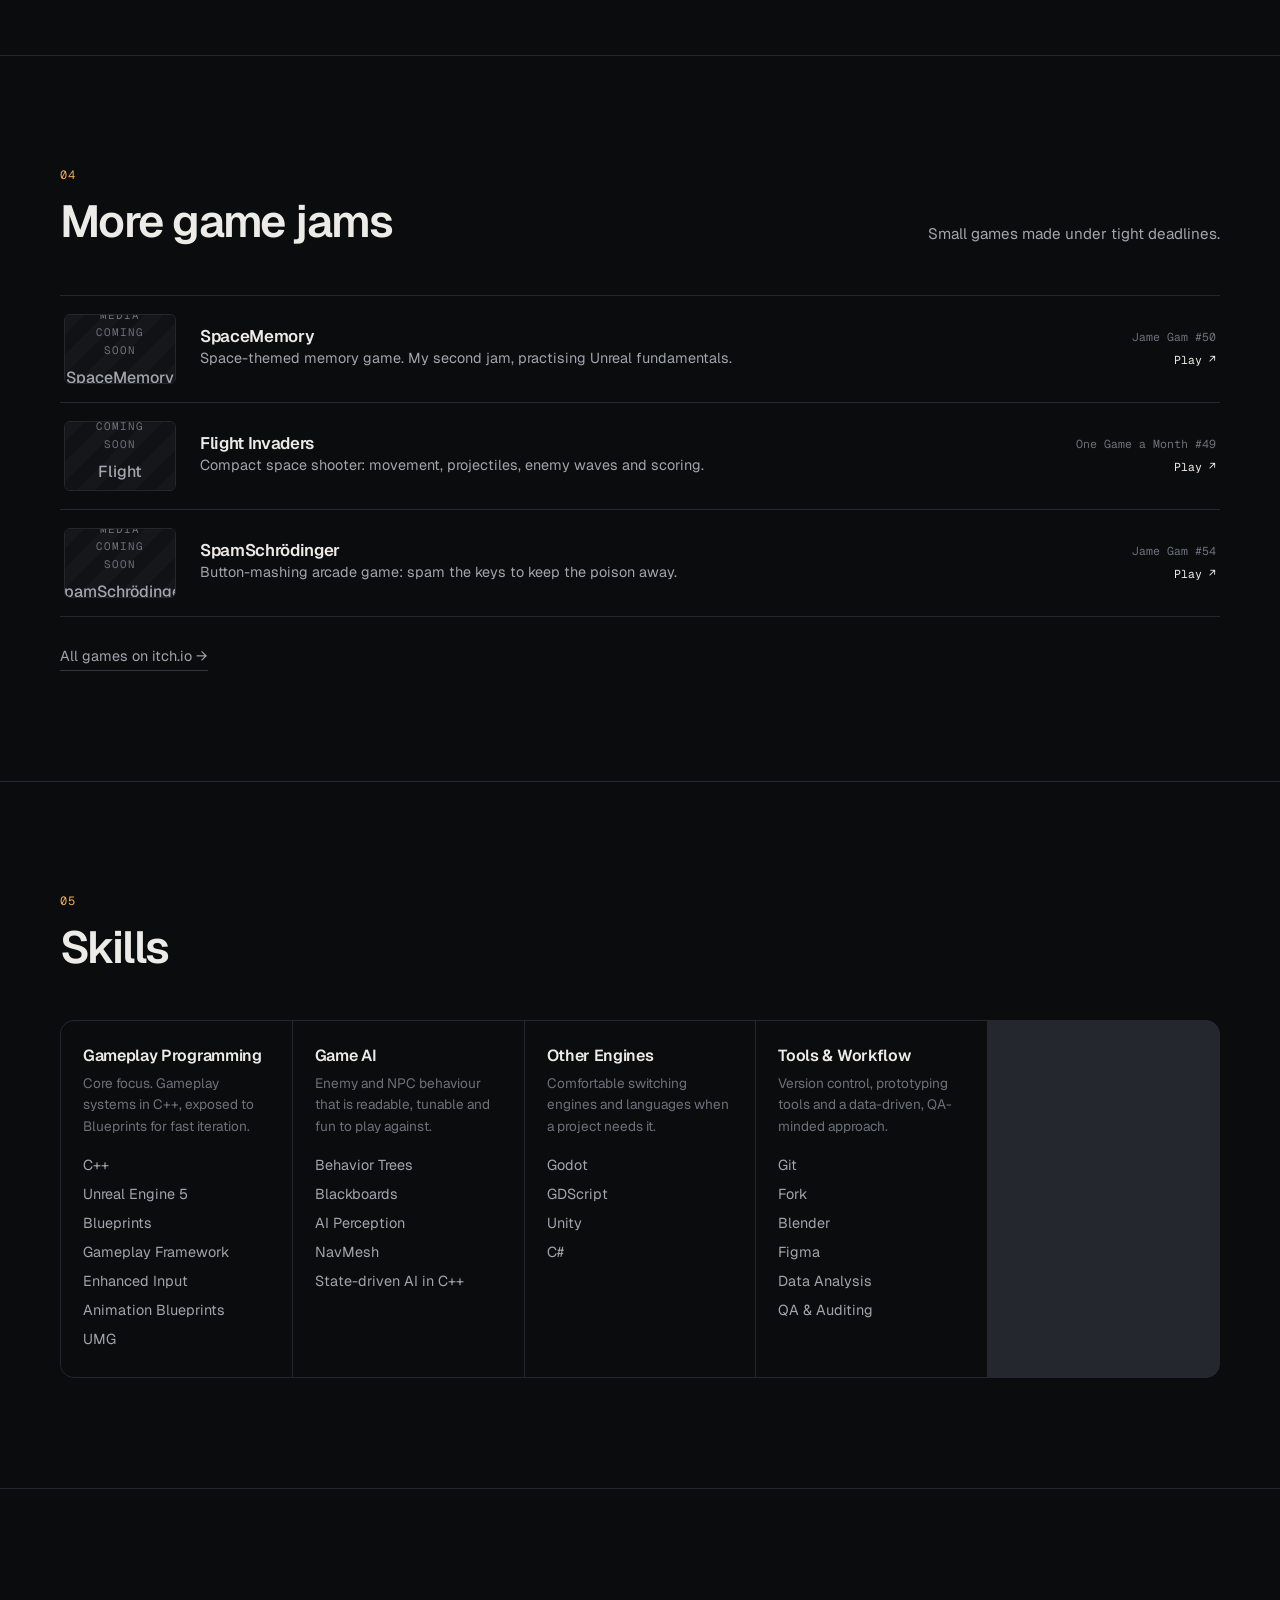
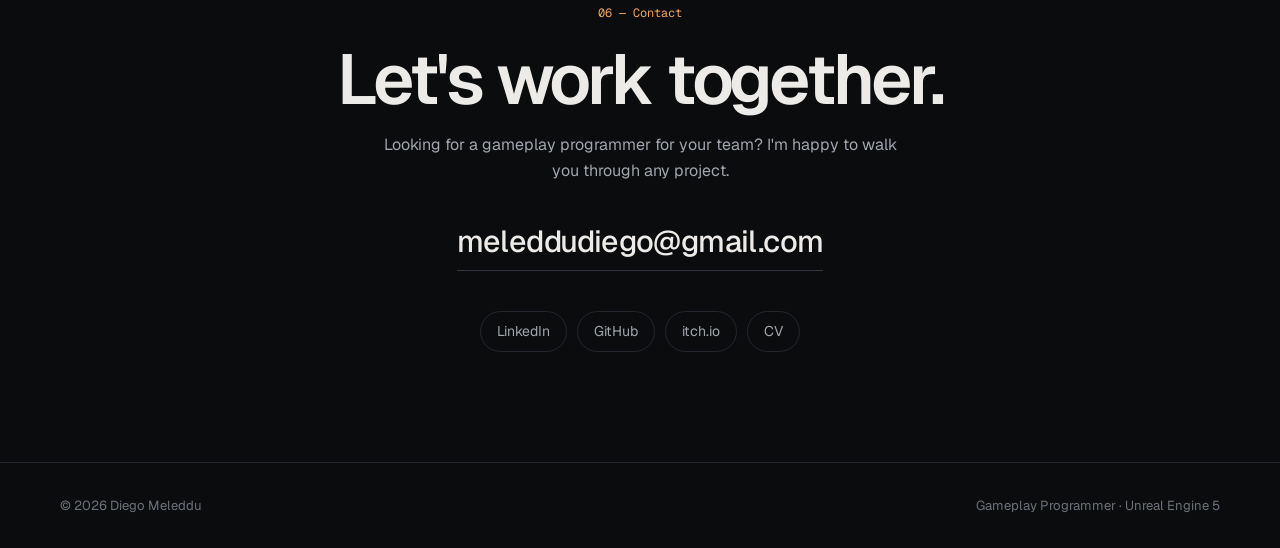
==== commit 3cfac3cc: "Update graphics" ====
--- a/index.html
+++ b/index.html
@@ -1,240 +1,202 @@
-﻿<!DOCTYPE html>
-<html lang="en">
-<head>
-<meta charset="UTF-8">
-<meta name="viewport" content="width=device-width, initial-scale=1.0">
-<title>Diego Meleddu — Gameplay Programmer | Unreal Engine 5 & C++</title>
-<meta name="description" content="Portfolio of Diego Meleddu, gameplay programmer specialising in Unreal Engine 5, C++ and Blueprints. Open to work in Amsterdam and remote.">
-<meta property="og:title" content="Diego Meleddu — Gameplay Programmer">
-<meta property="og:description" content="Unreal Engine 5 · C++ · Blueprints — gameplay systems, AI and mechanics.">
-<meta property="og:image" content="assets/og-preview.png">
-<link rel="preconnect" href="https://fonts.googleapis.com">
-<link href="https://fonts.googleapis.com/css2?family=Bricolage+Grotesque:opsz,wght@12..96,500;12..96,700;12..96,800&family=IBM+Plex+Mono:wght@400;500;600&family=IBM+Plex+Sans:wght@400;500;600&family=Kalam&display=swap" rel="stylesheet">
-<link rel="stylesheet" href="style.css">
-</head>
-<body>
-
-<nav class="nav">
-  <div class="container">
-    <a href="index.html" class="logo"><span class="logo-mark">DM</span>Diego Meleddu</a>
-    <button class="menu-btn" aria-label="Open menu">☰</button>
-    <ul class="nav-links">
-      <li><a href="#about">About</a></li>
-      <li><a href="#wip">In progress</a></li>
-      <li><a href="#projects">Projects</a></li>
-      <li><a href="#skills">Skills</a></li>
-      <li><a href="#contact">Contact</a></li>
-      <li><a data-cv class="nav-cv">CV ↓</a></li>
-    </ul>
-  </div>
-</nav>
-
-<header class="hero" id="top">
-  <div class="ruler" aria-hidden="true"></div>
-  <div class="container hero-inner">
-    <div class="hero-text">
-      <p class="eyebrow mono">Portfolio · <span data-year></span></p>
-      <h1>Diego Meleddu<span class="h1-role">Gameplay programmer.<br>Unreal Engine 5 &amp; C++.</span></h1>
-      <p class="hero-lead">I build gameplay systems, enemy AI and mechanics, and I like them readable, tunable and fun to play against.</p>
-      <div class="btn-row">
-        <a href="#projects" class="btn btn-primary">See the work</a>
-        <a data-cv class="btn btn-ghost">Download CV</a>
-      </div>
-    </div>
-    <aside class="spec-card paper taped">
-      <span class="stamp">Open to work</span>
-      <p class="spec-title mono">SPEC SHEET / 001</p>
-      <dl class="spec-list">
-        <dt>Name</dt><dd>Diego Meleddu</dd>
-        <dt>Role</dt><dd>Gameplay Programmer</dd>
-        <dt>Engine</dt><dd>Unreal Engine 5</dd>
-        <dt>Language</dt><dd>C++ · Blueprints</dd>
-        <dt>Jam games</dt><dd><span id="statShipped">0</span> playable on itch.io</dd>
-        <dt>Based</dt><dd>Amsterdam · open to remote</dd>
-      </dl>
-      <p class="hand-note">currently building an action RPG in C++</p>
-    </aside>
-  </div>
-</header>
-
-<section id="about">
-  <div class="container">
-    <div class="section-head reveal">
-      <span class="label mono">01 — About</span>
-      <h2>The person behind the code</h2>
-    </div>
-    <div class="about-grid">
-      <div class="about-text reveal">
-        <p>I'm <strong>Diego</strong>, a gameplay programmer focused on <strong>Unreal Engine 5 and C++</strong>.</p>
-        <p>I come from a <strong>Computer Science</strong> background and spent four years at <strong>Amazon Logistics</strong> as a Process Specialist and Data Analyst: auditing systems, finding where processes broke and fixing them with data. That mindset carries straight into game development: debugging, iterating and building systems that hold up under pressure.</p>
-        <p>After the programming track at <strong>Event Horizon School of Game Development</strong>, I've been working as an independent developer since 2024: building gameplay systems in C++ and Blueprints, entering game jams and experimenting with AI, multiplayer and procedural mechanics.</p>
-        <p>I'm looking for a role as a <strong>Gameplay Programmer</strong>, and I'm also open to Tools Developer positions.</p>
-        <ul class="facts">
-          <li><span>Location</span><span>Amsterdam · open to remote</span></li>
-          <li><span>Focus</span><span>Gameplay · AI · Systems</span></li>
-          <li><span>Languages</span><span>Italian (native) · English (professional)</span></li>
-        </ul>
-        <a data-cv class="btn btn-primary">Download CV</a>
-      </div>
-      <div class="cv-sheet paper taped reveal">
-        <h3 class="sub-title">Career &amp; education</h3>
-        <div class="timeline" id="timeline"></div>
-      </div>
-    </div>
-    <div class="courses">
-      <h3 class="sub-title reveal">Training &amp; certifications</h3>
-      <div class="courses-grid" id="coursesGrid"></div>
-    </div>
-  </div>
-</section>
-
-<section id="wip">
-  <div class="container">
-    <div class="section-head reveal">
-      <span class="label mono">02 — On the workbench</span>
-      <h2>Work in progress</h2>
-      <p>Unreal Engine 5 projects I'm building right now, updated as they evolve.</p>
-      <span class="hand-note">↓ open a card to follow the progress</span>
-    </div>
-    <div class="wip-list" id="wipList"></div>
-  </div>
-</section>
-
-<section id="projects">
-  <div class="container">
-    <div class="section-head reveal">
-      <span class="label mono">03 — Finished work</span>
-      <h2>Things I've built</h2>
-      <p>Game jam entries and personal projects you can play, each with a breakdown of what I programmed and how it works.</p>
-      <span class="hand-note">↓ open a card for the full breakdown</span>
-    </div>
-    <div class="cards-grid" id="featuredGrid"></div>
-  </div>
-</section>
-
-<section id="jams">
-  <div class="container">
-    <div class="section-head reveal">
-      <span class="label mono">04 — Game jams</span>
-      <h2>Small games, real deadlines</h2>
-      <p>Scope it, build it, finish it. A few more games made under jam constraints.</p>
-    </div>
-    <div class="jams-grid" id="jamsGrid"></div>
-    <a class="link-more mono" data-link="itch">All games on itch.io →</a>
-  </div>
-</section>
-
-<section id="skills">
-  <div class="container">
-    <div class="section-head reveal">
-      <span class="label mono">05 — Toolbox</span>
-      <h2>Skills &amp; tools</h2>
-      <p>Focused on gameplay programming in Unreal Engine, with a broader toolkit for prototyping and production.</p>
-    </div>
-    <div class="skills-grid" id="skillsGrid"></div>
-  </div>
-</section>
-
-<section id="contact">
-  <div class="container">
-    <div class="contact-box paper taped reveal">
-      <span class="label mono">06 — Contact</span>
-      <h2>Need a gameplay programmer on your team?</h2>
-      <p>I'm looking for a full-time role in Amsterdam or remote. Drop me a line and I'll gladly walk you through any project, line by line.</p>
-      <a data-email class="btn btn-primary"></a>
-      <div class="social-row mono">
-        <a data-link="linkedin">LinkedIn</a>
-        <a data-link="github">GitHub</a>
-        <a data-link="itch">itch.io</a>
-        <a data-cv>CV</a>
-      </div>
-    </div>
-  </div>
-</section>
-
-<footer>
-  <div class="container mono">© <span data-year></span> Diego Meleddu · Gameplay Programmer</div>
-</footer>
-
-<script src="data.js"></script>
-<script src="app.js"></script>
-<script src="asset/extras.js"></script>
-<script>
-  const STATUS_LABEL = { completed: "Completed", progress: "In progress", planned: "Up next" };
-  const num = i => String(i + 1).padStart(2, "0");
-
-  const cardHTML = (p, i) => `
-    <a class="card paper taped reveal" href="project.html?id=${p.id}">
-      <div class="card-media">${mediaHTML(p)}</div>
-      <div class="card-body">
-        <div class="card-meta mono"><span>No. ${num(i)}</span><span>${p.status}</span></div>
-        <h3>${p.title}</h3>
-        <p class="card-tech mono">${p.engine} · ${p.language}</p>
-        <p>${p.summary}</p>
-        ${tagsHTML(p.tags)}
-        <span class="card-cta">Read the breakdown →</span>
-      </div>
-    </a>`;
-
-  const wipHTML = p => `
-    <a class="wip-item paper taped reveal" href="project.html?id=${p.id}">
-      <div class="wip-media">${mediaHTML(p)}</div>
-      <div class="wip-body">
-        <span class="stamp">${p.status}</span>
-        <h3>${p.title}</h3>
-        <p class="card-tech mono">${p.engine} · ${p.language}</p>
-        <p>${p.summary}</p>
-        ${tagsHTML(p.tags)}
-        <span class="card-cta">See progress →</span>
-      </div>
-    </a>`;
-
-  const jamHTML = (j, i) => `
-    <a class="jam paper reveal" href="${j.link}" target="_blank" rel="noopener">
-      <div class="jam-media">${mediaHTML(j)}</div>
-      <div class="jam-body">
-        <span class="jam-num mono">#${num(i)} · ${j.event}</span>
-        <h4>${j.title}</h4>
-        <p>${j.summary}</p>
-        <span class="jam-engine mono">${j.engine} · play ↗</span>
-      </div>
-    </a>`;
-
-  document.getElementById("featuredGrid").innerHTML = PROJECTS.filter(p => p.type === "featured").map(cardHTML).join("");
-  document.getElementById("wipList").innerHTML = PROJECTS.filter(p => p.type === "wip").map(wipHTML).join("");
-  document.getElementById("jamsGrid").innerHTML = JAMS.map(jamHTML).join("");
-
-  document.getElementById("skillsGrid").innerHTML = SKILLS.map((s, i) => `
-    <div class="skill-group paper reveal">
-      <span class="skill-tab mono">${num(i)}</span>
-      <h3>${s.group}</h3>
-      <p>${s.text}</p>
-      ${tagsHTML(s.items)}
-    </div>`).join("");
-
-  document.getElementById("timeline").innerHTML = EXPERIENCE.map(e => `
-    <div class="tl-item">
-      <span class="tl-when mono">${e.when}</span>
-      <h4>${e.title}</h4>
-      <span class="tl-org">${e.org}</span>
-      <p>${e.text}</p>
-    </div>`).join("");
-
-  document.getElementById("coursesGrid").innerHTML = COURSES.map(c => `
-    <div class="course reveal">
-      <span class="pill pill-${c.status} mono">${STATUS_LABEL[c.status]}</span>
-      <h4>${c.title}</h4>
-      <span class="tl-org">${c.provider}</span>
-      <p>${c.focus}</p>
-    </div>`).join("");
-
-  document.getElementById("statShipped").textContent =
-    PROJECTS.filter(p => p.links && p.links.itch).length + JAMS.length;
-
-  applySiteLinks();
-  initNav();
-  initReveal();
-  initHoverVideos();
-</script>
-</body>
-</html>+<!DOCTYPE html>
+<html lang="en">
+<head>
+<meta charset="UTF-8">
+<meta name="viewport" content="width=device-width, initial-scale=1.0">
+<title>Diego Meleddu — Gameplay Programmer | Unreal Engine 5 & C++</title>
+<meta name="description" content="Portfolio of Diego Meleddu, gameplay programmer specialising in Unreal Engine 5, C++ and Blueprints. Open to work in Amsterdam and remote.">
+<meta property="og:title" content="Diego Meleddu — Gameplay Programmer">
+<meta property="og:description" content="Unreal Engine 5 · C++ · Blueprints — gameplay systems, AI and tech art.">
+<meta property="og:image" content="https://diegomeleddu.github.io/asset/og-preview.png">
+<link rel="preconnect" href="https://fonts.googleapis.com">
+<link rel="preconnect" href="https://fonts.gstatic.com" crossorigin>
+<link href="https://fonts.googleapis.com/css2?family=Geist:wght@400;500;600;700&family=Geist+Mono:wght@400;500&display=swap" rel="stylesheet">
+<link rel="stylesheet" href="style.css">
+</head>
+<body>
+
+<nav class="nav">
+  <div class="container">
+    <a href="index.html" class="logo"><span class="logo-mark">DM</span>Diego Meleddu</a>
+    <button class="menu-btn" aria-label="Open menu">☰</button>
+    <ul class="nav-links">
+      <li><a href="#about">About</a></li>
+      <li><a href="#wip">In progress</a></li>
+      <li><a href="#projects">Work</a></li>
+      <li><a href="#skills">Skills</a></li>
+      <li><a href="#contact">Contact</a></li>
+      <li><a data-cv class="nav-cv">CV</a></li>
+    </ul>
+  </div>
+</nav>
+
+<header class="hero" id="top">
+  <div class="container">
+    <div class="status"><span class="dot"></span>Open to work · Amsterdam or remote</div>
+    <h1>Diego Meleddu</h1>
+    <p class="hero-role"><strong>Gameplay programmer</strong> working in Unreal Engine 5 and C++.</p>
+    <p class="hero-lead">I build gameplay systems, enemy AI and stylized rendering effects, and I like them readable, tunable and fun to play.</p>
+    <div class="btn-row">
+      <a href="#projects" class="btn btn-primary">See the work</a>
+      <a data-cv class="btn btn-ghost">Download CV</a>
+    </div>
+    <div class="hero-facts">
+      <div><span>Engine</span>Unreal Engine 5</div>
+      <div><span>Languages</span>C++ · Blueprints · HLSL</div>
+      <div><span>Projects</span><b id="statProjects">0</b> playable &amp; tech studies</div>
+    </div>
+  </div>
+</header>
+
+<section id="about">
+  <div class="container">
+    <div class="section-head reveal">
+      <div><span class="idx">01</span><h2>About</h2></div>
+    </div>
+    <div class="about">
+      <div class="about-text reveal">
+        <p>I'm <strong>Diego</strong>, a gameplay programmer focused on <strong>Unreal Engine 5 and C++</strong>.</p>
+        <p>I have a <strong>Computer Science</strong> background and spent four years at <strong>Amazon Logistics</strong> as a Process Specialist and Data Analyst, finding where systems broke and fixing them with data. I bring the same mindset to games: debug, iterate, build things that hold up.</p>
+        <p>After the programming track at <strong>Event Horizon School of Game Development</strong>, I've been working independently since 2024 on gameplay systems, game jams and stylized rendering.</p>
+        <ul class="facts">
+          <li><span>Looking for</span><span>Gameplay or Tools Programmer</span></li>
+          <li><span>Location</span><span>Amsterdam · open to remote</span></li>
+          <li><span>Languages</span><span>Italian · English</span></li>
+        </ul>
+        <a data-cv class="btn btn-ghost">Download CV</a>
+      </div>
+      <div class="reveal">
+        <p class="sub">Experience &amp; education</p>
+        <ul class="timeline" id="timeline"></ul>
+      </div>
+    </div>
+    <div class="courses reveal">
+      <p class="sub">Training</p>
+      <div id="courses"></div>
+    </div>
+  </div>
+</section>
+
+<section id="wip">
+  <div class="container">
+    <div class="section-head reveal">
+      <div><span class="idx">02</span><h2>In development</h2></div>
+      <p>Unreal Engine 5 projects I'm building right now.</p>
+    </div>
+    <div class="wip-grid" id="wipList"></div>
+  </div>
+</section>
+
+<section id="projects">
+  <div class="container">
+    <div class="section-head reveal">
+      <div><span class="idx">03</span><h2>Selected work</h2></div>
+      <p>Rendering studies and games you can play, each with a short breakdown.</p>
+    </div>
+    <div class="cards" id="featuredGrid"></div>
+  </div>
+</section>
+
+<section id="jams">
+  <div class="container">
+    <div class="section-head reveal">
+      <div><span class="idx">04</span><h2>More game jams</h2></div>
+      <p>Small games made under tight deadlines.</p>
+    </div>
+    <div class="jams reveal" id="jamsList"></div>
+    <a class="link-more" data-link="itch">All games on itch.io →</a>
+  </div>
+</section>
+
+<section id="skills">
+  <div class="container">
+    <div class="section-head reveal">
+      <div><span class="idx">05</span><h2>Skills</h2></div>
+    </div>
+    <div class="skills reveal" id="skillsGrid"></div>
+  </div>
+</section>
+
+<section id="contact">
+  <div class="container contact reveal">
+    <span class="idx">06 — Contact</span>
+    <h2>Let's work together.</h2>
+    <p>Looking for a gameplay programmer for your team? I'm happy to walk you through any project.</p>
+    <a data-email class="contact-mail"></a>
+    <div class="socials">
+      <a data-link="linkedin">LinkedIn</a>
+      <a data-link="github">GitHub</a>
+      <a data-link="itch">itch.io</a>
+      <a data-cv>CV</a>
+    </div>
+  </div>
+</section>
+
+<footer>
+  <div class="container"><span>© <span data-year></span> Diego Meleddu</span><span>Gameplay Programmer · Unreal Engine 5</span></div>
+</footer>
+
+<script src="data.js"></script>
+<script src="app.js"></script>
+<script>
+  const STATUS = { completed: "Completed", progress: "In progress", planned: "Next" };
+
+  const cardHTML = p => `
+    <a class="card reveal" href="project.html?id=${p.id}">
+      <div class="media">${mediaHTML(p)}</div>
+      <div class="card-meta"><span>${p.engine}</span><span>${p.status}</span></div>
+      <h3>${p.title}</h3>
+      <p>${p.summary}</p>
+      ${tagsHTML(p.tags, 3)}
+    </a>`;
+
+  const wipHTML = p => `
+    <a class="wip reveal" href="project.html?id=${p.id}">
+      <div class="media">${mediaHTML(p)}</div>
+      <div class="wip-body">
+        <span class="pill">${p.status}</span>
+        <h3>${p.title}</h3>
+        <p>${p.summary}</p>
+      </div>
+    </a>`;
+
+  const jamHTML = j => `
+    <a class="jam" href="${j.link}" target="_blank" rel="noopener">
+      <div class="media">${mediaHTML(j)}</div>
+      <div><h4>${j.title}</h4><p>${j.summary}</p></div>
+      <div class="jam-side">${j.event}<b>Play ↗</b></div>
+    </a>`;
+
+  document.getElementById("featuredGrid").innerHTML = PROJECTS.filter(p => p.type === "featured").map(cardHTML).join("");
+  document.getElementById("wipList").innerHTML = PROJECTS.filter(p => p.type === "wip").map(wipHTML).join("");
+  document.getElementById("jamsList").innerHTML = JAMS.map(jamHTML).join("");
+
+  document.getElementById("skillsGrid").innerHTML = SKILLS.map(s => `
+    <div class="skill">
+      <h3>${s.group}</h3>
+      <p>${s.text}</p>
+      <ul>${s.items.map(i => `<li>${i}</li>`).join("")}</ul>
+    </div>`).join("");
+
+  document.getElementById("timeline").innerHTML = EXPERIENCE.map(e => `
+    <li class="tl">
+      <span class="tl-when">${e.when}</span>
+      <div><h4>${e.title}</h4><span class="tl-org">${e.org}</span><p>${e.text}</p></div>
+    </li>`).join("");
+
+  document.getElementById("courses").innerHTML = COURSES.map(c => `
+    <div class="course">
+      <div><h4>${c.title}</h4><span>${c.provider}</span></div>
+      <p>${c.focus}</p>
+      <span class="status-tag ${c.status}">${STATUS[c.status]}</span>
+    </div>`).join("");
+
+  document.getElementById("statProjects").textContent = PROJECTS.filter(p => p.type === "featured").length + JAMS.length;
+
+  applySiteLinks();
+  initNav();
+  initReveal();
+  initHoverVideos();
+</script>
+</body>
+</html>
--- a/style.css
+++ b/style.css
@@ -1,538 +1,351 @@
-:root {
-  --mat: #13281f;
-  --mat-line: rgba(235, 230, 214, .05);
-  --mat-line-strong: rgba(235, 230, 214, .1);
-  --chalk: #ebe6d6;
-  --chalk-muted: #a9b8ae;
-  --paper: #ece5d3;
-  --paper-2: #e0d7c1;
-  --ink: #1e1c18;
-  --ink-muted: #5b5548;
-  --pen: #2846a3;
-  --orange: #ff6b2c;
-  --orange-ink: #c4461a;
-  --yellow: #f3c74f;
-  --tape: rgba(226, 211, 170, .8);
-  --font-head: 'Bricolage Grotesque', sans-serif;
-  --font-body: 'IBM Plex Sans', sans-serif;
-  --font-mono: 'IBM Plex Mono', monospace;
-  --font-hand: 'Kalam', cursive;
-  --noise: url("data:image/svg+xml,%3Csvg xmlns='http://www.w3.org/2000/svg' width='200' height='200'%3E%3Cfilter id='n'%3E%3CfeTurbulence type='fractalNoise' baseFrequency='.85' numOctaves='3' stitchTiles='stitch'/%3E%3C/filter%3E%3Crect width='100%25' height='100%25' filter='url(%23n)' opacity='.07'/%3E%3C/svg%3E");
-  --shadow: 0 2px 3px rgba(0, 0, 0, .25), 0 12px 28px rgba(0, 0, 0, .35);
-  --shadow-lift: 0 4px 8px rgba(0, 0, 0, .25), 0 24px 44px rgba(0, 0, 0, .45);
-  --jagged: polygon(3% 8%, 8% 0, 92% 4%, 97% 0, 100% 50%, 96% 100%, 90% 94%, 6% 100%, 0 60%);
-}
-
-* { margin: 0; padding: 0; box-sizing: border-box; }
-html { scroll-behavior: smooth; }
-body {
-  background-color: var(--mat);
-  background-image:
-    var(--noise),
-    linear-gradient(var(--mat-line-strong) 1px, transparent 1px),
-    linear-gradient(90deg, var(--mat-line-strong) 1px, transparent 1px),
-    linear-gradient(var(--mat-line) 1px, transparent 1px),
-    linear-gradient(90deg, var(--mat-line) 1px, transparent 1px);
-  background-size: 200px 200px, 100px 100px, 100px 100px, 20px 20px, 20px 20px;
-  background-attachment: fixed;
-  color: var(--chalk);
-  font-family: var(--font-body);
-  line-height: 1.65;
-  overflow-x: hidden;
-}
-::selection { background: var(--orange); color: var(--ink); }
-a { color: inherit; text-decoration: none; }
-img, video { display: block; max-width: 100%; }
-.container { width: min(1180px, 100% - 32px); margin-inline: auto; }
-h1, h2, h3, h4 { font-family: var(--font-head); line-height: 1.05; font-weight: 700; }
-.mono { font-family: var(--font-mono); }
-
-/* ---------- MATERIALS ---------- */
-.paper {
-  position: relative;
-  background-color: var(--paper);
-  background-image: var(--noise);
-  color: var(--ink);
-  box-shadow: var(--shadow);
-}
-.taped::before {
-  content: ""; position: absolute; top: -13px; left: 50%; z-index: 2;
-  width: 110px; height: 28px; translate: -50% 0; rotate: -2.5deg;
-  background-color: var(--tape); background-image: var(--noise);
-  clip-path: var(--jagged);
-}
-.label {
-  display: inline-block; margin-bottom: 16px; padding: 5px 16px; rotate: -1.5deg;
-  font-size: .72rem; letter-spacing: 2px; text-transform: uppercase;
-  background-color: var(--tape); background-image: var(--noise); color: var(--ink);
-  clip-path: var(--jagged);
-}
-.paper .label { background-color: #d3c095; }
-.stamp {
-  display: inline-block; padding: 4px 10px; rotate: -5deg;
-  font-family: var(--font-mono); font-weight: 600; font-size: .75rem; letter-spacing: 2px; text-transform: uppercase;
-  color: var(--orange-ink); border: 2px solid currentColor; outline: 1px solid currentColor; outline-offset: 3px;
-}
-.hand-note { display: inline-block; font-family: var(--font-hand); font-size: 1.15rem; color: var(--yellow); rotate: -2deg; }
-.paper .hand-note { color: var(--pen); }
-
-/* ---------- NAV ---------- */
-.nav {
-  position: fixed; inset: 0 0 auto; z-index: 100;
-  background: rgba(19, 40, 31, .9); backdrop-filter: blur(10px);
-  border-bottom: 1px dashed rgba(235, 230, 214, .2);
-}
-.nav .container { display: flex; align-items: center; justify-content: space-between; height: 66px; }
-.logo { display: flex; align-items: center; gap: 12px; font-family: var(--font-head); font-weight: 700; font-size: 1.15rem; }
-.logo-mark {
-  width: 34px; height: 34px; display: grid; place-items: center; rotate: -4deg;
-  background: var(--orange); color: var(--ink); font-weight: 800; font-size: .9rem;
-  box-shadow: 2px 2px 0 var(--chalk);
-}
-.nav-links { display: flex; align-items: center; gap: 26px; list-style: none; }
-.nav-links a { font-family: var(--font-mono); font-size: .76rem; text-transform: uppercase; letter-spacing: 1px; color: var(--chalk-muted); transition: color .2s; }
-.nav-links a:hover { color: var(--orange); }
-.nav-links .nav-cv { color: var(--chalk); border: 1.5px dashed var(--chalk-muted); padding: 5px 11px; }
-.menu-btn { display: none; background: none; border: 0; color: var(--chalk); font-size: 1.6rem; cursor: pointer; }
-
-/* ---------- BUTTONS ---------- */
-.btn-row { display: flex; flex-wrap: wrap; gap: 16px; }
-.btn {
-  display: inline-flex; align-items: center; gap: 8px; padding: 12px 22px; cursor: pointer;
-  font-family: var(--font-mono); font-weight: 500; font-size: .84rem; letter-spacing: 1px; text-transform: uppercase;
-  border: 2px solid var(--ink); transition: transform .15s, box-shadow .15s, color .15s, border-color .15s;
-}
-.btn-primary { background: var(--orange); color: var(--ink); box-shadow: 4px 4px 0 var(--chalk); }
-.btn-primary:hover { transform: translate(-2px, -2px); box-shadow: 6px 6px 0 var(--chalk); }
-.paper .btn-primary { box-shadow: 4px 4px 0 var(--ink); }
-.paper .btn-primary:hover { box-shadow: 6px 6px 0 var(--ink); }
-.btn-ghost { background: transparent; color: var(--chalk); border: 2px dashed var(--chalk-muted); }
-.btn-ghost:hover { color: var(--orange); border-color: var(--orange); }
-
-/* ---------- HERO ---------- */
-.hero { position: relative; min-height: 100vh; display: flex; align-items: center; }
-.ruler {
-  position: absolute; top: 66px; left: 0; right: 0; height: 18px; opacity: .6;
-  background-image:
-    linear-gradient(90deg, var(--chalk-muted) 1px, transparent 1px),
-    linear-gradient(90deg, var(--chalk-muted) 1px, transparent 1px),
-    linear-gradient(90deg, rgba(169, 184, 174, .5) 1px, transparent 1px);
-  background-size: 100px 18px, 50px 12px, 10px 7px;
-  background-repeat: repeat-x;
-}
-.hero-inner { display: grid; grid-template-columns: 1.4fr 1fr; gap: 64px; align-items: center; padding: 140px 0 100px; }
-.eyebrow { font-size: .75rem; letter-spacing: 3px; text-transform: uppercase; color: var(--chalk-muted); margin-bottom: 20px; }
-.hero h1 { font-size: clamp(3rem, 9vw, 6.4rem); font-weight: 800; letter-spacing: -2px; line-height: .95; margin-bottom: 18px; }
-.h1-role { display: block; margin-top: 16px; font-size: clamp(1.4rem, 3.2vw, 2.2rem); font-weight: 500; letter-spacing: -.5px; line-height: 1.15; color: var(--orange); }
-.hero-lead { font-size: 1.12rem; color: var(--chalk-muted); max-width: 560px; margin-bottom: 34px; }
-.spec-card { padding: 34px 28px 26px; rotate: 1.4deg; }
-.spec-card .stamp { position: absolute; top: 22px; right: 18px; rotate: 8deg; }
-.spec-title { font-size: .72rem; letter-spacing: 2px; color: var(--ink-muted); margin-bottom: 14px; }
-.spec-list { display: grid; grid-template-columns: 96px 1fr; }
-.spec-list dt, .spec-list dd { padding: 8px 0; border-bottom: 1px dashed rgba(30, 28, 24, .25); }
-.spec-list dt { font-family: var(--font-mono); font-size: .68rem; letter-spacing: 1px; text-transform: uppercase; color: var(--ink-muted); padding-top: 11px; }
-.spec-list dd { font-weight: 500; }
-.spec-card .hand-note { margin-top: 18px; }
-
-/* ---------- SECTIONS ---------- */
-section { padding: 110px 0; }
-section + section { border-top: 1px dashed var(--mat-line-strong); }
-.section-head { margin-bottom: 54px; }
-.section-head h2 { font-size: clamp(2.2rem, 5vw, 3.4rem); font-weight: 800; letter-spacing: -1px; margin-bottom: 12px; }
-.section-head p { color: var(--chalk-muted); max-width: 620px; }
-.section-head .hand-note { margin-top: 12px; }
-
-/* ---------- MEDIA / PLACEHOLDER ---------- */
-.card-media, .wip-media, .jam-media, .media-frame { aspect-ratio: 16 / 9; overflow: hidden; background: var(--paper-2); border: 1px solid rgba(30, 28, 24, .25); }
-.card-media img, .card-media video, .wip-media img, .wip-media video,
-.jam-media img, .jam-media video, .media-frame img, .media-frame video { width: 100%; height: 100%; object-fit: cover; }
-.ph {
-  width: 100%; height: 100%; display: flex; flex-direction: column; align-items: center; justify-content: center;
-  gap: 6px; padding: 16px; text-align: center; color: var(--ink);
-  background:
-    linear-gradient(to top right, transparent calc(50% - .5px), rgba(30, 28, 24, .2) 50%, transparent calc(50% + .5px)),
-    linear-gradient(to bottom right, transparent calc(50% - .5px), rgba(30, 28, 24, .2) 50%, transparent calc(50% + .5px)),
-    var(--paper-2);
-}
-.ph span, .ph strong { background: var(--paper-2); padding: 2px 8px; }
-.ph span { font-size: .64rem; letter-spacing: 2px; color: var(--ink-muted); }
-.ph strong { font-family: var(--font-head); font-size: 1.2rem; }
-
-/* ---------- TAGS ---------- */
-.tags { display: flex; flex-wrap: wrap; gap: 6px; }
-.tags span {
-  font-family: var(--font-mono); font-size: .66rem; letter-spacing: .5px; text-transform: uppercase;
-  padding: 2px 8px; border: 1px solid rgba(30, 28, 24, .45); border-radius: 2px; color: var(--ink);
-}
-.skill-group .tags span, .project-header .tags span { border-color: rgba(235, 230, 214, .35); color: var(--chalk); }
-
-/* ---------- PROJECT CARDS ---------- */
-.cards-grid { display: grid; grid-template-columns: repeat(auto-fill, minmax(min(330px, 100%), 1fr)); gap: 44px 34px; padding-top: 14px; }
-.cards-grid > :nth-child(3n+1) { rotate: -.7deg; }
-.cards-grid > :nth-child(3n+2) { rotate: .6deg; }
-.cards-grid > :nth-child(3n) { rotate: -.3deg; }
-.cards-grid > :nth-child(even).taped::before { left: 28%; rotate: 3deg; }
-.card { display: flex; flex-direction: column; padding: 12px 12px 0; }
-.card:hover, .wip-item:hover, .jam:hover { rotate: 0deg; translate: 0 -6px; box-shadow: var(--shadow-lift); }
-.card-body { display: flex; flex-direction: column; gap: 10px; padding: 18px 8px 22px; flex: 1; }
-.card-meta { display: flex; justify-content: space-between; gap: 10px; padding-bottom: 8px; border-bottom: 1px dashed rgba(30, 28, 24, .25); font-size: .68rem; letter-spacing: 1px; text-transform: uppercase; color: var(--ink-muted); }
-.card h3 { font-size: 1.65rem; font-weight: 800; letter-spacing: -.5px; }
-.card-tech { font-size: .74rem; color: var(--orange-ink); }
-.card p:not(.card-tech), .wip-body p:not(.card-tech) { color: var(--ink-muted); font-size: .93rem; }
-.card-cta { margin-top: auto; padding-top: 6px; font-weight: 600; text-decoration: underline wavy var(--orange); text-underline-offset: 5px; }
-
-/* ---------- WIP ---------- */
-.wip-list { display: grid; gap: 48px; padding-top: 14px; }
-.wip-list > :nth-child(odd) { rotate: -.4deg; }
-.wip-list > :nth-child(even) { rotate: .4deg; }
-.wip-item { display: grid; grid-template-columns: 1fr 1.05fr; padding: 12px; }
-.wip-media { aspect-ratio: auto; min-height: 260px; }
-.wip-body { display: flex; flex-direction: column; gap: 12px; padding: 24px 28px; margin-left: 16px; border-left: 2px solid rgba(220, 70, 50, .35); }
-.wip-body .stamp { align-self: flex-start; rotate: -3deg; margin-bottom: 4px; }
-.wip-body h3 { font-size: 1.9rem; font-weight: 800; letter-spacing: -.5px; }
-
-/* ---------- JAMS ---------- */
-.jams-grid { display: grid; grid-template-columns: repeat(auto-fill, minmax(min(250px, 100%), 1fr)); gap: 28px; }
-.jams-grid > :nth-child(odd) { rotate: .8deg; }
-.jams-grid > :nth-child(even) { rotate: -.6deg; }
-.jam { padding: 10px 10px 16px; }
-.jam-body { display: flex; flex-direction: column; gap: 6px; padding: 14px 4px 0; }
-.jam-num { font-size: .66rem; letter-spacing: 1px; text-transform: uppercase; color: var(--orange-ink); }
-.jam-body h4 { font-size: 1.2rem; font-weight: 800; }
-.jam-body p { color: var(--ink-muted); font-size: .85rem; }
-.jam-engine { font-size: .7rem; text-decoration: underline; text-underline-offset: 3px; }
-.link-more { display: inline-block; margin-top: 36px; font-size: .8rem; letter-spacing: 1px; color: var(--chalk); text-decoration: underline wavy var(--orange); text-underline-offset: 6px; }
-.link-more:hover { color: var(--orange); }
-
-/* ---------- SKILLS ---------- */
-.skills-grid { display: grid; grid-template-columns: repeat(auto-fit, minmax(min(250px, 100%), 1fr)); gap: 22px; }
-.skill-group { display: flex; flex-direction: column; gap: 12px; padding: 26px; border: 1.5px dashed rgba(235, 230, 214, .32); border-radius: 4px; background: rgba(0, 0, 0, .14); }
-.skill-group:hover { border-color: var(--orange); }
-.skill-idx { font-size: .74rem; color: var(--orange); }
-.skill-group h3 { font-size: 1.35rem; }
-.skill-group p { color: var(--chalk-muted); font-size: .9rem; }
-
-/* ---------- ABOUT ---------- */
-.about-grid { display: grid; grid-template-columns: 1fr 1fr; gap: 72px; }
-.about-text p { color: var(--chalk-muted); margin-bottom: 16px; }
-.about-text strong { color: var(--chalk); font-weight: 600; }
-.facts { list-style: none; margin: 26px 0 32px; border-top: 1px dashed rgba(235, 230, 214, .2); }
-.facts li { display: flex; justify-content: space-between; gap: 16px; padding: 10px 0; border-bottom: 1px dashed rgba(235, 230, 214, .2); font-size: .92rem; }
-.facts li span:first-child { font-family: var(--font-mono); font-size: .7rem; letter-spacing: 1px; text-transform: uppercase; color: var(--chalk-muted); padding-top: 3px; }
-.sub-title { font-size: 1.5rem; font-weight: 800; margin-bottom: 28px; }
-.timeline { position: relative; display: grid; gap: 32px; padding-left: 44px; }
-.timeline::before {
-  content: ""; position: absolute; left: 0; top: 0; bottom: 0; width: 18px; opacity: .55;
-  background-image:
-    linear-gradient(var(--chalk-muted) 1px, transparent 1px),
-    linear-gradient(var(--chalk-muted) 1px, transparent 1px),
-    linear-gradient(rgba(169, 184, 174, .5) 1px, transparent 1px);
-  background-size: 18px 100px, 12px 50px, 7px 10px;
-  background-repeat: repeat-y;
-}
-.tl-item { position: relative; }
-.tl-item::before { content: ""; position: absolute; left: -24px; top: 5px; border: 7px solid transparent; border-right-color: var(--orange); }
-.tl-when { font-size: .72rem; letter-spacing: 1px; color: var(--orange); }
-.tl-item h4 { font-size: 1.2rem; margin: 4px 0 2px; }
-.tl-org { display: block; font-size: .88rem; color: var(--chalk); opacity: .85; margin-bottom: 6px; }
-.tl-item p { color: var(--chalk-muted); font-size: .9rem; }
-.courses { margin-top: 84px; }
-.courses-grid { display: grid; grid-template-columns: repeat(auto-fit, minmax(min(240px, 100%), 1fr)); gap: 18px; }
-.course { display: flex; flex-direction: column; gap: 8px; padding: 22px; border: 1.5px dashed rgba(235, 230, 214, .32); border-radius: 4px; }
-.course h4 { font-size: 1.1rem; }
-.course p { color: var(--chalk-muted); font-size: .86rem; }
-.course .tl-org { color: var(--chalk-muted); }
-.pill { align-self: flex-start; rotate: -2deg; margin-bottom: 4px; padding: 3px 9px; font-size: .64rem; font-weight: 600; letter-spacing: 1.5px; text-transform: uppercase; border: 2px solid; }
-.pill-completed { color: #7bd88f; }
-.pill-progress { color: var(--orange); }
-.pill-planned { color: var(--chalk-muted); border-style: dashed; }
-
-/* ---------- CONTACT ---------- */
-.contact-box { max-width: 860px; margin-inline: auto; padding: 64px 36px; text-align: center; rotate: -.4deg; }
-.contact-box h2 { font-size: clamp(2.2rem, 5vw, 3.4rem); font-weight: 800; letter-spacing: -1px; margin-bottom: 14px; }
-.contact-box p { color: var(--ink-muted); max-width: 540px; margin: 0 auto 32px; }
-.contact-box .btn { text-transform: none; letter-spacing: .3px; }
-.social-row { display: flex; flex-wrap: wrap; justify-content: center; gap: 12px 30px; margin-top: 36px; }
-.social-row a { font-size: .78rem; letter-spacing: 2px; text-transform: uppercase; color: var(--ink-muted); }
-.social-row a:hover { color: var(--orange-ink); text-decoration: underline; text-underline-offset: 4px; }
-
-footer { padding: 32px 0; border-top: 1px dashed var(--mat-line-strong); text-align: center; font-size: .75rem; color: var(--chalk-muted); }
-
-/* ---------- PROJECT PAGE ---------- */
-.project-top { padding-top: 110px; }
-.back-link { display: inline-block; margin-bottom: 30px; font-size: .78rem; letter-spacing: 1px; color: var(--chalk-muted); }
-.back-link:hover { color: var(--orange); }
-.project-header h1 { font-size: clamp(2.6rem, 7vw, 4.8rem); font-weight: 800; letter-spacing: -1.5px; margin-bottom: 16px; }
-.project-lead { font-size: 1.15rem; color: var(--chalk-muted); max-width: 760px; margin-bottom: 20px; }
-.project-header .tags { margin-bottom: 28px; }
-.project-media { padding: 12px; margin: 50px 0 70px; rotate: -.5deg; }
-.project-layout { display: grid; grid-template-columns: 1fr 300px; gap: 44px; align-items: start; }
-.project-main { padding: 48px 52px; }
-.block { margin-bottom: 48px; }
-.block:last-child { margin-bottom: 0; }
-.block-index { display: block; margin-bottom: 8px; font-size: .7rem; letter-spacing: 2px; color: var(--orange-ink); }
-.block h2 { font-size: 1.9rem; font-weight: 800; letter-spacing: -.5px; margin-bottom: 18px; }
-.block p { color: var(--ink-muted); margin-bottom: 14px; }
-.built-list { list-style: none; display: grid; gap: 12px; }
-.built-list li { position: relative; padding-left: 26px; color: var(--ink-muted); }
-.built-list li::before { content: "→"; position: absolute; left: 0; color: var(--orange-ink); font-weight: 600; }
-.breakdown { display: grid; gap: 14px; }
-.breakdown-item { padding: 18px 20px; background: var(--paper-2); border-left: 3px solid var(--orange); }
-.breakdown-item h3 { font-size: 1.15rem; margin-bottom: 6px; }
-.breakdown-item p { margin: 0; font-size: .93rem; }
-.gallery { display: grid; grid-template-columns: repeat(auto-fill, minmax(min(220px, 100%), 1fr)); gap: 14px; }
-.gallery figure { padding: 8px; background: var(--paper-2); }
-.gallery figcaption { padding-top: 6px; font-size: .8rem; color: var(--ink-muted); }
-.code-block { background: #161512; border: 1px solid rgba(0, 0, 0, .4); }
-.code-head { display: flex; align-items: center; gap: 8px; padding: 10px 14px; border-bottom: 1px dashed rgba(235, 230, 214, .2); font-size: .74rem; color: var(--chalk-muted); }
-.code-head i { width: 9px; height: 9px; border-radius: 50%; background: rgba(235, 230, 214, .25); }
-.code-block pre { padding: 18px; overflow-x: auto; font-family: var(--font-mono); font-size: .84rem; line-height: 1.6; color: var(--chalk); }
-.note {
-  margin-bottom: 44px; padding: 18px 22px; rotate: -1deg;
-  background: var(--yellow); color: var(--ink); box-shadow: var(--shadow);
-  font-family: var(--font-hand); font-size: 1.1rem; line-height: 1.5;
-}
-.meta-panel { position: sticky; top: 92px; padding: 26px 24px; rotate: 1deg; }
-.meta-panel h4 { margin-bottom: 10px; font-size: .72rem; letter-spacing: 2px; color: var(--orange-ink); }
-.meta-panel dl { display: grid; }
-.meta-panel dt { padding-top: 12px; font-family: var(--font-mono); font-size: .66rem; letter-spacing: 1.5px; text-transform: uppercase; color: var(--ink-muted); }
-.meta-panel dd { padding-bottom: 10px; border-bottom: 1px dashed rgba(30, 28, 24, .25); font-size: .95rem; }
-.meta-panel dd:last-child { border-bottom: 0; }
-.project-nav { display: grid; grid-template-columns: 1fr 1fr; gap: 20px; margin-top: 60px; padding-bottom: 110px; }
-.project-nav a { padding: 22px; border: 1.5px dashed rgba(235, 230, 214, .32); border-radius: 4px; transition: border-color .2s; }
-.project-nav a:hover { border-color: var(--orange); }
-.project-nav span { display: block; margin-bottom: 6px; font-family: var(--font-mono); font-size: .7rem; letter-spacing: 2px; color: var(--chalk-muted); }
-.project-nav strong { font-family: var(--font-head); font-size: 1.3rem; }
-.project-nav a:last-child { text-align: right; }
-.notfound { min-height: 80vh; display: flex; flex-direction: column; justify-content: center; align-items: flex-start; gap: 18px; padding-top: 110px; }
-.notfound h1 { font-size: clamp(2.6rem, 7vw, 4.4rem); font-weight: 800; }
-.notfound p { color: var(--chalk-muted); }
-
-/* ---------- REVEAL ---------- */
-.reveal {
-  opacity: 0; transform: translateY(24px);
-  transition: opacity .7s ease, transform .7s ease, rotate .25s ease, translate .25s ease, box-shadow .25s ease, border-color .2s;
-}
-.reveal.visible { opacity: 1; transform: none; }
-@media (prefers-reduced-motion: reduce) {
-  .reveal { opacity: 1; transform: none; transition: none; }
-  html { scroll-behavior: auto; }
-}
-
-/* ---------- RESPONSIVE ---------- */
-@media (max-width: 960px) {
-  .hero-inner, .about-grid, .project-layout { grid-template-columns: 1fr; }
-  .hero-inner { gap: 50px; }
-  .spec-card { max-width: 420px; }
-  .meta-panel { position: static; }
-  .wip-item { grid-template-columns: 1fr; }
-  .wip-media { aspect-ratio: 16 / 9; min-height: 0; }
-  .wip-body { margin-left: 0; border-left: 0; padding: 22px 8px 10px; }
-  .project-main { padding: 32px 24px; }
-}
-@media (max-width: 820px) {
-  .menu-btn { display: block; }
-  .nav-links {
-    position: absolute; top: 66px; left: 0; right: 0; display: none; flex-direction: column; align-items: stretch; gap: 0;
-    background: var(--mat); border-bottom: 1px dashed rgba(235, 230, 214, .2);
-  }
-  .nav-links.open { display: flex; }
-  .nav-links a { display: block; padding: 16px; }
-  .nav-links .nav-cv { border: 0; }
-  section { padding: 80px 0; }
-  .project-nav { grid-template-columns: 1fr; }
-  .project-nav a:last-child { text-align: left; }
-}
-/* ================= EXTRAS ================= */
-html { scroll-padding-top: 96px; }
-section, .hero { position: relative; }
-.container { position: relative; z-index: 1; }
-
-/* Background doodles */
-.doodle { position: absolute; z-index: 0; color: var(--chalk); opacity: .22; pointer-events: none; }
-.doodle svg { width: 100%; height: auto; overflow: visible; }
-.doodle svg * { stroke-dasharray: 1; stroke-dashoffset: 1; transition: stroke-dashoffset 1.6s ease; }
-.doodle.drawn svg * { stroke-dashoffset: 0; }
-.doodle svg .dash { stroke-dasharray: 4 5; stroke-dashoffset: 0; opacity: 0; transition: opacity 1s ease; }
-.doodle svg text {
-  font-family: var(--font-hand); font-size: 13px; fill: currentColor; stroke: none;
-  stroke-dasharray: none; opacity: 0; transition: opacity 1s ease;
-}
-.doodle.drawn svg .dash, .doodle.drawn svg text { opacity: 1; }
-
-/* Fixed workbench ruler */
-.ruler {
-  position: fixed; top: 66px; z-index: 90; height: 16px; opacity: 1;
-  background-color: rgba(19, 40, 31, .92);
-  border-bottom: 1px dashed rgba(235, 230, 214, .15);
-}
-.ruler-mark { position: absolute; top: 0; left: 0; width: 1px; height: 16px; background: var(--orange); opacity: 0; transition: opacity .3s; }
-.ruler-mark.on { opacity: 1; }
-.ruler-read {
-  position: absolute; top: 19px; left: 6px; padding: 1px 6px; white-space: nowrap;
-  font-size: .62rem; letter-spacing: 1px; color: var(--orange); background: rgba(19, 40, 31, .92);
-}
-.ruler-mark.flip .ruler-read { left: auto; right: 6px; }
-
-/* Draggable spec card */
-.spec-card { transition: rotate .2s ease, box-shadow .2s ease; }
-.spec-card .hand-note.drag-hint {
-  position: absolute; right: 8px; bottom: -42px; margin: 0;
-  font-size: 1rem; rotate: -3deg; color: var(--yellow); pointer-events: none;
-}
-
-/* Konami easter egg */
-.p2-note {
-  position: fixed; right: 24px; bottom: 24px; z-index: 200; width: 290px; padding: 24px 22px 18px;
-  background: var(--yellow); color: var(--ink); box-shadow: var(--shadow-lift); rotate: -2deg;
-  font-family: var(--font-hand); font-size: 1.1rem; line-height: 1.4;
-  animation: p2-in .5s cubic-bezier(.2, 1.4, .4, 1);
-}
-.p2-note .stamp { margin-bottom: 10px; font-size: .68rem; rotate: -6deg; }
-.p2-note a { text-decoration: underline; text-underline-offset: 3px; }
-.p2-note button { position: absolute; top: 4px; right: 10px; background: none; border: 0; font-size: 1.4rem; color: var(--ink); cursor: pointer; }
-@keyframes p2-in { from { opacity: 0; translate: 0 40px; rotate: 6deg; } }
-.konami-hint { display: block; margin-top: 8px; font-size: .62rem; letter-spacing: 3px; opacity: .4; }
-
-@media (max-width: 900px) { .doodle { display: none; } }
-@media (hover: none), (max-width: 820px) { .ruler { display: none; } }
-@media (prefers-reduced-motion: reduce) {
-  .doodle svg * { transition: none !important; stroke-dashoffset: 0 !important; }
-  .doodle svg .dash, .doodle svg text { opacity: 1; }
-}
-/* ================= V3 UPDATES ================= */
-:root {
-  --chalk-muted: #c2cec6;
-  --paper-fibers: url("data:image/svg+xml,%3Csvg xmlns='http://www.w3.org/2000/svg' width='300' height='300'%3E%3Cfilter id='f'%3E%3CfeTurbulence type='fractalNoise' baseFrequency='.012 .35' numOctaves='2' seed='7'/%3E%3C/filter%3E%3Crect width='100%25' height='100%25' filter='url(%23f)' opacity='.08'/%3E%3C/svg%3E");
-  --ink-mask: url("data:image/svg+xml,%3Csvg xmlns='http://www.w3.org/2000/svg' width='180' height='180'%3E%3Cfilter id='i'%3E%3CfeTurbulence type='fractalNoise' baseFrequency='.9' numOctaves='2' seed='4'/%3E%3CfeColorMatrix values='0 0 0 0 0 0 0 0 0 0 0 0 0 0 0 0 0 0 -2.4 2.1'/%3E%3C/filter%3E%3Crect width='100%25' height='100%25' filter='url(%23i)'/%3E%3C/svg%3E");
-}
-
-/* Semi-transparent tape with sheen */
-.taped::before {
-  background-color: rgba(222, 210, 172, .62);
-  background-image:
-    linear-gradient(180deg, rgba(255, 255, 255, .3), rgba(255, 255, 255, 0) 45%, rgba(0, 0, 0, .06)),
-    repeating-linear-gradient(90deg, rgba(0, 0, 0, .025) 0 2px, transparent 2px 7px),
-    var(--noise);
-}
-
-/* Rubber stamps with uneven ink */
-.stamp {
-  outline: none;
-  border: 4px double currentColor;
-  -webkit-mask-image: var(--ink-mask);
-  mask-image: var(--ink-mask);
-  -webkit-mask-size: 180px;
-  mask-size: 180px;
-}
-
-/* Realistic index card */
-.spec-card {
-  padding: 40px 30px 32px;
-  background-color: #f1ebdc;
-  background-image:
-    radial-gradient(circle at 86% 84%, transparent 0 33px, rgba(140, 95, 45, .09) 34px 37px, transparent 39px),
-    radial-gradient(120% 90% at 15% 0%, rgba(255, 255, 255, .55), transparent 60%),
-    linear-gradient(160deg, transparent 55%, rgba(120, 100, 60, .1)),
-    var(--paper-fibers),
-    var(--noise);
-  box-shadow:
-    inset 0 0 0 1px rgba(255, 255, 255, .4),
-    inset 0 0 30px rgba(120, 100, 60, .12),
-    0 1px 1px rgba(0, 0, 0, .35),
-    0 10px 14px -6px rgba(0, 0, 0, .45),
-    0 34px 50px -24px rgba(0, 0, 0, .7);
-}
-.spec-card::after {
-  content: ""; position: absolute; right: 0; bottom: 0; width: 38px; height: 38px; pointer-events: none;
-  background: linear-gradient(315deg, var(--mat) 0 49%, rgba(0, 0, 0, .25) 50%, #d8ceb5 52%, #efe8d8 80%);
-}
-.spec-title { padding-bottom: 12px; margin-bottom: 4px; border-bottom: 2px solid rgba(214, 74, 66, .55); }
-.spec-list dt, .spec-list dd { border-bottom: 1px solid rgba(70, 110, 190, .3); }
-.spec-list dd { font-family: var(--font-hand); font-size: 1.15rem; font-weight: 400; line-height: 1.35; color: var(--pen); }
-
-/* Brighter text on the mat */
-.section-head p, .hero-lead { color: var(--chalk-muted); }
-.about-text p { color: #dcd7c6; font-size: 1.05rem; }
-.facts li { font-size: .97rem; }
-
-/* About: career timeline on a CV sheet */
-.cv-sheet { padding: 36px 34px 30px; rotate: .5deg; align-self: start; }
-.cv-sheet .sub-title { color: var(--ink); }
-.cv-sheet .timeline::before {
-  opacity: .45;
-  background-image:
-    linear-gradient(var(--ink-muted) 1px, transparent 1px),
-    linear-gradient(var(--ink-muted) 1px, transparent 1px),
-    linear-gradient(rgba(91, 85, 72, .6) 1px, transparent 1px);
-}
-.cv-sheet .tl-item::before { border-right-color: var(--orange-ink); }
-.cv-sheet .tl-when { color: var(--orange-ink); }
-.cv-sheet .tl-item h4 { color: var(--ink); }
-.cv-sheet .tl-org { color: var(--ink); opacity: .8; }
-.cv-sheet .tl-item p { color: var(--ink-muted); }
-
-/* Courses: stronger contrast */
-.course { background: rgba(0, 0, 0, .25); border-color: rgba(235, 230, 214, .45); }
-.course p, .course .tl-org { color: #cfd8d1; }
-
-/* Skills: paper folders with a tab */
-.skills-grid { gap: 48px 26px; padding-top: 26px; }
-.skills-grid > :nth-child(odd) { rotate: -.5deg; }
-.skills-grid > :nth-child(even) { rotate: .5deg; }
-.skill-group.paper { border: 0; border-radius: 0 4px 4px 4px; padding: 30px 26px 28px; background-color: var(--paper); background-image: var(--noise); }
-.skill-group.paper:hover { rotate: 0deg; translate: 0 -4px; box-shadow: var(--shadow-lift); }
-.skill-tab {
-  position: absolute; top: -24px; left: 0; height: 24px; padding: 4px 22px 0;
-  font-size: .72rem; letter-spacing: 1px; color: var(--orange-ink);
-  background-color: var(--paper); background-image: var(--noise);
-  clip-path: polygon(0 100%, 12% 0, 88% 0, 100% 100%);
-}
-.skill-group.paper h3 { color: var(--ink); font-size: 1.45rem; }
-.skill-group.paper p { color: var(--ink-muted); }
-.skill-group.paper .tags span { border-color: rgba(30, 28, 24, .45); color: var(--ink); }
-
-/* ================= V4: MORE DOODLES + CHALK ================= */
-@media (max-width: 1400px) { .doodle-wide { display: none; } }
-
-/* Chalk drawing layer (fixed, behind the content) */
-.chalk-layer { position: fixed; inset: 0; width: 100%; height: 100%; z-index: 0; pointer-events: none; }
-body.can-draw {
-  cursor: url("data:image/svg+xml,%3Csvg xmlns='http://www.w3.org/2000/svg' width='22' height='22'%3E%3Ccircle cx='5' cy='5' r='3.5' fill='%23f4eede' stroke='%231e1c18' stroke-width='1'/%3E%3Cpath d='M8 8 L19 19' stroke='%23f4eede' stroke-width='4' stroke-linecap='round'/%3E%3C/svg%3E") 5 5, crosshair;
-}
-body.is-drawing, body.is-drawing * { cursor: url("data:image/svg+xml,%3Csvg xmlns='http://www.w3.org/2000/svg' width='22' height='22'%3E%3Ccircle cx='5' cy='5' r='3.5' fill='%23f4eede' stroke='%231e1c18' stroke-width='1'/%3E%3Cpath d='M8 8 L19 19' stroke='%23f4eede' stroke-width='4' stroke-linecap='round'/%3E%3C/svg%3E") 5 5, crosshair; user-select: none; }
-
-.chalk-tools {
-  position: fixed; left: 20px; bottom: 18px; z-index: 80;
-  display: flex; align-items: center; gap: 10px;
-}
-.chalk-tools .hand-note { font-size: 1rem; color: #f4eede; opacity: .75; rotate: -2deg; margin: 0; }
-.chalk-tools button {
-  display: none; padding: 5px 11px; cursor: pointer;
-  font-size: .68rem; letter-spacing: 1px; text-transform: uppercase;
-  color: var(--chalk); background: rgba(19, 40, 31, .85);
-  border: 1.5px dashed rgba(235, 230, 214, .45);
-}
-.chalk-tools button:hover { color: var(--orange); border-color: var(--orange); }
-.chalk-tools.has-strokes button { display: inline-block; }
-.chalk-tools.has-strokes .hand-note { display: none; }
-
-@media (hover: none), (max-width: 820px) { .chalk-tools { display: none; } }
-
-/* ================= V5: READABLE PROJECT PAGES ================= */
-.tl-when:empty, .tl-org:empty { display: none; }
-.project-page .project-lead { color: #e9e3d2; }
-.project-page .project-main { padding: 0; }
-.project-page .block-index { color: var(--orange); }
-.project-page .block h2 { color: var(--chalk); }
-.project-page .block p, .project-page .built-list li { color: #e9e3d2; font-size: 1.04rem; }
-.project-page .built-list li::before { color: var(--orange); }
-.project-page .breakdown-item { background: rgba(0, 0, 0, .22); border: 1px dashed rgba(235, 230, 214, .25); border-left: 3px solid var(--orange); }
-.project-page .breakdown-item h3 { color: var(--chalk); }
-.project-page .gallery figure { background: var(--paper); box-shadow: var(--shadow); }
-.project-page .gallery figcaption { color: var(--ink-muted); }
-
-/* ================= V6: BRIGHTER DOODLES ================= */
-.doodle { opacity: .4; }
-.doodle svg { stroke-width: 1.8; }
-
+/* =========================================================
+   STYLE.CSS — dark, clean portfolio theme
+   ========================================================= */
+:root {
+  --bg: #0b0c0e;
+  --bg-2: #101215;
+  --surface: #15171b;
+  --surface-2: #1b1e23;
+  --line: #24272d;
+  --line-2: #32363e;
+  --text: #ecebe7;
+  --muted: #a1a5ad;
+  --dim: #6c717a;
+  --accent: #f2a65a;
+  --accent-ink: #1a1207;
+  --ok: #5fd38d;
+  --radius: 10px;
+  --font: 'Geist', system-ui, -apple-system, 'Segoe UI', sans-serif;
+  --mono: 'Geist Mono', ui-monospace, 'SFMono-Regular', Menlo, monospace;
+  --ease: cubic-bezier(.2, .7, .2, 1);
+}
+
+* { margin: 0; padding: 0; box-sizing: border-box; }
+html { scroll-behavior: smooth; scroll-padding-top: 80px; }
+body {
+  background: var(--bg);
+  color: var(--text);
+  font-family: var(--font);
+  font-size: 16px;
+  line-height: 1.6;
+  -webkit-font-smoothing: antialiased;
+  overflow-x: hidden;
+}
+::selection { background: var(--accent); color: var(--accent-ink); }
+a { color: inherit; text-decoration: none; }
+img, video { display: block; max-width: 100%; }
+button { font: inherit; }
+.container { width: min(1160px, 100% - 40px); margin-inline: auto; }
+.mono { font-family: var(--mono); }
+h1, h2, h3, h4 { font-weight: 600; line-height: 1.1; letter-spacing: -.02em; }
+
+/* ---------- NAV ---------- */
+.nav {
+  position: fixed; inset: 0 0 auto; z-index: 100;
+  background: rgba(11, 12, 14, .78);
+  backdrop-filter: saturate(140%) blur(14px);
+  -webkit-backdrop-filter: saturate(140%) blur(14px);
+  border-bottom: 1px solid transparent;
+  transition: border-color .3s;
+}
+.nav.scrolled { border-bottom-color: var(--line); }
+.nav .container { height: 64px; display: flex; align-items: center; justify-content: space-between; }
+.logo { display: flex; align-items: center; gap: 10px; font-weight: 600; letter-spacing: -.01em; }
+.logo-mark {
+  width: 28px; height: 28px; display: grid; place-items: center; border-radius: 7px;
+  background: var(--text); color: var(--bg); font-size: .72rem; font-weight: 700; letter-spacing: 0;
+}
+.nav-links { display: flex; align-items: center; gap: 28px; list-style: none; }
+.nav-links a { font-size: .9rem; color: var(--muted); transition: color .2s; }
+.nav-links a:hover { color: var(--text); }
+.nav-links .nav-cv { color: var(--text); padding: 6px 14px; border: 1px solid var(--line-2); border-radius: 999px; }
+.nav-links .nav-cv:hover { border-color: var(--text); }
+.menu-btn { display: none; background: none; border: 0; color: var(--text); font-size: 1.4rem; cursor: pointer; }
+
+/* ---------- BUTTONS ---------- */
+.btn-row { display: flex; flex-wrap: wrap; gap: 12px; }
+.btn {
+  display: inline-flex; align-items: center; gap: 8px; padding: 12px 20px; border-radius: 999px;
+  font-size: .95rem; font-weight: 500; cursor: pointer; border: 1px solid transparent;
+  transition: background .2s, border-color .2s, color .2s, transform .2s var(--ease);
+}
+.btn:hover { transform: translateY(-1px); }
+.btn-primary { background: var(--text); color: var(--bg); }
+.btn-primary:hover { background: var(--accent); color: var(--accent-ink); }
+.btn-ghost { border-color: var(--line-2); color: var(--text); }
+.btn-ghost:hover { border-color: var(--text); }
+
+/* ---------- HERO ---------- */
+.hero { position: relative; min-height: 92vh; display: flex; align-items: center; padding: 120px 0 80px; }
+.hero::before {
+  content: ""; position: absolute; inset: 0; pointer-events: none;
+  background:
+    radial-gradient(60% 50% at 75% 20%, rgba(242, 166, 90, .08), transparent 70%),
+    radial-gradient(40% 40% at 10% 90%, rgba(120, 140, 255, .05), transparent 70%);
+}
+.hero .container { position: relative; }
+.status {
+  display: inline-flex; align-items: center; gap: 10px; margin-bottom: 32px; padding: 6px 14px 6px 10px;
+  font-size: .82rem; color: var(--muted); border: 1px solid var(--line); border-radius: 999px; background: var(--bg-2);
+}
+.dot { width: 8px; height: 8px; border-radius: 50%; background: var(--ok); box-shadow: 0 0 0 4px rgba(95, 211, 141, .15); }
+.hero h1 { font-size: clamp(3rem, 9vw, 7rem); font-weight: 600; letter-spacing: -.045em; line-height: .95; }
+.hero-role { margin-top: 18px; font-size: clamp(1.25rem, 2.6vw, 1.9rem); font-weight: 400; letter-spacing: -.02em; color: var(--muted); }
+.hero-role strong { color: var(--text); font-weight: 500; }
+.hero-lead { margin: 26px 0 36px; max-width: 560px; color: var(--muted); font-size: 1.05rem; }
+.hero-facts { display: flex; flex-wrap: wrap; gap: 10px 40px; margin-top: 72px; padding-top: 24px; border-top: 1px solid var(--line); }
+.hero-facts div { font-size: .95rem; }
+.hero-facts span { display: block; margin-bottom: 4px; font-family: var(--mono); font-size: .7rem; letter-spacing: .08em; text-transform: uppercase; color: var(--dim); }
+
+/* ---------- SECTIONS ---------- */
+section { padding: 110px 0; border-top: 1px solid var(--line); }
+.section-head { display: flex; align-items: flex-end; justify-content: space-between; gap: 24px; margin-bottom: 48px; flex-wrap: wrap; }
+.section-head .idx { display: block; margin-bottom: 12px; font-family: var(--mono); font-size: .75rem; color: var(--accent); letter-spacing: .06em; }
+.section-head h2 { font-size: clamp(2rem, 4vw, 2.8rem); letter-spacing: -.035em; }
+.section-head p { max-width: 380px; color: var(--muted); font-size: .95rem; }
+
+/* ---------- MEDIA ---------- */
+.media { position: relative; aspect-ratio: 16 / 10; overflow: hidden; border-radius: var(--radius); background: var(--surface); border: 1px solid var(--line); }
+.media img, .media video { width: 100%; height: 100%; object-fit: cover; transition: transform .6s var(--ease); }
+.ph {
+  width: 100%; height: 100%; display: flex; flex-direction: column; align-items: center; justify-content: center; gap: 6px;
+  padding: 16px; text-align: center;
+  background: repeating-linear-gradient(135deg, var(--surface) 0 14px, var(--bg-2) 14px 28px);
+}
+.ph span { font-family: var(--mono); font-size: .68rem; letter-spacing: .08em; text-transform: uppercase; color: var(--dim); }
+.ph strong { font-weight: 500; color: var(--muted); }
+
+/* ---------- TAGS ---------- */
+.tags { display: flex; flex-wrap: wrap; gap: 6px; }
+.tags span {
+  font-family: var(--mono); font-size: .7rem; padding: 3px 9px; border-radius: 999px;
+  color: var(--muted); background: var(--surface-2); border: 1px solid var(--line);
+}
+
+/* ---------- PROJECT CARDS ---------- */
+.cards { display: grid; grid-template-columns: repeat(3, 1fr); gap: 40px 28px; }
+.card { display: flex; flex-direction: column; gap: 16px; }
+.card:hover .media img, .card:hover .media video { transform: scale(1.04); }
+.card:hover h3 { color: var(--accent); }
+.card-meta { display: flex; justify-content: space-between; gap: 10px; font-family: var(--mono); font-size: .72rem; color: var(--dim); }
+.card h3 { font-size: 1.2rem; letter-spacing: -.015em; transition: color .2s; }
+.card p { color: var(--muted); font-size: .93rem; }
+.card .tags { margin-top: 2px; }
+.cards .card:first-child { grid-column: span 2; }
+.cards .card:first-child .media { aspect-ratio: 16 / 8.6; }
+.cards .card:first-child h3 { font-size: 1.5rem; }
+
+/* ---------- WIP ---------- */
+.wip-grid { display: grid; grid-template-columns: repeat(2, 1fr); gap: 28px; }
+.wip { display: flex; flex-direction: column; gap: 16px; padding: 14px 14px 22px; border: 1px solid var(--line); border-radius: 14px; background: var(--bg-2); transition: border-color .25s; }
+.wip:hover { border-color: var(--line-2); }
+.wip:hover .media img { transform: scale(1.04); }
+.wip-body { display: flex; flex-direction: column; gap: 10px; padding: 0 6px; }
+.pill {
+  align-self: flex-start; display: inline-flex; align-items: center; gap: 7px; padding: 3px 10px; border-radius: 999px;
+  font-family: var(--mono); font-size: .7rem; color: var(--accent); border: 1px solid rgba(242, 166, 90, .35); background: rgba(242, 166, 90, .06);
+}
+.pill::before { content: ""; width: 6px; height: 6px; border-radius: 50%; background: currentColor; }
+.wip h3 { font-size: 1.3rem; }
+.wip p { color: var(--muted); font-size: .93rem; }
+
+/* ---------- JAMS ---------- */
+.jams { border-top: 1px solid var(--line); }
+.jam { display: grid; grid-template-columns: 112px 1fr auto; align-items: center; gap: 24px; padding: 18px 4px; border-bottom: 1px solid var(--line); transition: background .2s; }
+.jam:hover { background: var(--bg-2); }
+.jam .media { aspect-ratio: 16 / 10; border-radius: 6px; }
+.jam h4 { font-size: 1.05rem; margin-bottom: 2px; }
+.jam p { color: var(--muted); font-size: .9rem; }
+.jam-side { text-align: right; font-family: var(--mono); font-size: .72rem; color: var(--dim); }
+.jam-side b { display: block; margin-top: 4px; font-weight: 400; color: var(--text); }
+.jam:hover .jam-side b { color: var(--accent); }
+.link-more { display: inline-block; margin-top: 28px; font-size: .9rem; color: var(--muted); border-bottom: 1px solid var(--line-2); padding-bottom: 2px; }
+.link-more:hover { color: var(--text); border-color: var(--text); }
+
+/* ---------- SKILLS ---------- */
+.skills { display: grid; grid-template-columns: repeat(5, 1fr); gap: 1px; background: var(--line); border: 1px solid var(--line); border-radius: 14px; overflow: hidden; }
+.skill { padding: 26px 22px; background: var(--bg); }
+.skill h3 { font-size: 1rem; margin-bottom: 8px; }
+.skill p { font-size: .85rem; color: var(--dim); margin-bottom: 16px; }
+.skill ul { list-style: none; display: grid; gap: 6px; }
+.skill li { font-size: .9rem; color: var(--muted); }
+
+/* ---------- ABOUT ---------- */
+.about { display: grid; grid-template-columns: 1.1fr 1fr; gap: 80px; }
+.about-text p { color: var(--muted); font-size: 1.05rem; margin-bottom: 18px; }
+.about-text strong { color: var(--text); font-weight: 500; }
+.facts { list-style: none; margin: 30px 0 34px; border-top: 1px solid var(--line); }
+.facts li { display: flex; justify-content: space-between; gap: 16px; padding: 12px 0; border-bottom: 1px solid var(--line); font-size: .93rem; }
+.facts li span:first-child { color: var(--dim); }
+.sub { font-family: var(--mono); font-size: .75rem; letter-spacing: .06em; text-transform: uppercase; color: var(--dim); margin-bottom: 22px; }
+.timeline { list-style: none; }
+.tl { display: grid; grid-template-columns: 150px 1fr; gap: 20px; padding: 18px 0; border-top: 1px solid var(--line); }
+.tl:last-child { border-bottom: 1px solid var(--line); }
+.tl-when { font-family: var(--mono); font-size: .75rem; color: var(--dim); padding-top: 3px; }
+.tl h4 { font-size: 1rem; margin-bottom: 2px; }
+.tl-org { display: block; font-size: .88rem; color: var(--accent); margin-bottom: 6px; }
+.tl p { font-size: .9rem; color: var(--muted); }
+.tl-when:empty::before { content: "—"; }
+.tl-org:empty { display: none; }
+.courses { margin-top: 70px; }
+.course { display: grid; grid-template-columns: 1fr 1.2fr auto; gap: 24px; align-items: center; padding: 16px 0; border-top: 1px solid var(--line); }
+.course:last-child { border-bottom: 1px solid var(--line); }
+.course h4 { font-size: .98rem; }
+.course span { display: block; font-size: .84rem; color: var(--dim); }
+.course p { font-size: .88rem; color: var(--muted); }
+.status-tag { font-family: var(--mono); font-size: .7rem; padding: 3px 10px; border-radius: 999px; border: 1px solid var(--line-2); color: var(--dim); white-space: nowrap; }
+.status-tag.completed { color: var(--ok); border-color: rgba(95, 211, 141, .35); }
+.status-tag.progress { color: var(--accent); border-color: rgba(242, 166, 90, .35); }
+
+/* ---------- CONTACT ---------- */
+.contact { text-align: center; }
+.contact .idx { font-family: var(--mono); font-size: .75rem; color: var(--accent); }
+.contact h2 { margin: 16px 0 14px; font-size: clamp(2.4rem, 6vw, 4.4rem); letter-spacing: -.045em; }
+.contact p { max-width: 520px; margin: 0 auto 34px; color: var(--muted); }
+.contact-mail { display: inline-block; font-size: clamp(1.2rem, 3vw, 1.9rem); font-weight: 500; letter-spacing: -.02em; border-bottom: 1px solid var(--line-2); padding-bottom: 4px; transition: color .2s, border-color .2s; }
+.contact-mail:hover { color: var(--accent); border-color: var(--accent); }
+.socials { display: flex; justify-content: center; flex-wrap: wrap; gap: 10px; margin-top: 40px; }
+.socials a { font-size: .88rem; color: var(--muted); padding: 8px 16px; border: 1px solid var(--line); border-radius: 999px; transition: color .2s, border-color .2s; }
+.socials a:hover { color: var(--text); border-color: var(--line-2); }
+
+footer { padding: 32px 0; border-top: 1px solid var(--line); }
+footer .container { display: flex; justify-content: space-between; gap: 16px; flex-wrap: wrap; font-size: .82rem; color: var(--dim); }
+
+/* =========================================================
+   PROJECT PAGE
+   ========================================================= */
+.p-top { padding: 120px 0 0; }
+.back { display: inline-flex; gap: 8px; margin-bottom: 40px; font-size: .88rem; color: var(--muted); }
+.back:hover { color: var(--text); }
+.p-label { font-family: var(--mono); font-size: .75rem; color: var(--accent); letter-spacing: .04em; }
+.p-top h1 { margin: 14px 0 16px; font-size: clamp(2.2rem, 5.5vw, 4rem); letter-spacing: -.04em; max-width: 900px; }
+.p-lead { max-width: 680px; margin-bottom: 22px; font-size: 1.15rem; color: var(--muted); }
+.p-top .tags { margin-bottom: 28px; }
+.p-media { margin: 48px 0 72px; }
+.p-media .media { aspect-ratio: 16 / 9; border-radius: 14px; }
+.p-layout { display: grid; grid-template-columns: minmax(0, 1fr) 280px; gap: 72px; align-items: start; padding-bottom: 40px; }
+.p-main { min-width: 0; }
+.meta { position: sticky; top: 90px; padding: 22px; border: 1px solid var(--line); border-radius: 14px; background: var(--bg-2); }
+.meta dl { display: grid; }
+.meta dt { padding-top: 12px; font-family: var(--mono); font-size: .68rem; letter-spacing: .06em; text-transform: uppercase; color: var(--dim); }
+.meta dt:first-child { padding-top: 0; }
+.meta dd { padding: 2px 0 12px; font-size: .92rem; border-bottom: 1px solid var(--line); }
+.meta dd:last-child { border-bottom: 0; padding-bottom: 0; }
+
+.block { margin-bottom: 64px; }
+.block-idx { display: block; margin-bottom: 10px; font-family: var(--mono); font-size: .72rem; color: var(--dim); letter-spacing: .06em; }
+.block h2 { font-size: 1.5rem; letter-spacing: -.025em; margin-bottom: 18px; }
+.block p { color: var(--muted); font-size: 1.02rem; margin-bottom: 14px; }
+.block p:last-child { margin-bottom: 0; }
+.note { margin-bottom: 48px; padding: 14px 18px; border-left: 2px solid var(--accent); background: var(--bg-2); border-radius: 0 8px 8px 0; color: var(--muted); font-size: .95rem; }
+.list { list-style: none; display: grid; gap: 12px; }
+.list li { position: relative; padding-left: 22px; color: var(--muted); }
+.list li::before { content: ""; position: absolute; left: 0; top: .72em; width: 10px; height: 1px; background: var(--accent); }
+.boxes { display: grid; grid-template-columns: repeat(auto-fit, minmax(min(260px, 100%), 1fr)); gap: 14px; }
+.box { padding: 20px; border: 1px solid var(--line); border-radius: var(--radius); background: var(--bg-2); }
+.box h3 { font-size: 1rem; margin-bottom: 8px; }
+.block .box p { font-size: .92rem; margin: 0; }
+.box-label { display: block; margin-bottom: 6px; font-family: var(--mono); font-size: .66rem; letter-spacing: .06em; text-transform: uppercase; color: var(--accent); }
+
+/* pipeline */
+.pipeline { display: flex; align-items: stretch; gap: 10px; }
+.step { flex: 1; padding: 16px; border: 1px solid var(--line); border-radius: var(--radius); background: var(--bg-2); }
+.step span { display: block; margin-bottom: 8px; font-family: var(--mono); font-size: .68rem; color: var(--dim); }
+.step strong { display: block; margin-bottom: 4px; font-weight: 600; font-size: .98rem; }
+.block .step p { margin: 0; font-size: .86rem; }
+.step.hl { border-color: rgba(242, 166, 90, .45); }
+.step.hl span { color: var(--accent); }
+.arrow { align-self: center; color: var(--dim); }
+
+/* compare */
+.compare { position: relative; aspect-ratio: 16 / 9; overflow: hidden; border-radius: 14px; border: 1px solid var(--line); background: var(--surface); user-select: none; }
+.compare img { position: absolute; inset: 0; width: 100%; height: 100%; object-fit: cover; }
+.compare-after { clip-path: inset(0 0 0 var(--pos)); }
+.compare-line { position: absolute; top: 0; bottom: 0; left: var(--pos); width: 2px; translate: -1px 0; background: var(--text); pointer-events: none; }
+.compare-line::after {
+  content: "↔"; position: absolute; top: 50%; left: 50%; translate: -50% -50%;
+  width: 36px; height: 36px; display: grid; place-items: center; border-radius: 50%;
+  background: var(--text); color: var(--bg); font-size: .95rem;
+}
+.compare-tag { position: absolute; bottom: 12px; padding: 4px 10px; border-radius: 999px; font-family: var(--mono); font-size: .68rem; background: rgba(11, 12, 14, .75); color: var(--text); pointer-events: none; }
+.compare-tag.l { left: 12px; }
+.compare-tag.r { right: 12px; }
+.compare-range { position: absolute; inset: 0; width: 100%; height: 100%; margin: 0; opacity: 0; cursor: ew-resize; }
+.hint { margin-top: 12px; font-size: .85rem; color: var(--dim); }
+
+/* style switcher */
+.tabs { display: flex; flex-wrap: wrap; gap: 8px; margin-bottom: 16px; }
+.tab {
+  display: inline-flex; align-items: center; gap: 8px; padding: 6px 14px 6px 6px; border-radius: 999px; cursor: pointer;
+  color: var(--muted); background: var(--bg-2); border: 1px solid var(--line); font-size: .9rem; transition: all .2s;
+}
+.tab kbd { display: inline-grid; place-items: center; width: 22px; height: 22px; border-radius: 50%; font-family: var(--mono); font-size: .7rem; background: var(--surface-2); color: var(--muted); }
+.tab:hover { color: var(--text); border-color: var(--line-2); }
+.tab.on { color: var(--bg); background: var(--text); border-color: var(--text); }
+.tab.on kbd { background: var(--bg); color: var(--text); }
+.view { position: relative; aspect-ratio: 16 / 9; overflow: hidden; border-radius: 14px; border: 1px solid var(--line); background: var(--surface); }
+.view img { position: absolute; inset: 0; width: 100%; height: 100%; object-fit: cover; opacity: 0; transition: opacity .35s; }
+.view img.on { opacity: 1; }
+.block .view-text { margin-top: 14px; min-height: 3.2em; }
+
+/* gallery & code */
+.gallery { display: grid; grid-template-columns: repeat(auto-fill, minmax(min(240px, 100%), 1fr)); gap: 14px; }
+.gallery figure { overflow: hidden; border-radius: var(--radius); border: 1px solid var(--line); background: var(--bg-2); }
+.gallery img { width: 100%; aspect-ratio: 16 / 10; object-fit: cover; }
+.gallery figcaption { padding: 10px 12px; font-size: .82rem; color: var(--dim); }
+.code { border: 1px solid var(--line); border-radius: var(--radius); background: var(--bg-2); overflow: hidden; }
+.code-head { padding: 10px 14px; border-bottom: 1px solid var(--line); font-family: var(--mono); font-size: .72rem; color: var(--dim); }
+.code pre { padding: 18px; overflow-x: auto; font-family: var(--mono); font-size: .82rem; line-height: 1.65; color: var(--text); }
+.yt { aspect-ratio: 16 / 9; border-radius: 14px; overflow: hidden; border: 1px solid var(--line); }
+.yt iframe { width: 100%; height: 100%; border: 0; display: block; }
+
+/* prev / next */
+.p-nav { display: grid; grid-template-columns: 1fr 1fr; gap: 16px; padding: 40px 0 110px; border-top: 1px solid var(--line); }
+.p-nav a { padding: 22px; border: 1px solid var(--line); border-radius: 14px; transition: border-color .2s; }
+.p-nav a:hover { border-color: var(--line-2); }
+.p-nav span { display: block; margin-bottom: 6px; font-family: var(--mono); font-size: .7rem; color: var(--dim); }
+.p-nav strong { font-weight: 600; }
+.p-nav a:last-child { text-align: right; }
+.notfound { min-height: 80vh; display: flex; flex-direction: column; justify-content: center; align-items: flex-start; gap: 18px; padding-top: 110px; }
+.notfound h1 { font-size: clamp(2.4rem, 6vw, 4rem); letter-spacing: -.04em; }
+.notfound p { color: var(--muted); }
+
+/* ---------- REVEAL ---------- */
+.reveal { opacity: 0; transform: translateY(16px); transition: opacity .7s var(--ease), transform .7s var(--ease); }
+.reveal.visible { opacity: 1; transform: none; }
+@media (prefers-reduced-motion: reduce) {
+  html { scroll-behavior: auto; }
+  .reveal { opacity: 1; transform: none; transition: none; }
+  .media img, .media video { transition: none; }
+}
+
+/* ---------- RESPONSIVE ---------- */
+@media (max-width: 1000px) {
+  .cards { grid-template-columns: repeat(2, 1fr); }
+  .skills { grid-template-columns: repeat(2, 1fr); }
+  .about { grid-template-columns: 1fr; gap: 56px; }
+  .p-layout { grid-template-columns: 1fr; gap: 48px; }
+  .meta { position: static; order: -1; }
+}
+@media (max-width: 760px) {
+  .menu-btn { display: block; }
+  .nav-links {
+    position: absolute; top: 64px; left: 0; right: 0; display: none; flex-direction: column; align-items: stretch; gap: 0;
+    padding: 8px 20px 16px; background: var(--bg); border-bottom: 1px solid var(--line);
+  }
+  .nav-links.open { display: flex; }
+  .nav-links a { display: block; padding: 12px 0; }
+  .nav-links .nav-cv { border: 0; padding: 12px 0; }
+  section { padding: 80px 0; }
+  .cards, .wip-grid, .skills { grid-template-columns: 1fr; }
+  .cards .card:first-child { grid-column: auto; }
+  .cards .card:first-child .media { aspect-ratio: 16 / 10; }
+  .jam { grid-template-columns: 80px 1fr; }
+  .jam-side { display: none; }
+  .tl { grid-template-columns: 1fr; gap: 6px; }
+  .course { grid-template-columns: 1fr; gap: 6px; }
+  .pipeline { flex-direction: column; }
+  .arrow { rotate: 90deg; }
+  .p-nav { grid-template-columns: 1fr; }
+  .p-nav a:last-child { text-align: left; }
+}
